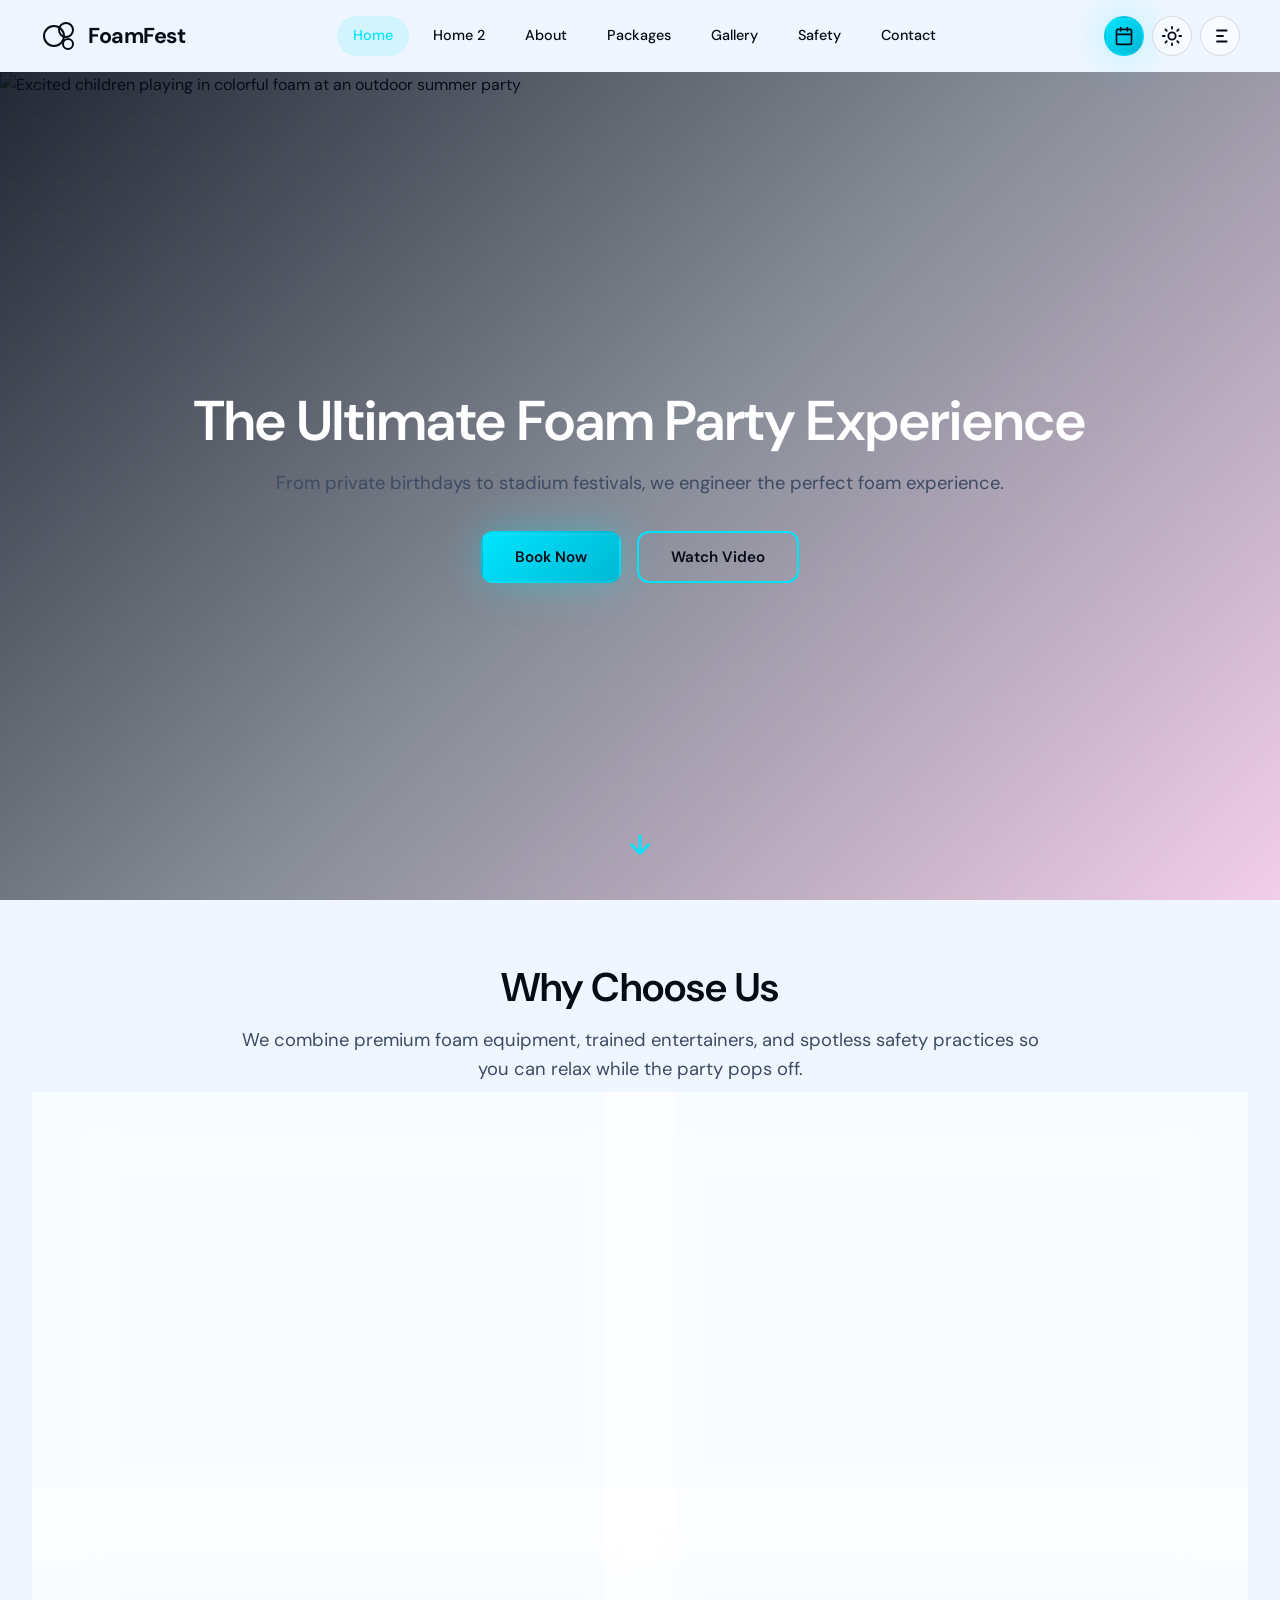
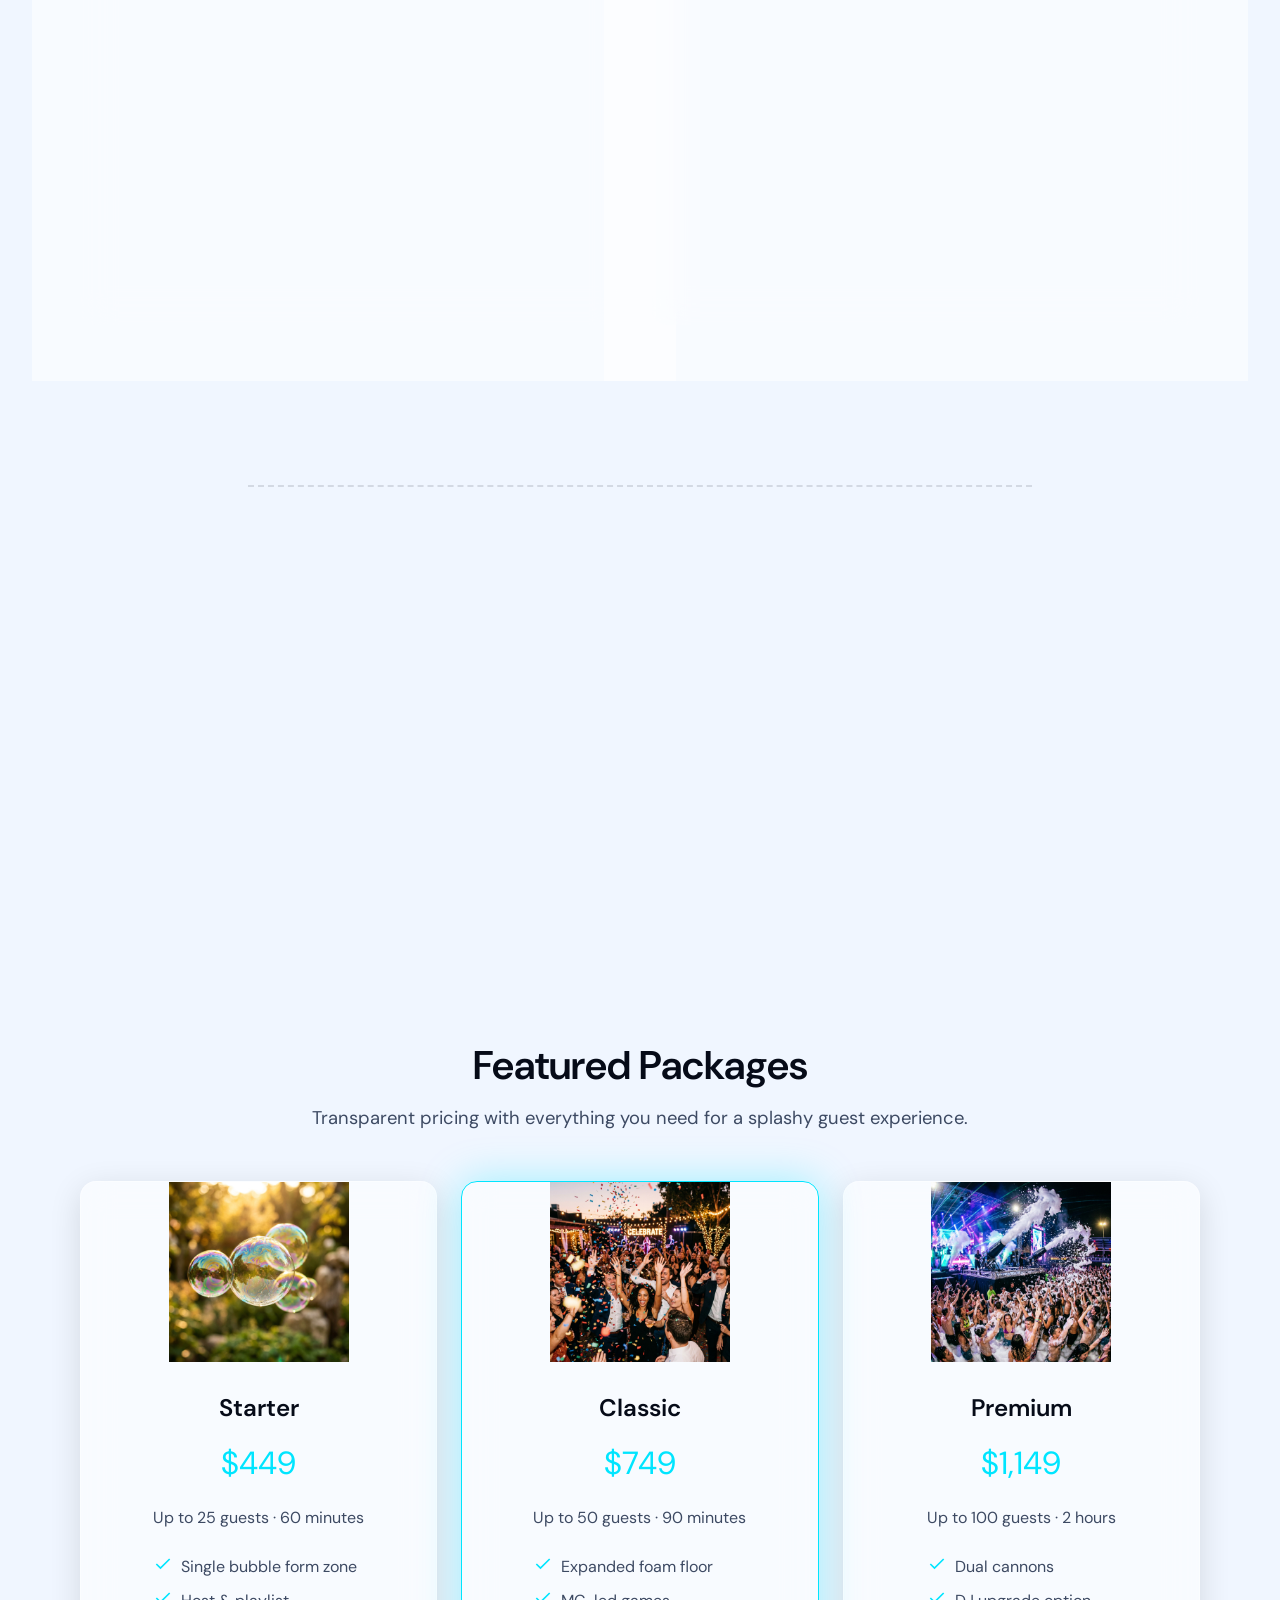
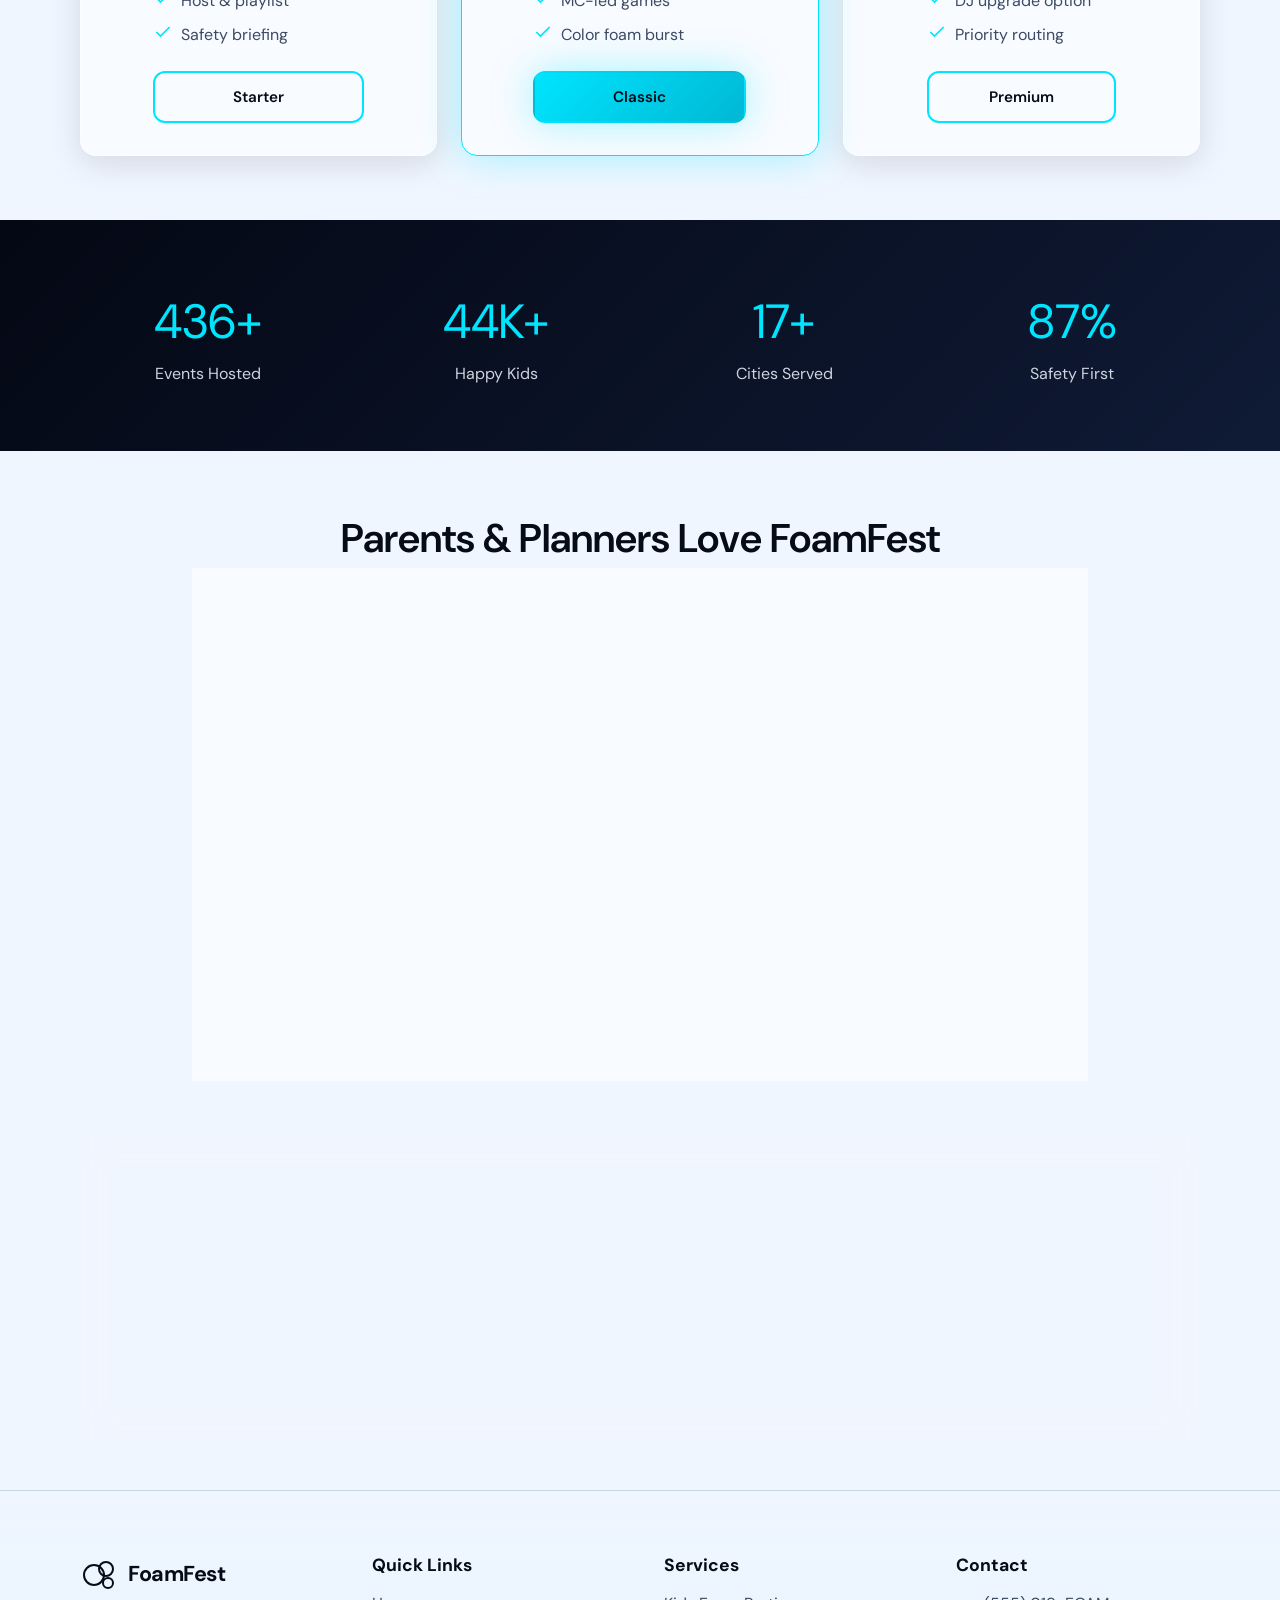
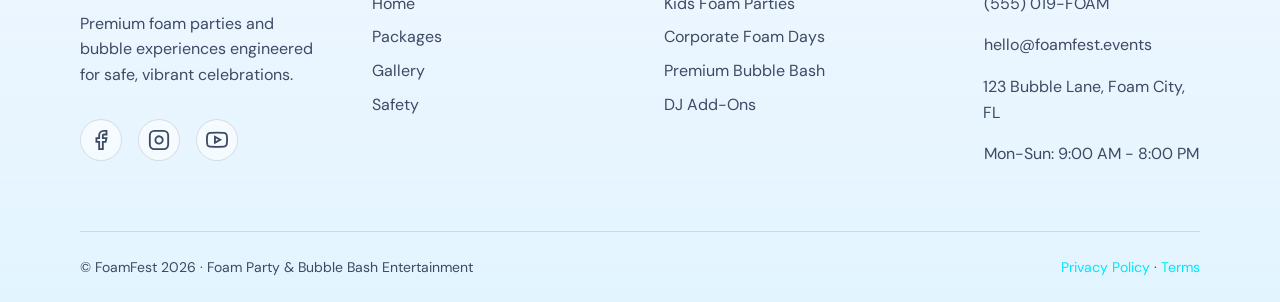
==== index.html @ c84b0a87 "d" ====
<!DOCTYPE html>
<html lang="en" data-theme="dark" data-dir="ltr" dir="ltr">

<head>
  <meta charset="UTF-8" />
  <meta name="viewport" content="width=device-width, initial-scale=1.0" />
  <title>FoamFest — The Ultimate Foam Party Experience</title>
  <link rel="preconnect" href="https://images.unsplash.com" />
  <link rel="dns-prefetch" href="https://images.unsplash.com" />
  <link rel="preconnect" href="https://fonts.googleapis.com" />
  <link rel="preconnect" href="https://fonts.gstatic.com" crossorigin />
  <link
    href="https://fonts.googleapis.com/css2?family=DM+Sans:ital,opsz,wght@0,9..40,400;0,9..40,500;0,9..40,600;0,9..40,700&display=swap"
    rel="stylesheet" />
  <link href="https://api.fontshare.com/v2/css?f[]=clash-display@400,500,600,700&display=swap" rel="stylesheet" />
  <link rel="stylesheet" href="styles.css" />
  <link rel="icon" type="image/svg+xml" href="favicon.svg" />
  <script src="script.js" defer></script>
</head>

<body>
  <a class="skip-link" href="#main">Skip to content</a>

  <header class="site-header" id="siteHeader">
    <div class="header-inner">
      <a href="index.html" class="logo-link" aria-label="FoamFest home">
        <svg class="logo-icon" viewBox="0 0 40 40" aria-hidden="true">
          <circle cx="14" cy="20" r="10" stroke="currentColor" stroke-width="2" fill="none" />
          <circle cx="26" cy="14" r="7" stroke="currentColor" stroke-width="2" fill="none" />
          <circle cx="28" cy="28" r="5" stroke="currentColor" stroke-width="2" fill="none" />
        </svg>
        <span class="logo-wordmark">FoamFest</span>
      </a>

      <nav class="nav-desktop" aria-label="Primary navigation">
        <ul class="nav-list">
          <li><a href="index.html">Home</a></li>
          <li><a href="home2.html">Home 2</a></li>
          <li><a href="about.html">About</a></li>
          <li><a href="packages.html">Packages</a></li>
          <li><a href="gallery.html">Gallery</a></li>
          <li><a href="safety.html">Safety</a></li>
          <li><a href="contact.html">Contact</a></li>
          </li>
        </ul>
      </nav>

      <div class="header-actions">
        <a class="btn btn--primary btn--header btn--icon-only" href="booking.html" aria-label="Book Now">
          <svg width="20" height="20" viewBox="0 0 24 24" fill="none" stroke="currentColor" stroke-width="2" stroke-linecap="round" stroke-linejoin="round">
            <rect x="3" y="4" width="18" height="18" rx="2" ry="2" />
            <line x1="16" y1="2" x2="16" y2="6" />
            <line x1="8" y1="2" x2="8" y2="6" />
            <line x1="3" y1="10" x2="21" y2="10" />
          </svg>
        </a>

        <button type="button" class="icon-btn" data-theme-toggle aria-label="Toggle dark and light mode">
          <svg viewBox="0 0 24 24" fill="none" stroke-width="2" stroke-linecap="round">
            <circle cx="12" cy="12" r="4" />
            <path
              d="M12 2v2M12 20v2M4.93 4.93l1.41 1.41M17.66 17.66l1.41 1.41M2 12h2M20 12h2M4.93 19.07l1.41-1.41M17.66 6.34l1.41-1.41" />
          </svg>
        </button>
        <button type="button" class="icon-btn" data-dir-toggle aria-label="Toggle text direction">
          <svg viewBox="0 0 24 24" fill="none" stroke-width="2">
            <path d="M8 6h12M8 12h8M8 18h12M4 6h.01M4 12h.01M4 18h.01" />
          </svg>
        </button>
      </div>

      <button type="button" class="hamburger" data-menu-open aria-expanded="false" aria-controls="mobileOverlay"
        aria-label="Open menu">
        <svg width="24" height="24" viewBox="0 0 24 24" fill="none" stroke-width="2">
          <path d="M4 6h16M4 12h16M4 18h16" />
        </svg>
      </button>
    </div>
  </header>

  <div class="mobile-overlay" id="mobileOverlay" aria-hidden="true">
    <button type="button" class="mobile-overlay-close" data-menu-close aria-label="Close menu">✕</button>
    <nav aria-label="Mobile navigation">
      <ul class="mobile-overlay-nav">
        <li><a href="index.html">Home</a></li>
        <li><a href="home2.html">Home 2</a></li>
        <li><a href="about.html">About</a></li>
        <li><a href="packages.html">Packages</a></li>
        <li><a href="gallery.html">Gallery</a></li>
        <li><a href="safety.html">Safety</a></li>
      </ul>
      <div class="mobile-overlay-cta">
        <a class="btn btn--primary btn--full" href="booking.html">Book Now</a>
        <a class="btn btn--secondary btn--full" href="contact.html">Get Quote</a>
        <div style="display: flex; gap: 0.5rem; justify-content: center; margin-top: 1rem">
          <button type="button" class="icon-btn" data-theme-toggle aria-label="Toggle theme">
            <svg viewBox="0 0 24 24" fill="none" stroke-width="2">
              <circle cx="12" cy="12" r="4" />
              <path d="M12 2v2M12 20v2M4.93 4.93l1.41 1.41M17.66 17.66l1.41 1.41M2 12h2M20 12h2" />
            </svg>
          </button>
          <button type="button" class="icon-btn" data-dir-toggle aria-label="Toggle direction">
            <svg viewBox="0 0 24 24" fill="none" stroke-width="2">
              <path d="M8 6h12M8 12h8M8 18h12M4 6h.01M4 12h.01M4 18h.01" />
            </svg>
          </button>
        </div>
      </div>
    </nav>
  </div>

  <main id="main">
    <!-- S1 Hero -->
    <section class="hero" aria-label="Hero">
      <div class="hero__bg-img">
        <img src="https://images.unsplash.com/photo-1530103862676-de8c9debad1d?w=3840&q=100&fit=crop&auto=format"
          alt="Excited children playing in colorful foam at an outdoor summer party" width="1920" height="1080"
          style="width: 100%; height: 100%; object-fit: cover" fetchpriority="high" />
      </div>
      <div class="hero__overlay"></div>
      <div class="bubbles-layer" data-bubbles aria-hidden="true"></div>
      <div class="foam-rain" aria-hidden="true"></div>
      <div class="hero__content">
        <h1 data-animate>The Ultimate Foam Party Experience</h1>
        <p class="lead" data-animate>From private birthdays to stadium festivals, we engineer the perfect foam experience.</p>

        <div class="hero__actions" data-animate>
          <a class="btn btn--primary" href="booking.html">Book Now</a>
          <a class="btn btn--secondary" href="gallery.html">Watch Video</a>
        </div>
      </div>
      <a href="#why-us" class="scroll-hint" aria-label="Scroll to next section">
        <svg width="32" height="32" viewBox="0 0 24 24" fill="none" stroke="currentColor" stroke-width="2">
          <path d="M12 5v14M5 12l7 7 7-7" />
        </svg>
      </a>
    </section>

    <!-- S2 Why -->
    <section class="section" id="why-us">
      <div class="container">
        <h2 class="text-center" data-animate>Why Choose Us</h2>
        <p class="text-center lead" data-animate style="margin-inline: auto">
          We combine premium foam equipment, trained entertainers, and spotless safety practices so you can
          relax while the party pops off.
        </p>
        <div class="feature-grid" style="margin-top: var(--space-2xl)">
          <div class="tilt-card" data-animate>
            <div class="glass-card" style="padding: 0; overflow: hidden">
              <div class="card-media">
                <img src="safe_foam.png" alt="Hypoallergenic foam solution close-up" loading="lazy" width="400"
                  height="300" />
              </div>
              <div class="feature-icon-float">
                <svg viewBox="0 0 24 24" fill="none" stroke-width="2">
                  <path d="M12 22s8-4 8-10V5l-8-3-8 3v7c0 6 8 10 8 10z" />
                </svg>
              </div>
              <div class="feature-content">
                <h3>Certified Safe Foam</h3>
                <p>Hypoallergenic, skin-friendly solution tested for worry-free play.</p>
              </div>
            </div>
          </div>
          <div class="tilt-card" data-animate>
            <div class="glass-card" style="padding: 0; overflow: hidden">
              <div class="card-media">
                <img src="foam_crew.png" alt="Professional event crew setting up equipment" loading="lazy" width="400"
                  height="300" />
              </div>
              <div class="feature-icon-float">
                <svg viewBox="0 0 24 24" fill="none" stroke-width="2">
                  <circle cx="12" cy="12" r="10" />
                  <path d="M12 6v6l4 2" />
                </svg>
              </div>
              <div class="feature-content">
                <h3>Punctual Crew</h3>
                <p>We arrive on schedule, set up fast, and keep the foam flowing all.</p>
              </div>
            </div>
          </div>
          <div class="tilt-card" data-animate>
            <div class="glass-card" style="padding: 0; overflow: hidden">
              <div class="card-media">
                <img src="foam_setup.png" alt="Foam party setup in versatile spaces" loading="lazy" width="400"
                  height="300" />
              </div>
              <div class="feature-icon-float">
                <svg viewBox="0 0 24 24" fill="none" stroke-width="2">
                  <path d="M3 9l9-7 9 7v11a2 2 0 0 1-2 2H5a2 2 0 0 1-2-2z" />
                  <polyline points="9 22 9 12 15 12 15 22" />
                </svg>
              </div>
              <div class="feature-content">
                <h3>Indoor or Outdoor</h3>
                <p>Parks, gyms, driveways, or ballrooms — we adapt to your space and weather plan.</p>
              </div>
            </div>
          </div>
          <div class="tilt-card" data-animate>
            <div class="glass-card" style="padding: 0; overflow: hidden">
              <div class="card-media">
                <img src="foam_games.png" alt="Entertainer hosting fun foam party games" loading="lazy" width="400"
                  height="300" />
              </div>
              <div class="feature-icon-float">
                <svg viewBox="0 0 24 24" fill="none" stroke-width="2">
                  <path
                    d="M20.84 4.61a5.5 5.5 0 0 0-7.78 0L12 5.67l-1.06-1.06a5.5 5.5 0 0 0-7.78 7.78l1.06 1.06L12 21.23l7.78-7.78 1.06-1.06a5.5 5.5 0 0 0 0-7.78z" />
                </svg>
              </div>
              <div class="feature-content">
                <h3>Joy-First Hosting</h3>
                <p>Games, music cues, and crowd flow handled by entertainers who love what they do.</p>
              </div>
            </div>
          </div>
        </div>
      </div>
    </section>

    <!-- S3 How -->
    <section class="section section--tight" id="how-it-works">
      <div class="container" style="position: relative">
        <div class="steps-connector" aria-hidden="true"></div>
        <h2 class="text-center" data-animate>How It Works</h2>
        <div class="steps-wrap" style="margin-top: var(--space-2xl)">
          <div class="step-card glass-card" data-animate>
            <div class="step-num">01</div>
            <div class="step-media">
              <img src="step_1.png" alt="Choosing a package on a tablet" loading="lazy" width="400" height="300" />
            </div>
            <h3>Pick Your Package</h3>
            <p>Select the crowd size, duration, and add-ons that fit your celebration.</p>
          </div>
          <div class="step-card glass-card" data-animate>
            <div class="step-num">02</div>
            <div class="step-media">
              <img src="step_2.png" alt="Scheduling the event on a calendar" loading="lazy" width="400" height="300" />
            </div>
            <h3>Schedule Your Date</h3>
            <p>Share venue details and we confirm timing, power needs, and setup notes.</p>
          </div>
          <div class="step-card glass-card" data-animate>
            <div class="step-num">03</div>
            <div class="step-media">
              <img src="step_3.png" alt="Foam party in action" loading="lazy" width="400" height="300" />
            </div>
            <h3>Foam &amp; Fun On Site</h3>
            <p>Our team delivers equipment, runs the show, and leaves the space tidy.</p>
          </div>
        </div>
      </div>
    </section>

    <!-- S4 Packages -->
    <section class="section" id="featured-packages">
      <div class="container">
        <h2 class="text-center" data-animate>Featured Packages</h2>
        <p class="text-center lead" data-animate style="margin-inline: auto">
          Transparent pricing with everything you need for a splashy guest experience.
        </p>
        <div class="pricing-grid" style="margin-top: var(--space-2xl)">
          <article class="pricing-card" data-animate>
            <div class="glass-card" style="padding: 0; overflow: hidden">
              <div style="height: 180px; overflow: hidden">
                <img src="pkg_starter.png" alt="Close-up of iridescent soap bubbles floating in sunlight" loading="lazy"
                  width="800" height="450" style="width: 100%; height: 100%; object-fit: cover" />
              </div>
              <div style="padding: var(--space-xl)">
                <h3>Starter</h3>
                <p class="price-tag">$449</p>
                <p>Up to 25 guests · 60 minutes</p>
                <ul class="check-list">
                  <li>
                    <svg width="20" height="20" viewBox="0 0 24 24" fill="none" stroke-width="2">
                      <polyline points="20 6 9 17 4 12" />
                    </svg>
                    Single bubble form zone
                  </li>
                  <li>
                    <svg width="20" height="20" viewBox="0 0 24 24" fill="none" stroke-width="2">
                      <polyline points="20 6 9 17 4 12" />
                    </svg>
                    Host &amp; playlist
                  </li>
                  <li>
                    <svg width="20" height="20" viewBox="0 0 24 24" fill="none" stroke-width="2">
                      <polyline points="20 6 9 17 4 12" />
                    </svg>
                    Safety briefing
                  </li>
                </ul>
                <a class="btn btn--secondary btn--full" href="packages.html"> Starter</a>
              </div>
            </div>
          </article>
          <article class="pricing-card pricing-card--featured" data-animate>
            <div class="glass-card" style="padding: 0; overflow: hidden">
              <div style="height: 180px; overflow: hidden">
                <img src="pkg_classic.png" alt="Guests celebrating with confetti at an evening outdoor event"
                  loading="lazy" width="800" height="450" style="width: 100%; height: 100%; object-fit: cover" />
              </div>
              <div style="padding: var(--space-xl)">
                <h3>Classic</h3>
                <p class="price-tag">$749</p>
                <p>Up to 50 guests · 90 minutes</p>
                <ul class="check-list">
                  <li>
                    <svg width="20" height="20" viewBox="0 0 24 24" fill="none" stroke-width="2">
                      <polyline points="20 6 9 17 4 12" />
                    </svg>
                    Expanded foam floor
                  </li>
                  <li>
                    <svg width="20" height="20" viewBox="0 0 24 24" fill="none" stroke-width="2">
                      <polyline points="20 6 9 17 4 12" />
                    </svg>
                    MC-led games
                  </li>
                  <li>
                    <svg width="20" height="20" viewBox="0 0 24 24" fill="none" stroke-width="2">
                      <polyline points="20 6 9 17 4 12" />
                    </svg>
                    Color foam burst
                  </li>
                </ul>
                <a class="btn btn--primary btn--full" href="packages.html">Classic</a>
              </div>
            </div>
          </article>
          <article class="pricing-card" data-animate>
            <div class="glass-card" style="padding: 0; overflow: hidden">
              <div style="height: 180px; overflow: hidden">
                <img src="pkg_premium.png" alt="Dual foam cannons at a large party" loading="lazy" width="800"
                  height="450" style="width: 100%; height: 100%; object-fit: cover" />
              </div>
              <div style="padding: var(--space-xl)">
                <h3>Premium</h3>
                <p class="price-tag">$1,149</p>
                <p>Up to 100 guests · 2 hours</p>
                <ul class="check-list">
                  <li>
                    <svg width="20" height="20" viewBox="0 0 24 24" fill="none" stroke-width="2">
                      <polyline points="20 6 9 17 4 12" />
                    </svg>
                    Dual cannons
                  </li>
                  <li>
                    <svg width="20" height="20" viewBox="0 0 24 24" fill="none" stroke-width="2">
                      <polyline points="20 6 9 17 4 12" />
                    </svg>
                    DJ upgrade option
                  </li>
                  <li>
                    <svg width="20" height="20" viewBox="0 0 24 24" fill="none" stroke-width="2">
                      <polyline points="20 6 9 17 4 12" />
                    </svg>
                    Priority routing
                  </li>
                </ul>
                <a class="btn btn--secondary btn--full" href="packages.html">Premium</a>
              </div>
            </div>
          </article>
        </div>
      </div>
    </section>

    <!-- S5 Stats -->
    <section class="stats-band" aria-label="Company statistics">
      <div class="container">
        <div class="stats-grid">
          <div data-animate>
            <div class="stat-num"><span data-counter data-target="500" data-suffix="+">0</span></div>
            <p class="mb-0" style="color: rgba(240, 246, 255, 0.85)">Events Hosted</p>
          </div>
          <div data-animate>
            <div class="stat-num"><span data-counter data-target="50" data-suffix="K+">0</span></div>
            <p class="mb-0" style="color: rgba(240, 246, 255, 0.85)">Happy Kids</p>
          </div>
          <div data-animate>
            <div class="stat-num"><span data-counter data-target="20" data-suffix="+">0</span></div>
            <p class="mb-0" style="color: rgba(240, 246, 255, 0.85)">Cities Served</p>
          </div>
          <div data-animate>
            <div class="stat-num"><span data-counter data-target="100" data-suffix="%">0</span></div>
            <p class="mb-0" style="color: rgba(240, 246, 255, 0.85)">Safety First</p>
          </div>
        </div>
      </div>
    </section>

    <!-- S6 Testimonials -->
    <section class="section">
      <div class="container">
        <h2 class="text-center" data-animate>Parents &amp; Planners Love FoamFest</h2>
        <div data-carousel class="carousel glass-card" style="margin-top: var(--space-2xl)" data-animate>
          <div class="carousel-track">
            <div class="carousel-slide">
              <div class="star-row" aria-hidden="true">
                <svg viewBox="0 0 24 24">
                  <polygon points="12 2 15 9 22 9 17 14 19 22 12 17 5 22 7 14 2 9 9 9 12 2" />
                </svg>
                <svg viewBox="0 0 24 24">
                  <polygon points="12 2 15 9 22 9 17 14 19 22 12 17 5 22 7 14 2 9 9 9 12 2" />
                </svg>
                <svg viewBox="0 0 24 24">
                  <polygon points="12 2 15 9 22 9 17 14 19 22 12 17 5 22 7 14 2 9 9 9 12 2" />
                </svg>
                <svg viewBox="0 0 24 24">
                  <polygon points="12 2 15 9 22 9 17 14 19 22 12 17 5 22 7 14 2 9 9 9 12 2" />
                </svg>
                <svg viewBox="0 0 24 24">
                  <polygon points="12 2 15 9 22 9 17 14 19 22 12 17 5 22 7 14 2 9 9 9 12 2" />
                </svg>
              </div>
              <p style="font-size: 1.1rem; color: var(--color-text)">
                “Our backyard looked like a festival. The team handled setup, music, and cleanup — every kid
                was grinning from ear to ear.”
              </p>
              <div class="quote-meta">
                <img src="https://ui-avatars.com/api/?name=Sarah+Mitchell&size=128&background=00E5FF&color=fff"
                  alt="Avatar for Sarah Mitchell" width="48" height="48"
                  style="width: 48px; height: 48px; object-fit: cover; border-radius: 50%" loading="lazy" />
                <div>
                  <strong>Sarah Mitchell</strong><br />
                  <span style="color: var(--color-text-muted); font-size: 0.9rem">Birthday parent</span>
                </div>
              </div>
            </div>
            <div class="carousel-slide">
              <div class="star-row" aria-hidden="true">
                <svg viewBox="0 0 24 24">
                  <polygon points="12 2 15 9 22 9 17 14 19 22 12 17 5 22 7 14 2 9 9 9 12 2" />
                </svg>
                <svg viewBox="0 0 24 24">
                  <polygon points="12 2 15 9 22 9 17 14 19 22 12 17 5 22 7 14 2 9 9 9 12 2" />
                </svg>
                <svg viewBox="0 0 24 24">
                  <polygon points="12 2 15 9 22 9 17 14 19 22 12 17 5 22 7 14 2 9 9 9 12 2" />
                </svg>
                <svg viewBox="0 0 24 24">
                  <polygon points="12 2 15 9 22 9 17 14 19 22 12 17 5 22 7 14 2 9 9 9 12 2" />
                </svg>
                <svg viewBox="0 0 24 24">
                  <polygon points="12 2 15 9 22 9 17 14 19 22 12 17 5 22 7 14 2 9 9 9 12 2" />
                </svg>
              </div>
              <p style="font-size: 1.1rem; color: var(--color-text)">
                “Corporate family day needed something bold. FoamFest delivered energy, safety, and photos
                everyone still talks about.”
              </p>
              <div class="quote-meta">
                <img src="https://ui-avatars.com/api/?name=David+Nguyen&size=128&background=00E5FF&color=fff"
                  alt="Avatar for David Nguyen" width="48" height="48"
                  style="width: 48px; height: 48px; object-fit: cover; border-radius: 50%" loading="lazy" />
                <div>
                  <strong>David Nguyen</strong><br />
                  <span style="color: var(--color-text-muted); font-size: 0.9rem">HR events lead</span>
                </div>
              </div>
            </div>
            <div class="carousel-slide">
              <div class="star-row" aria-hidden="true">
                <svg viewBox="0 0 24 24">
                  <polygon points="12 2 15 9 22 9 17 14 19 22 12 17 5 22 7 14 2 9 9 9 12 2" />
                </svg>
                <svg viewBox="0 0 24 24">
                  <polygon points="12 2 15 9 22 9 17 14 19 22 12 17 5 22 7 14 2 9 9 9 12 2" />
                </svg>
                <svg viewBox="0 0 24 24">
                  <polygon points="12 2 15 9 22 9 17 14 19 22 12 17 5 22 7 14 2 9 9 9 12 2" />
                </svg>
                <svg viewBox="0 0 24 24">
                  <polygon points="12 2 15 9 22 9 17 14 19 22 12 17 5 22 7 14 2 9 9 9 12 2" />
                </svg>
                <svg viewBox="0 0 24 24">
                  <polygon points="12 2 15 9 22 9 17 14 19 22 12 17 5 22 7 14 2 9 9 9 12 2" />
                </svg>
              </div>
              <p style="font-size: 1.1rem; color: var(--color-text)">
                “Teachers approved the foam ingredients and schedule. The kids stayed active, laughing, and
                cooled off on a hot afternoon.”
              </p>
              <div class="quote-meta">
                <img src="https://ui-avatars.com/api/?name=Elena+Ruiz&size=128&background=00E5FF&color=fff"
                  alt="Avatar for Elena Ruiz" width="48" height="48"
                  style="width: 48px; height: 48px; object-fit: cover; border-radius: 50%" loading="lazy" />
                <div>
                  <strong>Elena Ruiz</strong><br />
                  <span style="color: var(--color-text-muted); font-size: 0.9rem">School coordinator</span>
                </div>
              </div>
            </div>
          </div>
          <div
            style="display: flex; align-items: center; justify-content: center; gap: var(--space-lg); flex-wrap: wrap; margin-top: var(--space-lg)">
            <button type="button" class="icon-btn" data-carousel-prev aria-label="Previous testimonial">
              <svg width="20" height="20" viewBox="0 0 24 24" fill="none" stroke-width="2">
                <path d="M15 18l-6-6 6-6" />
              </svg>
            </button>
            <div class="carousel-dots" role="tablist">
              <button type="button" class="carousel-dot is-active" aria-label="Slide 1"></button>
              <button type="button" class="carousel-dot" aria-label="Slide 2"></button>
              <button type="button" class="carousel-dot" aria-label="Slide 3"></button>
            </div>
            <button type="button" class="icon-btn" data-carousel-next aria-label="Next testimonial">
              <svg width="20" height="20" viewBox="0 0 24 24" fill="none" stroke-width="2">
                <path d="M9 18l6-6-6-6" />
              </svg>
            </button>
          </div>
        </div>
      </div>
    </section>

    <!-- S7 CTA -->
    <section class="section section--tight">
      <div class="container">
        <div class="cta-mesh glass-card" data-animate>
          <div class="cta-mesh-inner">
            <h2 class="mt-0" style="color: #f0f6ff">Ready for Foam That Feels Electric?</h2>
            <p class="lead" style="margin-inline: auto; color: rgba(240, 246, 255, 0.9)">
              Lock your date, invite the crowd, and we will bring the foam cannons, playlist, and smiles.
            </p>
            <div class="hero__actions" style="justify-content: center">
              <a class="btn btn--primary" href="booking.html">Book Now</a>

            </div>
          </div>
        </div>
      </div>
    </section>
  </main>

  <footer class="site-footer">
    <div class="container footer-grid">
      <div class="footer-col">
        <a href="index.html" class="logo-link" style="margin-bottom: var(--space-md)">
          <svg class="logo-icon" viewBox="0 0 40 40" aria-hidden="true">
            <circle cx="14" cy="20" r="10" stroke="currentColor" stroke-width="2" fill="none" />
            <circle cx="26" cy="14" r="7" stroke="currentColor" stroke-width="2" fill="none" />
            <circle cx="28" cy="28" r="5" stroke="currentColor" stroke-width="2" fill="none" />
          </svg>
          <span class="logo-wordmark">FoamFest</span>
        </a>
        <p style="color: var(--color-text-muted); margin-bottom: var(--space-md)">
          Premium foam parties and bubble experiences engineered for safe, vibrant celebrations.
        </p>
        <div class="footer-social" aria-label="Social links">
          <a href="#" aria-label="Facebook"><svg width="22" height="22" viewBox="0 0 24 24" fill="none"
              stroke-width="2">
              <path d="M18 2h-3a5 5 0 0 0-5 5v3H7v4h3v8h4v-8h3l1-4h-4V7a1 1 0 0 1 1-1h3z" />
            </svg></a>
          <a href="#" aria-label="Instagram"><svg width="22" height="22" viewBox="0 0 24 24" fill="none"
              stroke-width="2">
              <rect x="2" y="2" width="20" height="20" rx="5" />
              <path d="M16 11.37A4 4 0 1 1 12.63 8 4 4 0 0 1 16 11.37zM17.5 6.5h.01" />
            </svg></a>
          <a href="#" aria-label="YouTube"><svg width="22" height="22" viewBox="0 0 24 24" fill="none" stroke-width="2">
              <path
                d="M22.54 6.42a2.78 2.78 0 0 0-1.94-2C18.88 4 12 4 12 4s-6.88 0-8.6.46a2.78 2.78 0 0 0-1.94 2A29 29 0 0 0 1 11.75a29 29 0 0 0 .46 5.33A2.78 2.78 0 0 0 3.4 19c1.72.46 8.6.46 8.6.46s6.88 0 8.6-.46a2.78 2.78 0 0 0 1.94-2 29 29 0 0 0 .46-5.25 29 29 0 0 0-.46-5.33z" />
              <polygon points="9.75 15.02 15.5 11.75 9.75 8.48 9.75 15.02" />
            </svg></a>
        </div>
      </div>
      <div class="footer-col">
        <h4>Quick Links</h4>
        <ul class="footer-links">
          <li><a href="index.html">Home</a></li>

          <li><a href="packages.html">Packages</a></li>
          <li><a href="gallery.html">Gallery</a></li>
          <li><a href="safety.html">Safety</a></li>


        </ul>
      </div>
      <div class="footer-col">
        <h4>Services</h4>
        <ul class="footer-links">
          <li><a href="packages.html">Kids Foam Parties</a></li>
          <li><a href="packages.html">Corporate Foam Days</a></li>
          <li><a href="packages.html">Premium Bubble Bash</a></li>
          <li><a href="booking.html">DJ Add-Ons</a></li>

        </ul>
      </div>
      <div class="footer-col">
        <h4>Contact</h4>
        <p style="display: flex; gap: 0.5rem; align-items: flex-start">
          <svg width="20" height="20" viewBox="0 0 24 24" fill="none" stroke-width="2">
            <path
              d="M22 16.92v3a2 2 0 0 1-2.18 2 19.79 19.79 0 0 1-8.63-3.07 19.5 19.5 0 0 1-6-6 19.79 19.79 0 0 1-3.07-8.67A2 2 0 0 1 4.11 2h3a2 2 0 0 1 2 1.72 12.84 12.84 0 0 0 .7 2.81 2 2 0 0 1-.45 2.11L8.09 9.91a16 16 0 0 0 6 6l1.27-1.27a2 2 0 0 1 2.11-.45 12.84 12.84 0 0 0 2.81.7A2 2 0 0 1 22 16.92z" />
          </svg>
          <span style="color: var(--color-text-muted)">(555) 019-FOAM</span>
        </p>
        <p style="display: flex; gap: 0.5rem; align-items: flex-start">
          <svg width="20" height="20" viewBox="0 0 24 24" fill="none" stroke-width="2">
            <path d="M4 4h16c1.1 0 2 .9 2 2v12c0 1.1-.9 2-2 2H4c-1.1 0-2-.9-2-2V6c0-1.1.9-2 2-2z" />
            <polyline points="22,6 12,13 2,6" />
          </svg>
          <span style="color: var(--color-text-muted)">hello@foamfest.events</span>
        </p>
        <p style="display: flex; gap: 0.5rem; align-items: flex-start">
          <svg width="20" height="20" viewBox="0 0 24 24" fill="none" stroke-width="2">
            <path d="M21 10c0 7-9 13-9 13s-9-6-9-13a9 9 0 0 1 18 0z" />
            <circle cx="12" cy="10" r="3" />
          </svg>
          <span style="color: var(--color-text-muted)">123 Bubble Lane, Foam City, FL</span>
        </p>
        <p style="display: flex; gap: 0.5rem; align-items: flex-start">
          <svg width="20" height="20" viewBox="0 0 24 24" fill="none" stroke-width="2">
            <circle cx="12" cy="12" r="10" />
            <polyline points="12 6 12 12 16 14" />
          </svg>
          <span style="color: var(--color-text-muted)">Mon-Sun: 9:00 AM - 8:00 PM</span>
        </p>
      </div>
    </div>
    <div class="container footer-bottom">
      <span>© FoamFest 2026 · Foam Party &amp; Bubble Bash Entertainment</span>
      <span><a href="#">Privacy Policy</a> · <a href="#">Terms</a></span>
    </div>
  </footer>
  <button type="button" class="back-to-top" data-back-to-top aria-label="Back to top">
    <svg viewBox="0 0 24 24">
      <path d="M12 19V5M5 12l7-7 7 7" stroke-linecap="round" stroke-linejoin="round" />
    </svg>
  </button>
</body>

</html>
---- styles.css ----
/* FoamFest — Design System & Global Styles */

:root {
  --font-heading: "Clash Display", "DM Sans", system-ui, sans-serif;
  --font-body: "DM Sans", system-ui, sans-serif;
  --radius-card: 16px;
  --radius-pill: 50px;
  --header-height: 72px;
  --space-xs: 0.25rem;
  --space-sm: 0.5rem;
  --space-md: 1rem;
  --space-lg: 1.5rem;
  --space-xl: 2rem;
  --space-2xl: 3rem;
  --space-3xl: 4rem;
  --transition: 0.25s ease;
  --shadow-soft: 0 8px 32px rgba(0, 0, 0, 0.12);
  --shadow-glow-cyan: 0 0 40px rgba(0, 229, 255, 0.35);
}

[data-theme="light"] {
  --color-bg: #f0f6ff;
  --color-bg-elevated: rgba(255, 255, 255, 0.72);
  --color-surface: rgba(255, 255, 255, 0.55);
  --color-text: #060b18;
  --color-text-muted: #3d4a63;
  --color-border: rgba(6, 11, 24, 0.12);
  --color-accent: #00e5ff;
  --color-accent-2: #ff2d9b;
  --header-bg: rgba(240, 246, 255, 0.75);
  --glass-border: rgba(255, 255, 255, 0.35);
}

[data-theme="dark"] {
  --color-bg: #060b18;
  --color-bg-elevated: rgba(12, 18, 36, 0.85);
  --color-surface: rgba(18, 26, 48, 0.55);
  --color-text: #f0f6ff;
  --color-text-muted: #a8b4cc;
  --color-border: rgba(240, 246, 255, 0.1);
  --color-accent: #00e5ff;
  --color-accent-2: #ff2d9b;
  --header-bg: rgba(6, 11, 24, 0.72);
  --glass-border: rgba(0, 229, 255, 0.15);
}

*,
*::before,
*::after {
  box-sizing: border-box;
}

html {
  scroll-behavior: smooth;
}

body {
  margin: 0;
  font-family: var(--font-body);
  font-size: 1rem;
  line-height: 1.6;
  color: var(--color-text);
  background-color: var(--color-bg);
  min-height: 100vh;
}

body.menu-open {
  overflow: hidden;
}

img {
  display: block;
  max-width: 100%;
}

a {
  color: var(--color-accent);
  text-decoration: none;
  transition: color var(--transition), opacity var(--transition);
}

a:hover {
  color: var(--color-accent-2);
}

h1,
h2,
h3,
h4 {
  font-family: var(--font-heading);
  font-weight: 600;
  line-height: 1.15;
  margin: 0 0 var(--space-md);
}

h1 {
  font-size: clamp(2rem, 5vw, 3.5rem);
  text-align: center;
  margin-inline: auto;
}

h2 {
  font-size: clamp(1.75rem, 3.5vw, 2.5rem);
  text-align: center;
  margin-inline: auto;
}

h3 {
  font-size: clamp(1.25rem, 2vw, 1.5rem);
}

p {
  margin: 0 0 var(--space-md);
  color: var(--color-text-muted);
}

.text-center {
  text-align: center !important;
  margin-inline: auto !important;
}

.lead, .subtxt, .subtitle, .section-subtitle, .hero-subtitle,
section h1 + p, section h2 + p,
.section h1 + p, .section h2 + p {
  font-size: 1.15rem;
  line-height: 1.6;
  max-width: 800px;
  margin-inline: auto !important;
  text-align: center !important;
  display: block;
}

.container {
  width: min(1120px, 92vw);
  margin-inline: auto;
}

.section {
  padding-block: var(--space-3xl);
  position: relative;
}

.section--tight {
  padding-block: var(--space-2xl);
}

/* Buttons */
.btn {
  display: inline-flex;
  align-items: center;
  justify-content: center;
  gap: var(--space-sm);
  min-height: 52px;
  padding: 0 var(--space-xl);
  font-family: var(--font-body);
  font-size: 0.95rem;
  font-weight: 600;
  border-radius: 12px;
  border: 2px solid transparent;
  cursor: pointer;
  transition: transform var(--transition), box-shadow var(--transition),
    background var(--transition), border-color var(--transition), color var(--transition);
  text-decoration: none;
  color: inherit;
}

.btn--primary {
  background: linear-gradient(135deg, var(--color-accent), #00b8d4);
  color: #060b18;
  border-color: transparent;
  box-shadow: var(--shadow-glow-cyan);
}

.btn--primary:hover {
  transform: translateY(-2px);
  box-shadow: 0 0 48px rgba(0, 229, 255, 0.45);
}

.btn--secondary {
  background: transparent;
  color: var(--color-text);
  border-color: var(--color-accent);
}

.btn--secondary:hover {
  background: rgba(0, 229, 255, 0.12);
  border-color: var(--color-accent-2);
}

.btn--full {
  width: 100%;
}

.btn--header {
  min-height: 40px;
  padding: 0 var(--space-md);
  font-size: 0.8rem;
}

@media (min-width: 1024px) {
  .btn--header {
    min-height: 40px;
    max-height: 40px;
    padding-inline: var(--space-lg);
    font-size: 0.8125rem;
  }
}

.icon-btn {
  width: 40px;
  height: 40px;
  min-width: 40px;
  min-height: 40px;
  padding: 0;
  display: inline-flex;
  align-items: center;
  justify-content: center;
  border-radius: 50%;
  border: 1px solid var(--color-border);
  background: var(--color-surface);
  color: var(--color-text);
  cursor: pointer;
  transition: border-color var(--transition), background var(--transition);
}

.btn--icon-only {
  width: 40px;
  height: 40px;
  padding: 0;
  border-radius: 50%;
}

.icon-btn:hover {
  border-color: var(--color-accent);
}

.icon-btn svg {
  width: 22px;
  height: 22px;
  stroke: currentColor;
  fill: none;
}

/* Safety Pillars */
.safety-card {
  display: flex;
  flex-direction: column;
  padding: 0;
  overflow: hidden;
  text-align: center;
}

.safety-card-media {
  width: 100%;
  aspect-ratio: 16 / 9;
  overflow: hidden;
  margin-bottom: var(--space-lg);
  border-bottom: 1px solid var(--color-border);
}

.safety-card-media img {
  width: 100%;
  height: 100%;
  object-fit: cover;
  transition: transform 0.5s var(--ease-out);
}

.safety-card:hover .safety-card-media img {
  transform: scale(1.05);
}

.safety-card h3 {
  margin: 0 0 var(--space-xs);
  padding: 0 var(--space-lg);
}

.safety-card p {
  padding: 0 var(--space-lg) var(--space-xl);
}

.safety-card .feature-icon {
  margin-top: -2rem !important;
  background: var(--color-surface);
  border: 1px solid var(--color-border);
  padding: 0.75rem;
  border-radius: 50%;
  box-shadow: var(--shadow-sm);
  position: relative;
  z-index: 2;
}

/* Add-ons */
.addon-grid {
  display: grid;
  grid-template-columns: repeat(auto-fill, minmax(280px, 1fr));
  gap: var(--space-lg);
  margin-top: var(--space-2xl);
}

.addon-card {
  padding: var(--space-xl);
  display: flex;
  flex-direction: column;
  align-items: center;
  text-align: center;
  transition: transform 0.4s ease, border-color 0.4s ease;
  border: 1px solid var(--color-border);
}

.addon-card:hover {
  transform: translateY(-5px);
  border-color: var(--color-accent);
}

.addon-icon-wrap {
  width: 64px;
  height: 64px;
  background: var(--color-accent);
  border-radius: 50%;
  display: flex;
  align-items: center;
  justify-content: center;
  margin-bottom: var(--space-lg);
  color: #000;
  box-shadow: 0 4px 20px rgba(0, 229, 255, 0.4);
}

.addon-card h4 {
  margin-bottom: var(--space-xs);
  color: var(--color-text);
}

.addon-price {
  font-weight: 800;
  color: var(--color-accent-2);
  font-size: 1.25rem;
  letter-spacing: 0.05em;
  margin-bottom: var(--space-xs);
}

/* Builder */
.builder-card {
  max-width: 600px;
  margin-inline: auto;
  padding: var(--space-2xl);
  text-align: center;
}

.builder-options {
  text-align: left;
  margin-top: var(--space-xl);
  display: grid;
  gap: var(--space-md);
}

.builder-option {
  display: flex;
  align-items: center;
  gap: var(--space-md);
  padding: var(--space-sm) var(--space-md);
  border-radius: var(--radius-card);
  background: rgba(255, 255, 255, 0.05);
  cursor: pointer;
  transition: background var(--transition);
}

.builder-option:hover {
  background: rgba(255, 255, 255, 0.1);
}

.builder-option input {
  width: 20px;
  height: 20px;
  accent-color: var(--color-accent);
}

.builder-total {
  margin-top: var(--space-2xl);
  padding-top: var(--space-xl);
  border-top: 1px solid var(--color-border);
}

.total-amount {
  font-family: var(--font-heading);
  font-size: 2.5rem;
  color: var(--color-accent);
  display: block;
}

/* FAQ */
.faq-grid {
  max-width: 800px;
  margin-inline: auto;
  display: grid;
  gap: var(--space-md);
}

.faq-item {
  border-bottom: 1px solid var(--color-border);
}

.faq-trigger {
  width: 100%;
  display: flex;
  justify-content: space-between;
  align-items: center;
  padding-block: var(--space-lg);
  background: none;
  border: none;
  color: var(--color-text);
  font-family: var(--font-heading);
  font-size: 1.1rem;
  font-weight: 600;
  cursor: pointer;
  text-align: left;
}

.faq-icon {
  width: 24px;
  height: 24px;
  display: flex;
  align-items: center;
  justify-content: center;
  background: var(--color-accent);
  color: #060b18;
  border-radius: 50%;
  font-size: 1.2rem;
  transition: transform 0.3s ease;
}

.faq-item.active .faq-icon {
  transform: rotate(45deg);
}

.faq-content {
  max-height: 0;
  overflow: hidden;
  transition: max-height 0.3s ease, padding 0.3s ease;
}

.faq-item.active .faq-content {
  max-height: 200px;
  padding-bottom: var(--space-lg);
}

/* Packages */
.package-card-item {
  position: relative;
  transition: transform 0.4s cubic-bezier(0.33, 1, 0.68, 1), box-shadow 0.4s ease;
  overflow: hidden;
}

.package-card-item:hover {
  transform: translateY(-8px) scale(1.02);
  box-shadow: 0 12px 48px rgba(0, 229, 255, 0.2);
}

.package-badge {
  position: absolute;
  top: var(--space-md);
  right: var(--space-md);
  background: var(--color-accent);
  color: #060b18;
  padding: 4px 12px;
  border-radius: var(--radius-pill);
  font-size: 0.75rem;
  font-weight: 700;
  text-transform: uppercase;
  z-index: 10;
  box-shadow: 0 4px 12px rgba(0, 229, 255, 0.4);
}

.package-card-img {
  width: 100%;
  height: 160px;
  border-radius: 12px;
  overflow: hidden;
  margin-bottom: var(--space-md);
}

.package-card-img img {
  width: 100%;
  height: 100%;
  object-fit: cover;
  transition: transform 0.6s ease;
}

.package-card-item:hover .package-card-img img {
  transform: scale(1.1);
}

/* Values */
.value-media {
  width: 100%;
  height: 140px;
  border-radius: calc(var(--radius-card) - 4px);
  overflow: hidden;
  margin-bottom: var(--space-md);
}

.value-media img {
  width: 100%;
  height: 100%;
  object-fit: cover;
  transition: transform 0.5s ease;
}

.value-block:hover .value-media img {
  transform: scale(1.1);
}

/* Team */
.team-avatar {
  width: 120px;
  height: 120px;
  border-radius: 50%;
  overflow: hidden;
  margin: 0 auto var(--space-md);
  border: 2px solid var(--color-accent);
  box-shadow: var(--shadow-glow-cyan);
  transition: transform var(--transition);
}

.team-avatar img {
  width: 100%;
  height: 100%;
  object-fit: cover;
}

.glass-card:hover .team-avatar {
  transform: scale(1.05) translateY(-5px);
}

/* Gallery Grid */
.gallery-grid {
  display: grid;
  grid-template-columns: repeat(1, 1fr);
  gap: var(--space-lg);
}

@media (min-width: 640px) {
  .gallery-grid {
    grid-template-columns: repeat(2, 1fr);
  }
}

@media (min-width: 1024px) {
  .gallery-grid {
    grid-template-columns: repeat(3, 1fr);
  }
}

.gallery-card {
  position: relative;
  border-radius: var(--radius-card);
  overflow: hidden;
  aspect-ratio: 4 / 3;
  box-shadow: var(--shadow-soft);
}

.gallery-card img {
  width: 100%;
  height: 100%;
  object-fit: cover;
  transition: transform 0.6s cubic-bezier(0.33, 1, 0.68, 1);
}

.gallery-card:hover img {
  transform: scale(1.1);
}

.gallery-caption {
  position: absolute;
  bottom: 0;
  left: 0;
  right: 0;
  padding: var(--space-lg);
  background: linear-gradient(to top, rgba(6, 11, 24, 0.8), transparent);
  color: #fff;
  font-weight: 600;
  transform: translateY(10px);
  opacity: 0;
  transition: transform 0.4s ease, opacity 0.4s ease;
}

.gallery-card:hover .gallery-caption {
  transform: translateY(0);
  opacity: 1;
}

/* Comparison Grid */
.comparison-grid {
  display: grid;
  grid-template-columns: repeat(1, 1fr);
  gap: var(--space-lg);
}

@media (min-width: 768px) {
  .comparison-grid {
    grid-template-columns: repeat(3, 1fr);
  }
}

.comparison-card {
  padding: var(--space-xl);
  text-align: left;
}

.comparison-card h3 {
  color: var(--color-accent);
  margin-bottom: var(--space-lg);
}

.comparison-list {
  list-style: none;
  padding: 0;
  margin: 0;
}

.comparison-list li {
  display: flex;
  align-items: center;
  gap: var(--space-sm);
  padding-block: var(--space-sm);
  border-bottom: 1px solid var(--color-border);
  font-size: 0.95rem;
}

.comparison-list li:last-child {
  border-bottom: none;
}

.comparison-list svg {
  flex-shrink: 0;
  stroke: var(--color-accent);
}

.comparison-list .no {
  stroke: var(--color-text-muted);
  opacity: 0.5;
}

/* Glass cards */
.glass-card {
  background: var(--color-surface);
  border: 1px solid var(--glass-border);
  border-radius: var(--radius-card);
  backdrop-filter: blur(16px);
  -webkit-backdrop-filter: blur(16px);
  box-shadow: var(--shadow-soft);
  padding: var(--space-xl);
  transition: transform var(--transition), box-shadow var(--transition);
  text-align: center;
  display: flex;
  flex-direction: column;
  align-items: center;
  justify-content: center;
}

/* Specific overrides for alignment */
[data-accordion].glass-card {
  align-items: stretch;
  text-align: left;
}

.accordion-item {
  width: 100%;
  border-bottom: 1px solid var(--color-border);
}

.accordion-item:last-child {
  border-bottom: none;
}

.accordion-trigger {
  width: 100%;
  display: flex;
  justify-content: space-between;
  align-items: center;
  padding: var(--space-lg);
  background: none;
  border: none;
  color: var(--color-text);
  font-family: var(--font-heading);
  font-size: 1.1rem;
  font-weight: 600;
  cursor: pointer;
  text-align: left;
  transition: background var(--transition);
}

.accordion-trigger:hover {
  background: rgba(0, 229, 255, 0.05);
}

.accordion-icon {
  width: 24px;
  height: 24px;
  display: flex;
  align-items: center;
  justify-content: center;
  background: var(--color-accent);
  color: #060b18;
  border-radius: 50%;
  font-size: 1.2rem;
  transition: transform 0.3s ease;
}

.accordion-item.is-open .accordion-icon {
  transform: rotate(45deg);
}

.accordion-panel {
  height: 0;
  overflow: hidden;
  transition: height 0.3s ease;
}

.accordion-panel-inner {
  padding: 0 var(--space-lg) var(--space-lg);
  color: var(--color-text-muted);
  font-size: 0.95rem;
  line-height: 1.6;
}

/* Header */
.site-header {
  position: fixed;
  top: 0;
  left: 0;
  right: 0;
  z-index: 1000;
  height: var(--header-height);
  display: flex;
  align-items: center;
  background: transparent;
  transition: background var(--transition), box-shadow var(--transition),
    backdrop-filter var(--transition);
}

.site-header.is-scrolled {
  background: var(--header-bg);
  backdrop-filter: blur(16px);
  -webkit-backdrop-filter: blur(16px);
  box-shadow: 0 4px 24px rgba(0, 0, 0, 0.08);
}

[data-theme="dark"] .site-header.is-scrolled {
  box-shadow: 0 4px 24px rgba(0, 0, 0, 0.35);
}

.header-inner {
  display: flex;
  align-items: center;
  justify-content: space-between;
  width: min(1200px, 94vw);
  margin-inline: auto;
  gap: var(--space-lg);
}

.logo-link {
  display: inline-flex;
  align-items: center;
  gap: var(--space-sm);
  color: var(--color-text);
  font-family: var(--font-heading);
  font-weight: 700;
  font-size: 1.35rem;
  flex-shrink: 0;
}

.logo-icon {
  width: 40px;
  height: 40px;
}

.logo-wordmark {
  letter-spacing: -0.02em;
}

.nav-desktop {
  display: none;
  align-items: center;
  justify-content: center;
  flex: 1;
  gap: var(--space-xs);
}

@media (min-width: 1024px) {
  .nav-desktop {
    display: flex;
  }
}

.nav-list {
  display: flex;
  align-items: center;
  gap: var(--space-sm);
  list-style: none;
  margin: 0;
  padding: 0;
}

.nav-list a,
.dropdown-trigger {
  display: inline-flex;
  align-items: center;
  padding: var(--space-sm) var(--space-md);
  color: var(--color-text);
  font-weight: 500;
  font-size: 0.9rem;
  border-radius: var(--radius-pill);
  border: none;
  background: transparent;
  cursor: pointer;
  font-family: inherit;
}

.nav-list a:hover,
.dropdown-trigger:hover {
  background: rgba(0, 229, 255, 0.1);
  color: var(--color-accent);
}

.nav-list a.active {
  color: var(--color-accent);
  background: rgba(0, 229, 255, 0.12);
}

.nav-dropdown-wrap {
  position: relative;
}

.dropdown-panel {
  position: absolute;
  top: 100%;
  left: 50%;
  transform: translateX(-50%) translateY(8px);
  min-width: 220px;
  padding: var(--space-sm);
  background: var(--color-bg-elevated);
  border: 1px solid var(--color-border);
  border-radius: var(--radius-card);
  backdrop-filter: blur(16px);
  list-style: none;
  margin: 0;
  opacity: 0;
  visibility: hidden;
  transition: opacity var(--transition), visibility var(--transition),
    transform var(--transition);
  box-shadow: var(--shadow-soft);
  z-index: 100;
}

.nav-dropdown-wrap:hover .dropdown-panel,
.nav-dropdown-wrap:focus-within .dropdown-panel {
  opacity: 1;
  visibility: visible;
  transform: translateX(-50%) translateY(0);
}

.dropdown-panel a {
  display: block;
  padding: var(--space-sm) var(--space-md);
  color: var(--color-text);
  border-radius: 12px;
  font-size: 0.9rem;
}

.dropdown-panel a:hover,
.dropdown-panel a.active {
  background: rgba(0, 229, 255, 0.12);
  color: var(--color-accent);
}

.header-actions {
  display: none;
  align-items: center;
  gap: var(--space-sm);
  flex-shrink: 0;
}

@media (min-width: 1024px) {
  .header-actions {
    display: flex;
  }
}

.hamburger {
  display: flex;
  width: 40px;
  height: 40px;
  align-items: center;
  justify-content: center;
  border: 1px solid var(--color-border);
  border-radius: var(--radius-card);
  background: var(--color-surface);
  cursor: pointer;
  padding: 0;
}

.hamburger svg {
  stroke: var(--color-text);
}

@media (min-width: 1024px) {
  .hamburger {
    display: none;
  }
}

/* Mobile menu overlay */
.mobile-overlay {
  position: fixed;
  inset: 0;
  z-index: 1001;
  background: rgba(6, 11, 24, 0.92);
  backdrop-filter: blur(12px);
  display: flex;
  flex-direction: column;
  align-items: center;
  justify-content: center;
  padding: var(--space-2xl);
  opacity: 0;
  visibility: hidden;
  transition: opacity var(--transition), visibility var(--transition);
}

.mobile-overlay.is-open {
  opacity: 1;
  visibility: visible;
}

.mobile-overlay-nav {
  list-style: none;
  padding: 0;
  margin: 0 0 var(--space-xl);
  text-align: center;
}

.mobile-overlay-nav li {
  margin-bottom: var(--space-md);
}

.mobile-overlay-nav a {
  font-family: var(--font-heading);
  font-size: 1.35rem;
  color: #f0f6ff;
}

.mobile-overlay-nav a.active {
  color: var(--color-accent);
}

.mobile-overlay-cta {
  display: flex;
  flex-direction: column;
  gap: var(--space-md);
  width: min(280px, 80vw);
}

.mobile-overlay-close {
  position: absolute;
  top: var(--space-lg);
  right: var(--space-lg);
  width: 40px;
  height: 40px;
  border: 1px solid rgba(255, 255, 255, 0.25);
  border-radius: var(--radius-card);
  background: transparent;
  color: #fff;
  cursor: pointer;
}

.mobile-sub {
  margin-top: var(--space-sm);
  padding-left: 0;
  list-style: none;
}

.mobile-sub a {
  font-size: 1rem;
  color: rgba(240, 246, 255, 0.85);
}

/* Main offset for fixed header */
main {
  padding-top: var(--header-height);
}

/* Hero shared */
.hero {
  min-height: calc(100vh - var(--header-height));
  display: flex;
  align-items: center;
  position: relative;
  overflow: hidden;
  padding-block: var(--space-2xl);
}

.hero__bg-img {
  position: absolute;
  inset: 0;
  z-index: 0;
}

.hero__bg-img img {
  width: 100%;
  height: 100%;
  object-fit: cover;
}

.hero__overlay {
  position: absolute;
  inset: 0;
  background: linear-gradient(
    135deg,
    rgba(6, 11, 24, 0.88) 0%,
    rgba(6, 11, 24, 0.45) 50%,
    rgba(255, 45, 155, 0.2) 100%
  );
  z-index: 1;
}

.hero__content {
  position: relative;
  z-index: 2;
  width: min(1120px, 92vw);
  margin-inline: auto;
  color: #ffffff;
}

.hero__content h1 {
  color: #ffffff !important;
}

.hero__actions {
  display: flex;
  flex-wrap: wrap;
  gap: var(--space-md);
  margin-top: var(--space-xl);
  justify-content: center;
}

/* Bubbles & foam particles */
.bubbles-layer {
  position: absolute;
  inset: 0;
  z-index: 2;
  pointer-events: none;
  overflow: hidden;
}

.bubble {
  position: absolute;
  bottom: -80px;
  border-radius: 50%;
  border: 2px solid rgba(0, 229, 255, 0.35);
  background: radial-gradient(
    circle at 30% 30%,
    rgba(255, 255, 255, 0.25),
    transparent 60%
  );
  animation: float-up linear infinite;
}

@keyframes float-up {
  0% {
    transform: translateY(0) translateX(0) rotate(0deg);
    opacity: 0.6;
  }
  100% {
    transform: translateY(-110vh) translateX(20px) rotate(360deg);
    opacity: 0;
  }
}

.foam-rain {
  position: absolute;
  inset: 0;
  z-index: 2;
  pointer-events: none;
  background-image: radial-gradient(
    circle,
    rgba(255, 255, 255, 0.15) 1px,
    transparent 1px
  );
  background-size: 24px 32px;
  animation: foam-shift 20s linear infinite;
  opacity: 0.4;
}

@keyframes foam-shift {
  0% {
    background-position: 0 0;
  }
  100% {
    background-position: 0 400px;
  }
}

.scroll-hint {
  position: absolute;
  bottom: var(--space-xl);
  left: 50%;
  transform: translateX(-50%);
  z-index: 3;
  animation: bounce 2s ease-in-out infinite;
  color: var(--color-accent);
}

@keyframes bounce {
  0%,
  100% {
    transform: translateX(-50%) translateY(0);
  }
  50% {
    transform: translateX(-50%) translateY(8px);
  }
}

/* Feature grid & tilt */
.feature-grid {
  display: grid;
  grid-template-columns: 1fr;
  gap: var(--space-lg);
}

@media (min-width: 768px) {
  .feature-grid {
    grid-template-columns: repeat(2, 1fr);
  }
}

.tilt-card {
  transform-style: preserve-3d;
  perspective: 1000px;
}

.tilt-card .glass-card {
  transform: rotateX(0) rotateY(0);
  transition: transform 0.15s ease-out;
}

@media (pointer: coarse) {
  .tilt-card .glass-card.is-tapping {
    animation: tap-ripple 0.5s ease;
  }
}

@keyframes tap-ripple {
  0% {
    box-shadow: 0 0 0 0 rgba(0, 229, 255, 0.5);
  }
  100% {
    box-shadow: 0 0 0 20px transparent;
  }
}

.card-media {
  width: 100%;
  height: 180px;
  overflow: hidden;
  border-radius: var(--radius-card) var(--radius-card) 0 0;
}

.card-media img {
  width: 100%;
  height: 100%;
  object-fit: cover;
  transition: transform 0.6s cubic-bezier(0.33, 1, 0.68, 1);
}

.tilt-card:hover .card-media img {
  transform: scale(1.1);
}

.feature-content {
  padding: var(--space-xl);
  text-align: center;
}

.feature-icon-float {
  width: 48px;
  height: 48px;
  background: var(--color-bg);
  border: 1px solid var(--color-accent);
  border-radius: 50%;
  display: flex;
  align-items: center;
  justify-content: center;
  margin: -24px auto var(--space-md);
  position: relative;
  z-index: 2;
  box-shadow: var(--shadow-glow-cyan);
}

.feature-icon-float svg {
  width: 24px;
  height: 24px;
  stroke: var(--color-accent);
  fill: none;
}

/* Steps */
.steps-wrap {
  display: grid;
  gap: var(--space-2xl);
  position: relative;
}

@media (min-width: 768px) {
  .steps-wrap {
    grid-template-columns: repeat(3, 1fr);
    gap: var(--space-lg);
  }
}

.step-card {
  text-align: center;
  position: relative;
}

.step-num {
  font-family: var(--font-heading);
  font-size: 3rem;
  font-weight: 700;
  -webkit-text-stroke: 2px var(--color-accent);
  color: transparent;
  line-height: 1;
  margin-bottom: var(--space-sm);
}

.step-media {
  width: 100%;
  height: 150px;
  border-radius: 12px;
  overflow: hidden;
  margin-bottom: var(--space-md);
  border: 1px solid var(--color-border);
  box-shadow: var(--shadow-soft);
}

.step-media img {
  width: 100%;
  height: 100%;
  object-fit: cover;
  transition: transform 0.5s ease;
}

.step-card:hover .step-media img {
  transform: scale(1.08);
}

.steps-connector {
  display: none;
}

@media (min-width: 768px) {
  .steps-connector {
    display: block;
    position: absolute;
    top: 48px;
    left: 15%;
    right: 15%;
    height: 2px;
    border-top: 2px dashed var(--color-border);
    z-index: 0;
    pointer-events: none;
  }
}

/* Pricing */
.pricing-grid {
  display: grid;
  grid-template-columns: 1fr;
  gap: var(--space-lg);
  align-items: stretch;
  perspective: 1200px;
}

@media (min-width: 768px) {
  .pricing-grid {
    grid-template-columns: repeat(3, 1fr);
  }
}

.pricing-card {
  position: relative;
  transform-style: preserve-3d;
}

.pricing-card--featured {
  transform: scale(1.05);
  z-index: 2;
}

.pricing-card--featured .glass-card {
  border-color: var(--color-accent);
  box-shadow: var(--shadow-glow-cyan);
}

@media (max-width: 767px) {
  .pricing-card--featured {
    transform: none;
  }
}

.price-tag {
  font-family: var(--font-heading);
  font-size: 2rem;
  color: var(--color-accent);
}

.check-list {
  list-style: none;
  padding: 0;
  margin: var(--space-lg) 0;
}

.check-list li {
  display: flex;
  align-items: flex-start;
  gap: var(--space-sm);
  margin-bottom: var(--space-sm);
  color: var(--color-text-muted);
}

.check-list svg {
  flex-shrink: 0;
  stroke: var(--color-accent);
}

/* Stats band */
.stats-band {
  background: linear-gradient(135deg, #040814 0%, #0f1a35 100%);
  color: #f0f6ff;
  padding-block: var(--space-3xl);
}

.stats-grid {
  display: grid;
  grid-template-columns: 1fr;
  gap: var(--space-xl);
  text-align: center;
}

@media (min-width: 768px) {
  .stats-grid {
    grid-template-columns: repeat(2, 1fr);
  }
}

@media (min-width: 1024px) {
  .stats-grid {
    grid-template-columns: repeat(4, 1fr);
  }
}

.stat-num {
  font-family: var(--font-heading);
  font-size: clamp(2rem, 4vw, 3rem);
  color: var(--color-accent);
}

/* Testimonial carousel */
.carousel {
  position: relative;
  overflow: hidden;
  border-radius: var(--radius-card);
  max-width: 800px;
  margin-inline: auto;
}

.carousel-track {
  display: flex;
  transition: transform 0.6s cubic-bezier(0.4, 0, 0.2, 1);
}

.carousel-slide {
  flex: 0 0 100%;
  width: 100%;
  padding: var(--space-2xl) var(--space-xl);
  display: flex;
  flex-direction: column;
  align-items: center;
  text-align: center;
}

@media (max-width: 767px) {
  .carousel-slide {
    padding: var(--space-xl) var(--space-md);
  }
}

.carousel-dots {
  display: flex;
  justify-content: center;
  gap: var(--space-sm);
  margin-top: var(--space-lg);
}

.carousel-dot {
  width: 10px;
  height: 10px;
  border-radius: 50%;
  border: none;
  background: var(--color-border);
  cursor: pointer;
  padding: 0;
}

.carousel-dot.is-active {
  background: var(--color-accent);
  transform: scale(1.2);
}

.star-row {
  display: flex;
  gap: 4px;
  margin-bottom: var(--space-md);
  justify-content: center;
}

.star-row svg {
  width: 18px;
  height: 18px;
  stroke: #ffc107;
  fill: #ffc107;
}

.quote-avatar {
  width: 48px;
  height: 48px;
  border-radius: 50%;
  background: linear-gradient(135deg, var(--color-accent), var(--color-accent-2));
  display: flex;
  align-items: center;
  justify-content: center;
  font-weight: 700;
  color: #060b18;
  flex-shrink: 0;
}

.quote-meta {
  display: flex;
  align-items: center;
  justify-content: center;
  gap: var(--space-md);
  margin-top: var(--space-xl);
}

/* CTA banner mesh */
.cta-mesh {
  position: relative;
  overflow: hidden;
  border-radius: var(--radius-card);
  padding: var(--space-3xl) var(--space-xl);
  text-align: center;
  background: #060b18; /* Solid dark base */
}

.cta-mesh::before {
  content: "";
  position: absolute;
  inset: -40%;
  background: conic-gradient(
    from 180deg at 50% 50%,
    rgba(0, 229, 255, 0.1),
    rgba(255, 45, 155, 0.15),
    rgba(0, 229, 255, 0.2),
    rgba(6, 11, 24, 0.9)
  );
  animation: mesh-rotate 18s linear infinite;
  z-index: 0;
}

@keyframes mesh-rotate {
  100% {
    transform: rotate(360deg);
  }
}

.cta-mesh-inner {
  position: relative;
  z-index: 1;
}

/* Home 2 split hero */
.hero-split {
  display: grid;
  gap: var(--space-2xl);
  align-items: center;
  min-height: calc(100vh - var(--header-height));
  padding-block: var(--space-2xl);
}

@media (min-width: 1024px) {
  .hero-split {
    grid-template-columns: 1fr 1fr;
    min-height: auto;
    padding-block: var(--space-3xl);
  }
}

.foam-cannon {
  position: relative;
  height: 360px;
  transform-style: preserve-3d;
  perspective: 800px;
}

.foam-cannon-body {
  position: absolute;
  left: 50%;
  top: 50%;
  width: 220px;
  height: 120px;
  margin-left: -110px;
  margin-top: -60px;
  border-radius: 24px;
  border: 3px solid var(--color-accent);
  background: linear-gradient(145deg, rgba(0, 229, 255, 0.15), transparent);
  transform: rotateY(-18deg) rotateX(8deg);
  box-shadow: 0 20px 60px rgba(0, 229, 255, 0.2);
}

.foam-cannon-barrel {
  position: absolute;
  right: -40px;
  top: 24px;
  width: 100px;
  height: 72px;
  border-radius: 0 36px 36px 0;
  border: 3px solid var(--color-accent-2);
  transform: rotateZ(-5deg);
}

.snap-scroll {
  display: flex;
  gap: var(--space-md);
  overflow-x: auto;
  scroll-snap-type: x mandatory;
  padding-bottom: var(--space-md);
}

.snap-scroll::-webkit-scrollbar {
  height: 6px;
}

.snap-scroll::-webkit-scrollbar-thumb {
  background: var(--color-accent);
  border-radius: 4px;
}

.snap-card {
  flex: 0 0 min(280px, 85vw);
  scroll-snap-align: center;
  border-radius: var(--radius-card);
  overflow: hidden;
  position: relative;
  min-height: 220px;
}

.snap-card img {
  width: 100%;
  height: 100%;
  object-fit: cover;
}

.snap-label {
  position: absolute;
  inset-inline: 0;
  bottom: 0;
  padding: var(--space-md);
  background: linear-gradient(transparent, rgba(6, 11, 24, 0.92));
  color: #fff;
  font-weight: 600;
}

/* Timeline */
.timeline {
  position: relative;
  padding-left: var(--space-xl);
}

[data-dir="rtl"] .timeline {
  padding-left: 0;
  padding-right: var(--space-xl);
}

.timeline::before {
  content: "";
  position: absolute;
  left: 12px;
  top: 0;
  bottom: 0;
  width: 2px;
  background: linear-gradient(var(--color-accent), var(--color-accent-2));
}

[data-dir="rtl"] .timeline::before {
  left: auto;
  right: 12px;
}

.timeline-item {
  position: relative;
  margin-bottom: var(--space-2xl);
  padding-left: var(--space-xl);
}

[data-dir="rtl"] .timeline-item {
  padding-left: 0;
  padding-right: var(--space-xl);
}

.timeline-icon {
  position: absolute;
  left: -4px;
  top: 0;
  width: 36px;
  height: 36px;
  border-radius: 50%;
  border: 2px solid var(--color-accent);
  background: var(--color-bg);
  display: flex;
  align-items: center;
  justify-content: center;
}

[data-dir="rtl"] .timeline-icon {
  left: auto;
  right: -4px;
}

@media (min-width: 768px) {
  .timeline-item:nth-child(even) .timeline-body {
    margin-left: auto;
    max-width: 48%;
  }
  .timeline-item:nth-child(odd) .timeline-body {
    margin-right: auto;
    max-width: 48%;
  }
}

/* Comparison table */
.compare-wrap {
  overflow-x: auto;
  border-radius: var(--radius-card);
  border: 1px solid var(--color-border);
}

.compare-table {
  width: 100%;
  border-collapse: collapse;
  min-width: 520px;
}

.compare-table th,
.compare-table td {
  padding: var(--space-md);
  text-align: center;
  border-bottom: 1px solid var(--color-border);
}

.compare-table th {
  font-family: var(--font-heading);
  background: var(--color-surface);
}

.compare-table td:first-child {
  text-align: left;
  font-weight: 500;
}

/* Masonry */
.masonry {
  column-count: 1;
  column-gap: var(--space-md);
}

@media (min-width: 768px) {
  .masonry {
    column-count: 2;
  }
}

@media (min-width: 1024px) {
  .masonry {
    column-count: 3;
  }
}

.masonry-item {
  break-inside: avoid;
  margin-bottom: var(--space-md);
  border-radius: var(--radius-card);
  overflow: hidden;
  position: relative;
  cursor: pointer;
}

.masonry-item img {
  transition: transform 0.4s ease;
}

.masonry-item:hover img {
  transform: scale(1.08);
}

.masonry-caption {
  position: absolute;
  inset: 0;
  background: rgba(6, 11, 24, 0.55);
  display: flex;
  align-items: flex-end;
  padding: var(--space-md);
  opacity: 0;
  transition: opacity var(--transition);
  color: #fff;
  font-weight: 600;
}

.masonry-item:hover .masonry-caption {
  opacity: 1;
}

/* Trust badges */
.trust-row {
  display: flex;
  flex-wrap: wrap;
  justify-content: center;
  gap: var(--space-xl);
}

.trust-badge {
  text-align: center;
  padding: var(--space-lg);
  border-radius: var(--radius-card);
  border: 1px solid var(--color-border);
  background: var(--color-surface);
  min-width: 140px;
  position: relative;
  overflow: hidden;
}

.trust-badge::after {
  content: "";
  position: absolute;
  inset: 0;
  background: linear-gradient(
    90deg,
    transparent,
    rgba(0, 229, 255, 0.15),
    transparent
  );
  animation: shimmer 3s ease-in-out infinite;
}

@keyframes shimmer {
  0% {
    transform: translateX(-100%);
  }
  100% {
    transform: translateX(100%);
  }
}

.trust-badge svg {
  width: 40px;
  height: 40px;
  margin-bottom: var(--space-sm);
  stroke: var(--color-accent);
  fill: none;
}

/* Final split CTA home2 */
.split-cta {
  display: flex;
  flex-direction: column;
  align-items: center;
  text-align: center;
  gap: var(--space-2xl);
  max-width: 800px;
  margin-inline: auto;
}

.mini-form {
  width: 100%;
  max-width: 500px;
  text-align: left; /* Keep form labels left-aligned within the centered form */
}

.mini-form .input {
  margin-bottom: var(--space-md);
}

/* Breadcrumb */
.breadcrumb {
  display: flex;
  flex-wrap: wrap;
  gap: var(--space-sm);
  font-size: 0.875rem;
  margin-bottom: var(--space-lg);
}

.breadcrumb a {
  color: var(--color-text-muted);
}

/* Two column story */
.story-grid {
  display: grid;
  gap: var(--space-2xl);
  align-items: center;
}

@media (min-width: 768px) {
  .story-grid {
    grid-template-columns: 1fr 1fr;
  }
}

.story-visual {
  border-radius: var(--radius-card);
  overflow: hidden;
  transform-style: preserve-3d;
  min-height: 280px;
}

.story-visual img {
  width: 100%;
  height: 100%;
  object-fit: cover;
}

.mv-grid {
  display: grid;
  gap: var(--space-lg);
}

@media (min-width: 768px) {
  .mv-grid {
    grid-template-columns: repeat(2, 1fr);
  }
}

.mv-card {
  padding: var(--space-xl);
  border-radius: var(--radius-card);
  border: 2px solid transparent;
  background: linear-gradient(var(--color-bg), var(--color-bg)) padding-box,
    linear-gradient(135deg, var(--color-accent), var(--color-accent-2)) border-box;
}

.team-grid {
  display: grid;
  gap: var(--space-lg);
  grid-template-columns: 1fr;
}

@media (min-width: 768px) {
  .team-grid {
    grid-template-columns: repeat(2, 1fr);
  }
}

@media (min-width: 1024px) {
  .team-grid {
    grid-template-columns: repeat(4, 1fr);
  }
}

.team-card .social a svg {
  stroke: var(--color-text-muted);
}

.values-grid {
  display: grid;
  gap: var(--space-lg);
  grid-template-columns: 1fr;
}

@media (min-width: 768px) {
  .values-grid {
    grid-template-columns: repeat(2, 1fr);
  }
}

@media (min-width: 1024px) {
  .values-grid {
    grid-template-columns: repeat(3, 1fr);
  }
}

.value-block:hover {
  transform: translateY(-6px);
  transition: transform var(--transition);
}

.awards-row {
  display: flex;
  flex-wrap: wrap;
  justify-content: center;
  gap: var(--space-lg);
}

.award-badge {
  padding: var(--space-lg) var(--space-xl);
  border-radius: var(--radius-pill);
  border: 1px solid var(--color-border);
  background: var(--color-surface);
  transition: box-shadow var(--transition), border-color var(--transition);
}

.award-badge:hover {
  box-shadow: 0 0 32px rgba(0, 229, 255, 0.35);
  border-color: var(--color-accent);
}

/* Packages page */
.filter-tabs {
  display: flex;
  flex-wrap: wrap;
  gap: var(--space-sm);
  justify-content: center;
  margin-bottom: var(--space-xl);
}

.filter-tab {
  padding: var(--space-sm) var(--space-lg);
  border-radius: var(--radius-pill);
  border: 1px solid var(--color-border);
  background: transparent;
  color: var(--color-text);
  cursor: pointer;
  font-family: inherit;
  font-weight: 600;
}

.filter-tab.is-active {
  background: rgba(0, 229, 255, 0.2);
  border-color: var(--color-accent);
  color: var(--color-accent);
}

.package-cards-grid {
  display: grid;
  gap: var(--space-lg);
  grid-template-columns: 1fr;
}

@media (min-width: 768px) {
  .package-cards-grid {
    grid-template-columns: repeat(2, 1fr);
  }
}

@media (min-width: 1024px) {
  .package-cards-grid {
    grid-template-columns: repeat(3, 1fr);
  }
}

/* Center last card on tablet when odd number of items */
@media (min-width: 768px) and (max-width: 1023px) {
  .package-cards-grid > article:last-child:nth-child(odd) {
    grid-column: 1 / span 2;
    justify-self: center;
    width: 100%;
    max-width: 500px; /* Matching standard card width for consistency */
  }
}

.package-card-item[data-category] {
  transition: opacity var(--transition), transform var(--transition);
}

.package-card-item.is-hidden {
  display: none;
}

.addon-grid {
  display: grid;
  gap: var(--space-md);
  grid-template-columns: repeat(2, 1fr);
}

@media (min-width: 768px) {
  .addon-grid {
    grid-template-columns: repeat(3, 1fr);
  }
}

@media (min-width: 1024px) {
  .addon-grid {
    grid-template-columns: repeat(3, 1fr);
  }
}

.addon-item {
  text-align: center;
  padding: var(--space-md);
}

.builder-card label {
  display: flex;
  align-items: center;
  gap: var(--space-sm);
  margin-bottom: var(--space-sm);
  cursor: pointer;
}

.builder-total {
  font-family: var(--font-heading);
  font-size: 2rem;
  color: var(--color-accent);
  margin-top: var(--space-md);
}

/* Accordion */
.accordion-item {
  border-bottom: 1px solid var(--color-border);
}

.accordion-trigger {
  width: 100%;
  display: flex;
  align-items: center;
  justify-content: space-between;
  gap: var(--space-md);
  padding: var(--space-lg) var(--space-lg);
  margin: 0;
  background: transparent;
  border: none;
  color: var(--color-text);
  font-family: inherit;
  font-size: 1.05rem;
  font-weight: 600;
  text-align: left;
  cursor: pointer;
  -webkit-appearance: none;
  appearance: none;
}

[data-dir="rtl"] .accordion-trigger {
  text-align: right;
}

.accordion-icon {
  flex-shrink: 0;
  transition: transform var(--transition);
}

.accordion-item.is-open .accordion-icon {
  transform: rotate(45deg);
}

.accordion-panel {
  overflow: hidden;
  transition: height 0.35s ease;
}

.accordion-panel-inner {
  padding-bottom: var(--space-lg);
  color: var(--color-text-muted);
}

.section-accordion > summary {
  cursor: pointer;
  font-family: var(--font-heading);
  font-size: 1.25rem;
  padding: var(--space-md) 0;
  list-style: none;
}

.section-accordion > summary::-webkit-details-marker {
  display: none;
}

/* Gallery */
.gallery-filters {
  display: flex;
  flex-wrap: wrap;
  gap: var(--space-sm);
  justify-content: center;
  margin-bottom: var(--space-xl);
}

.gallery-filter-btn {
  padding: var(--space-sm) var(--space-lg);
  border-radius: var(--radius-pill);
  border: 1px solid var(--color-border);
  background: transparent;
  color: var(--color-text);
  cursor: pointer;
  font-weight: 600;
}

.gallery-filter-btn.is-active {
  background: rgba(0, 229, 255, 0.2);
  border-color: var(--color-accent);
}

.gallery-masonry .gallery-item.is-hidden,
.gallery-masonry [data-gallery-item].is-hidden {
  display: none;
}

/* Lightbox */
.lightbox {
  position: fixed;
  inset: 0;
  z-index: 2000;
  background: rgba(6, 11, 24, 0.94);
  display: flex;
  align-items: center;
  justify-content: center;
  opacity: 0;
  visibility: hidden;
  transition: opacity var(--transition), visibility var(--transition);
}

.lightbox.is-open {
  opacity: 1;
  visibility: visible;
}

.lightbox-img-wrap {
  position: relative;
  max-width: min(90vw, 1200px);
  max-height: 85vh;
}

.lightbox-img-wrap img {
  max-height: 85vh;
  width: auto;
  max-width: 100%;
  border-radius: var(--radius-card);
}

.lightbox-close,
.lightbox-prev,
.lightbox-next {
  position: absolute;
  width: 48px;
  height: 48px;
  border-radius: 50%;
  border: 1px solid rgba(255, 255, 255, 0.35);
  background: rgba(0, 0, 0, 0.4);
  color: #fff;
  cursor: pointer;
  display: flex;
  align-items: center;
  justify-content: center;
}

.lightbox-close {
  top: -56px;
  right: 0;
}

.lightbox-prev {
  left: -64px;
  top: 50%;
  transform: translateY(-50%);
}

.lightbox-next {
  right: -64px;
  top: 50%;
  transform: translateY(-50%);
}

@media (max-width: 768px) {
  .lightbox-prev {
    left: 8px;
  }
  .lightbox-next {
    right: 8px;
  }
  .lightbox-close {
    top: 8px;
    right: 8px;
  }
}

/* Safety page */
.safety-hero-icon svg {
  width: 80px;
  height: 80px;
  stroke: var(--color-accent);
  fill: none;
}

.safety-grid {
  display: grid;
  gap: var(--space-lg);
  grid-template-columns: 1fr;
}

@media (min-width: 768px) {
  .safety-grid {
    grid-template-columns: repeat(2, 1fr);
  }
}

@media (min-width: 1024px) {
  .safety-grid {
    grid-template-columns: repeat(3, 1fr);
  }
}

.cert-row {
  display: flex;
  flex-wrap: wrap;
  gap: var(--space-md);
  justify-content: center;
}

.cert-badge {
  padding: var(--space-md) var(--space-lg);
  border-radius: var(--radius-pill);
  border: 1px solid var(--color-border);
  background: var(--color-surface);
}

/* Booking layout */
.booking-layout {
  display: grid;
  gap: var(--space-3xl);
  align-items: start;
}

@media (min-width: 1024px) {
  .booking-layout {
    grid-template-columns: 1fr 340px;
  }
}

.sidebar-panel {
  padding: var(--space-xl);
  border-radius: var(--radius-card);
  border: 1px solid var(--glass-border);
  background: var(--color-surface);
  backdrop-filter: blur(12px);
  height: fit-content;
  position: sticky;
  top: calc(var(--header-height) + var(--space-xl));
}

.sidebar-panel a {
  display: flex;
  align-items: center;
  gap: var(--space-md);
  margin-bottom: var(--space-md);
  color: var(--color-text);
  font-weight: 500;
  transition: transform var(--transition);
}

.sidebar-panel a:hover {
  transform: translateX(4px);
  color: var(--color-accent);
}

.sidebar-panel svg {
  stroke: var(--color-accent);
  flex-shrink: 0;
}

/* Forms */
.input,
select,
textarea {
  width: 100%;
  min-height: 52px;
  padding: var(--space-sm) var(--space-lg);
  border-radius: 12px;
  border: 1px solid var(--color-border);
  background: var(--color-bg-elevated);
  color: var(--color-text);
  font-family: inherit;
  font-size: 1rem;
  transition: border-color 0.3s ease, box-shadow 0.3s ease;
}

.input:focus,
select:focus,
textarea:focus {
  outline: none;
  border-color: var(--color-accent);
  box-shadow: 0 0 0 4px rgba(0, 229, 255, 0.1);
}

textarea {
  min-height: 140px;
  padding-top: var(--space-md);
  resize: vertical;
}

label {
  display: block;
  margin-bottom: var(--space-sm);
  font-weight: 500;
  font-size: 0.9rem;
}

.form-stack > * {
  margin-bottom: var(--space-md);
}

/* Testimonials */
.rating-hero {
  text-align: center;
  padding: var(--space-3xl) var(--space-md);
}

.big-rating {
  font-family: var(--font-heading);
  font-size: clamp(3rem, 8vw, 5rem);
  color: var(--color-accent);
}

.video-grid {
  display: grid;
  gap: var(--space-lg);
  grid-template-columns: 1fr;
}

@media (min-width: 768px) {
  .video-grid {
    grid-template-columns: repeat(3, 1fr);
  }
}

.video-card {
  position: relative;
  border-radius: var(--radius-card);
  overflow: hidden;
  min-height: 200px;
}

.video-card .play-btn {
  position: absolute;
  inset: 0;
  margin: auto;
  width: 64px;
  height: 64px;
  border-radius: 50%;
  border: 2px solid #fff;
  background: rgba(0, 0, 0, 0.35);
  display: flex;
  align-items: center;
  justify-content: center;
  cursor: pointer;
}

.star-picker button {
  background: none;
  border: none;
  padding: 0 4px;
  cursor: pointer;
}

.star-picker svg {
  width: 28px;
  height: 28px;
  stroke: #ffc107;
  fill: none;
}

.star-picker button.is-active svg,
.star-picker button:hover svg {
  fill: #ffc107;
}

/* Contact */
.contact-split {
  display: grid;
  gap: var(--space-2xl);
}

@media (min-width: 768px) {
  .contact-split {
    grid-template-columns: 1fr 1fr;
  }
}

.info-line {
  display: flex;
  align-items: flex-start;
  gap: var(--space-md);
  margin-bottom: var(--space-lg);
}

.info-line svg {
  flex-shrink: 0;
  stroke: var(--color-accent);
  fill: none;
}

.hours-table {
  width: 100%;
  border-collapse: collapse;
}

.hours-table td {
  padding: var(--space-sm);
  border-bottom: 1px solid var(--color-border);
}

.map-container {
  width: 100%;
  height: 400px;
  border-radius: var(--radius-card);
  overflow: hidden;
  border: 1px solid var(--glass-border);
  box-shadow: var(--shadow-lg);
  margin-top: var(--space-3xl);
}

.map-container iframe {
  width: 100%;
  height: 100%;
  border: 0;
  filter: grayscale(0.2) contrast(1.1);
}

[data-theme="dark"] .map-container iframe {
  filter: grayscale(0.6) invert(0.9) hue-rotate(180deg) brightness(0.8);
}

.social-brand-row {
  display: flex;
  flex-wrap: wrap;
  gap: var(--space-md);
}

.social-brand-row a svg {
  width: 28px;
  height: 28px;
}

/* Auth pages */
.auth-page {
  min-height: 100vh;
  display: flex;
  align-items: center;
  justify-content: center;
  padding: var(--space-3xl) var(--space-md);
  position: relative;
  background: var(--color-bg);
}

.auth-bg {
  position: fixed;
  inset: 0;
  z-index: 0;
  overflow: hidden;
}

.auth-bg img {
  width: 100%;
  height: 100%;
  object-fit: cover;
  opacity: 0.35;
}

.auth-bg::after {
  content: "";
  position: absolute;
  inset: 0;
  background: linear-gradient(
    160deg,
    rgba(6, 11, 24, 0.92) 0%,
    rgba(6, 11, 24, 0.75) 100%
  );
}

.auth-toggles {
  position: fixed;
  top: var(--space-lg);
  right: var(--space-lg);
  z-index: 10;
  display: flex;
  gap: var(--space-sm);
}

[data-dir="rtl"] .auth-toggles {
  right: auto;
  left: var(--space-lg);
}

.auth-card {
  position: relative;
  z-index: 1;
  width: min(420px, 100%);
  padding: var(--space-2xl);
  border-radius: var(--radius-card);
  background: rgba(255, 255, 255, 0.08);
  border: 1px solid var(--glass-border);
  backdrop-filter: blur(20px);
  -webkit-backdrop-filter: blur(20px);
}

[data-theme="light"] .auth-card {
  background: rgba(255, 255, 255, 0.92);
  border-color: rgba(6, 11, 24, 0.08);
}

.auth-logo {
  justify-content: center;
  margin-bottom: var(--space-xl);
}

.password-field {
  position: relative;
}

.password-field .toggle-eye {
  position: absolute;
  right: 12px;
  top: 50%;
  transform: translateY(-50%);
  background: none;
  border: none;
  cursor: pointer;
  padding: 4px;
}

[data-dir="rtl"] .password-field .toggle-eye {
  right: auto;
  left: 12px;
}

.password-field input {
  padding-right: 48px;
}

[data-dir="rtl"] .password-field input {
  padding-right: var(--space-md);
  padding-left: 48px;
}

.auth-divider {
  display: flex;
  align-items: center;
  gap: var(--space-md);
  margin: var(--space-xl) 0;
  color: var(--color-text-muted);
  font-size: 0.875rem;
}

.auth-divider::before,
.auth-divider::after {
  content: "";
  flex: 1;
  height: 1px;
  background: var(--color-border);
}

.remember-row {
  display: flex;
  align-items: center;
  justify-content: space-between;
  gap: var(--space-md);
  flex-wrap: wrap;
}

.social-auth-btn {
  display: flex;
  align-items: center;
  justify-content: center;
  gap: var(--space-md);
  width: 100%;
  min-height: 48px;
  margin-bottom: var(--space-sm);
  border-radius: var(--radius-pill);
  border: 1px solid var(--color-border);
  background: var(--color-bg-elevated);
  color: var(--color-text);
  font-weight: 600;
  cursor: pointer;
  font-family: inherit;
}

.auth-footer-text {
  text-align: center;
  margin-top: var(--space-xl);
  font-size: 0.9rem;
}

/* Footer */
.site-footer {
  background: linear-gradient(180deg, transparent, rgba(0, 229, 255, 0.06));
  border-top: 1px solid var(--color-border);
  padding: var(--space-3xl) var(--space-md) var(--space-lg);
  margin-top: 0;
}

.footer-grid {
  display: grid;
  gap: var(--space-2xl);
  grid-template-columns: 1fr;
}

@media (min-width: 768px) {
  .footer-grid {
    grid-template-columns: repeat(2, 1fr);
  }
}

@media (min-width: 1024px) {
  .footer-grid {
    grid-template-columns: repeat(4, 1fr);
  }
}

.footer-col {
  display: flex;
  flex-direction: column;
  align-items: flex-start;
  text-align: left;
}

.footer-col h4 {
  font-size: 1.1rem;
  margin-bottom: var(--space-md);
  color: var(--color-text);
  font-weight: 700;
}

.footer-links {
  list-style: none;
  padding: 0;
  margin: 0;
}

.footer-links li {
  margin-bottom: var(--space-sm);
}

.footer-links a {
  color: var(--color-text-muted);
}

.footer-social {
  display: flex;
  gap: var(--space-md);
  margin-top: var(--space-md);
}

.footer-social a {
  display: flex;
  align-items: center;
  justify-content: center;
  width: 42px;
  height: 42px;
  border-radius: 50%;
  background: var(--color-surface);
  border: 1px solid var(--color-border);
  transition: all var(--transition);
  color: var(--color-text-muted);
}

.footer-social a:hover {
  background: var(--color-accent);
  border-color: var(--color-accent);
  transform: translateY(-4px);
  box-shadow: var(--shadow-glow-cyan);
  color: #060b18;
}

.footer-social a svg {
  stroke: currentColor;
  fill: none;
}

.footer-bottom {
  margin-top: var(--space-2xl);
  padding-top: var(--space-lg);
  border-top: 1px solid var(--color-border);
  display: flex;
  flex-wrap: wrap;
  gap: var(--space-md);
  justify-content: space-between;
  font-size: 0.875rem;
  color: var(--color-text-muted);
}

/* Scroll animations */
[data-animate] {
  opacity: 0;
  transform: translateY(28px);
  transition: opacity 0.7s ease, transform 0.7s ease;
}

[data-animate].visible {
  opacity: 1;
  transform: none;
}

.stagger-children > *:nth-child(1) {
  transition-delay: 0s;
}
.stagger-children > *:nth-child(2) {
  transition-delay: 0.08s;
}
.stagger-children > *:nth-child(3) {
  transition-delay: 0.16s;
}
.stagger-children > *:nth-child(4) {
  transition-delay: 0.24s;
}
.stagger-children > *:nth-child(5) {
  transition-delay: 0.32s;
}
.stagger-children > *:nth-child(6) {
  transition-delay: 0.4s;
}

/* Odd grid last item center */
.grid-odd-center {
  display: grid;
  gap: var(--space-lg);
}

@media (min-width: 768px) {
  .grid-odd-center {
    grid-template-columns: repeat(2, 1fr);
  }
  .grid-odd-center > *:last-child:nth-child(odd) {
    grid-column: 1 / -1;
    justify-self: center;
    max-width: 480px;
    margin-inline: auto;
  }
}

@media (min-width: 1024px) {
  .grid-3-odd .grid-odd-center {
    grid-template-columns: repeat(3, 1fr);
  }
  .grid-3-odd > *:last-child:nth-child(odd) {
    grid-column: 2 / 3;
  }
}


.mt-0 {
  margin-top: 0;
}

.mb-0 {
  margin-bottom: 0;
}

.skip-link {
  position: absolute;
  left: -999px;
  top: 8px;
  z-index: 9999;
  padding: var(--space-sm) var(--space-md);
  background: var(--color-accent);
  color: #060b18;
}

.skip-link:focus {
  left: 8px;
}

.page-title {
  margin-bottom: var(--space-sm);
}


.subsection-title {
  font-size: 1.5rem;
  margin-top: var(--space-2xl);
  margin-bottom: var(--space-md);
}

/* Booking steps */
.booking-steps {
  display: grid;
  gap: var(--space-xl);
  grid-template-columns: 1fr;
  position: relative;
  margin-top: var(--space-3xl);
  max-width: 1000px;
  margin-inline: auto;
}

@media (min-width: 768px) {
  .booking-steps {
    grid-template-columns: repeat(4, 1fr);
  }
  .booking-steps::before {
    content: "";
    position: absolute;
    top: 56px; /* Optimized to center with icons (24px padding + 32px half-icon) */
    left: 10%;
    right: 10%;
    height: 1px;
    background: linear-gradient(90deg, transparent, var(--color-border), transparent);
    z-index: 0;
  }
}

.booking-step {
  text-align: center;
  position: relative;
  z-index: 1;
  padding: var(--space-lg);
  border-radius: var(--radius-card);
  transition: background var(--transition), transform var(--transition);
}

.booking-step:hover {
  background: rgba(0, 229, 255, 0.03);
  transform: translateY(-4px);
}

.booking-step-icon {
  width: 64px;
  height: 64px;
  margin: 0 auto var(--space-lg);
  border-radius: 20px;
  border: 1px solid var(--glass-border);
  display: flex;
  align-items: center;
  justify-content: center;
  background: var(--color-surface);
  color: var(--color-accent);
  box-shadow: var(--shadow-soft);
  position: relative;
}

.booking-step-icon::after {
  content: attr(data-step);
  position: absolute;
  top: -8px;
  right: -8px;
  width: 24px;
  height: 24px;
  background: var(--color-accent);
  color: #060b18;
  border-radius: 50%;
  font-size: 0.75rem;
  font-weight: 700;
  display: flex;
  align-items: center;
  justify-content: center;
  box-shadow: 0 4px 12px rgba(0, 229, 255, 0.3);
}

.booking-step h3 {
  font-size: 1.15rem;
  margin-bottom: var(--space-xs);
}

.booking-step p {
  font-size: 0.875rem;
  line-height: 1.5;
}

/* Utilities */
.hidden {
  display: none !important;
}

.sr-only {
  position: absolute;
  width: 1px;
  height: 1px;
  padding: 0;
  margin: -1px;
  overflow: hidden;
  clip: rect(0, 0, 0, 0);
  border: 0;
}

/* Safety Pillars Modern Grid */
.safety-card {
  display: flex;
  flex-direction: column;
  padding: 0;
  overflow: hidden;
  text-align: center;
  height: 100%;
}

.safety-card-media {
  width: 100%;
  aspect-ratio: 16 / 9;
  overflow: hidden;
  border-bottom: 1px solid var(--color-border);
}

.safety-card-media img {
  width: 100%;
  height: 100%;
  object-fit: cover;
  transition: transform 0.6s cubic-bezier(0.16, 1, 0.3, 1);
}

.safety-card:hover .safety-card-media img {
  transform: scale(1.1);
}

.safety-card .feature-icon {
  margin: -2rem auto 1rem !important;
  background: var(--color-surface);
  border: 1px solid var(--color-border);
  padding: 0.85rem;
  border-radius: 50%;
  box-shadow: var(--shadow-glow-cyan);
  position: relative;
  z-index: 2;
  width: 56px;
  height: 56px;
  display: flex;
  align-items: center;
  justify-content: center;
}

.safety-card h3 {
  margin: 0 0 var(--space-xs);
  padding: 0 var(--space-lg);
  font-size: 1.25rem;
}

.safety-card p {
  padding: 0 var(--space-lg) var(--space-xl);
  line-height: 1.6;
}

/* Back to Top */
.back-to-top {
  position: fixed;
  bottom: var(--space-xl);
  right: var(--space-xl);
  width: 48px;
  height: 48px;
  border-radius: 50%;
  background: var(--color-accent);
  color: #060b18;
  border: none;
  display: flex;
  align-items: center;
  justify-content: center;
  cursor: pointer;
  z-index: 1000;
  opacity: 0;
  visibility: hidden;
  transform: translateY(20px);
  transition: all var(--transition);
  box-shadow: var(--shadow-glow-cyan);
}

.back-to-top.is-visible {
  opacity: 1;
  visibility: visible;
  transform: translateY(0);
}

.back-to-top:hover {
  background: var(--color-accent-2);
  transform: translateY(-4px);
  color: #fff;
}

.back-to-top svg {
  width: 24px;
  height: 24px;
  stroke: currentColor;
  fill: none;
  stroke-width: 2.5;
}
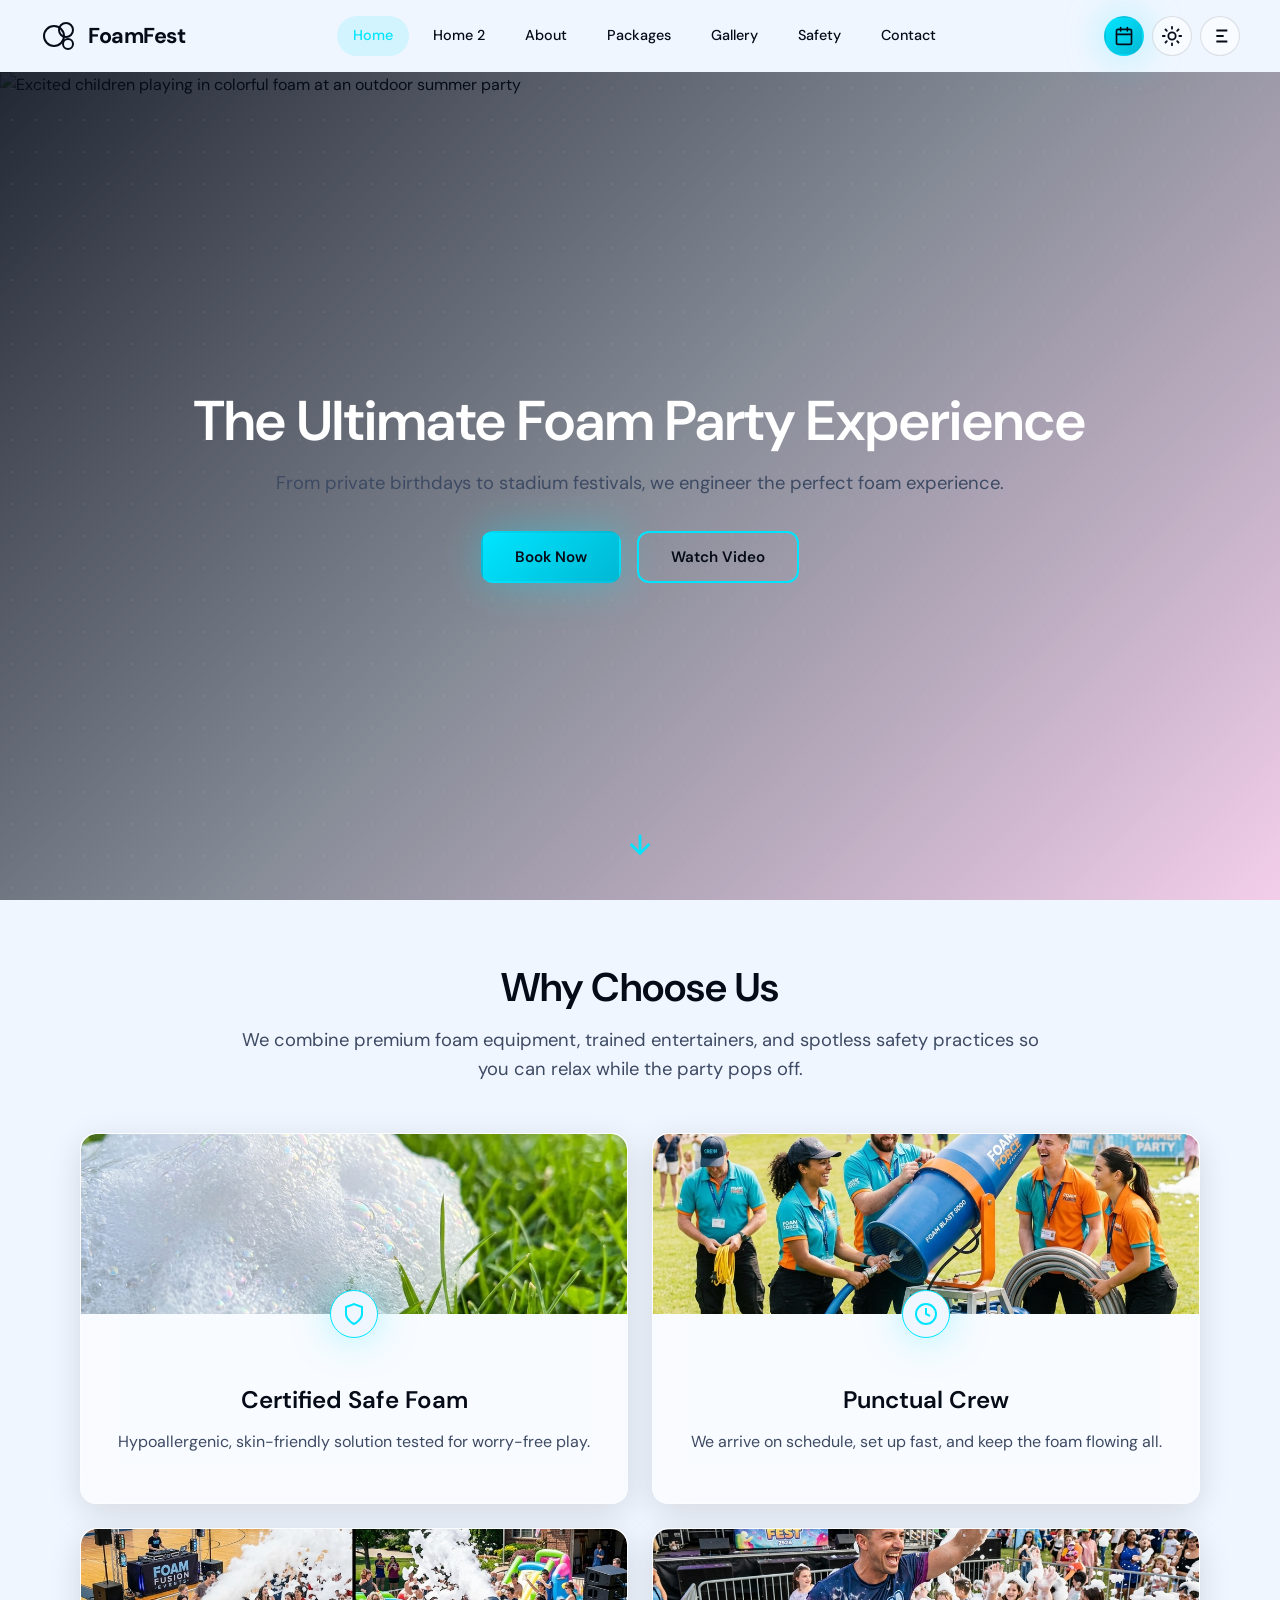
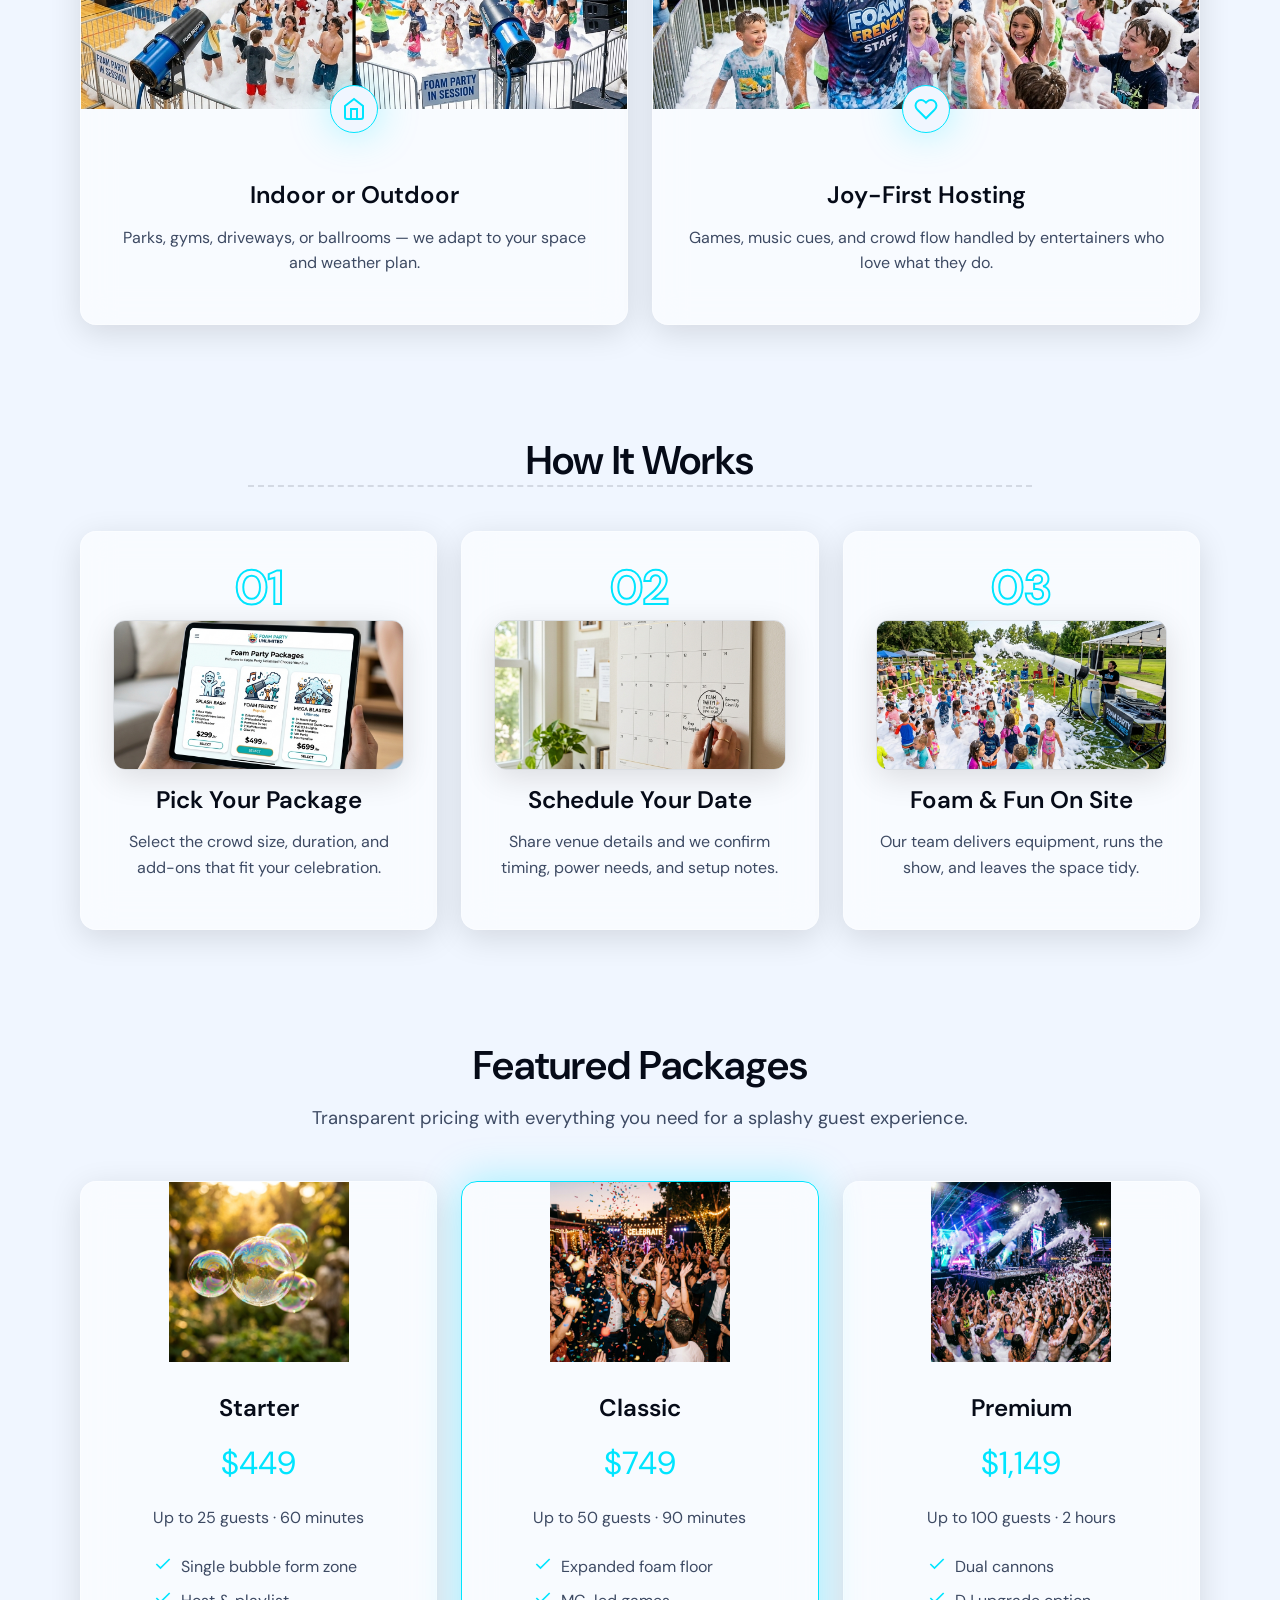
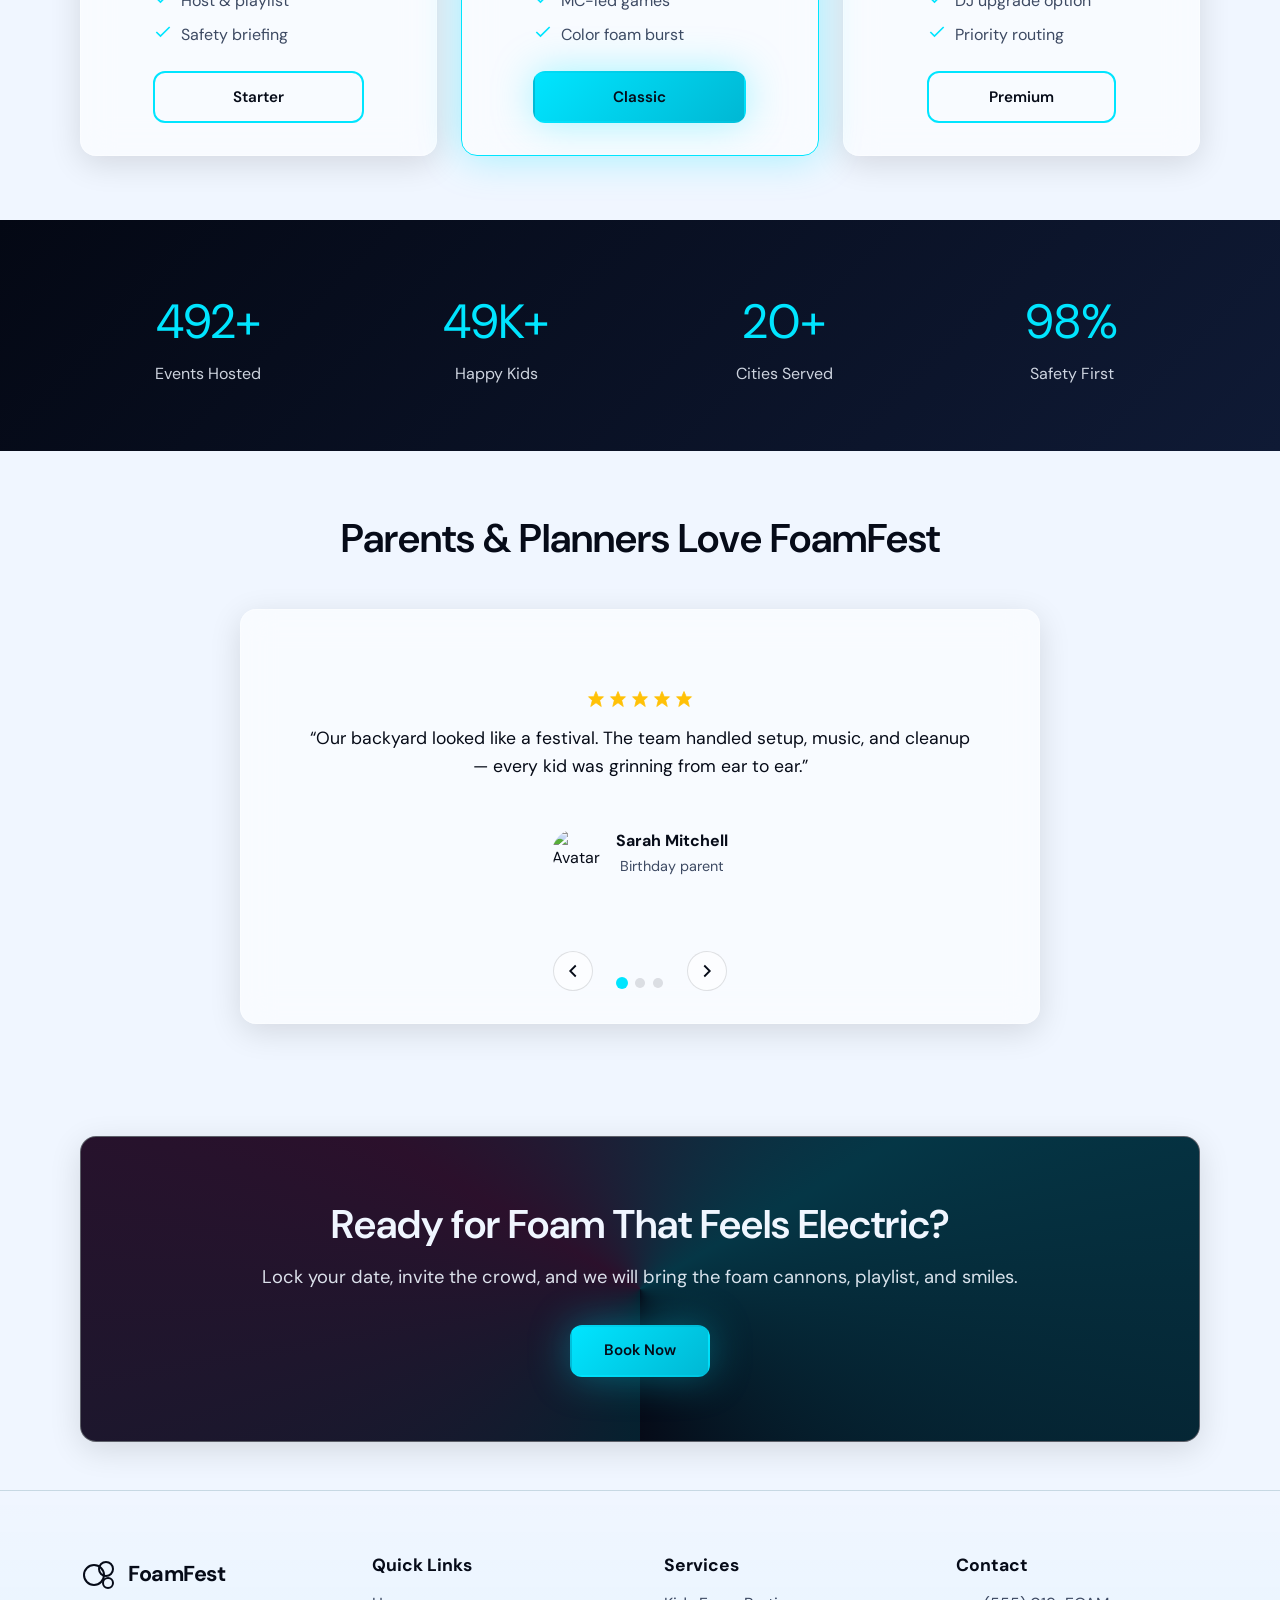
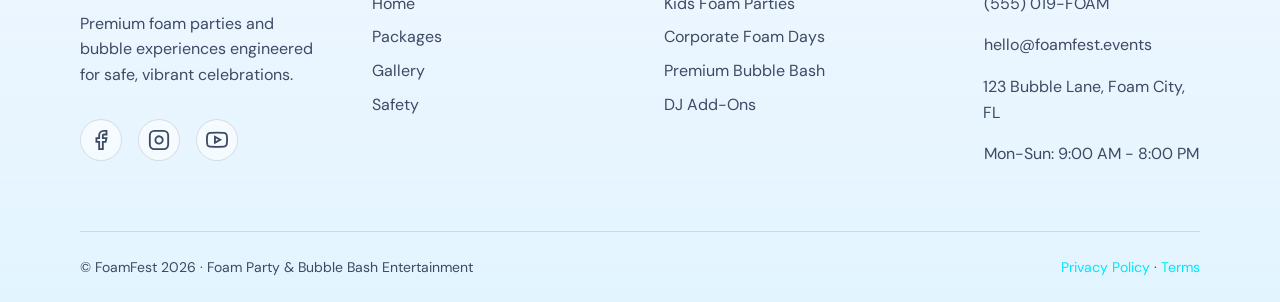
==== commit 769ea95f: "m" ====
--- a/index.html
+++ b/index.html
@@ -91,7 +91,6 @@
       </ul>
       <div class="mobile-overlay-cta">
         <a class="btn btn--primary btn--full" href="booking.html">Book Now</a>
-        <a class="btn btn--secondary btn--full" href="contact.html">Get Quote</a>
         <div style="display: flex; gap: 0.5rem; justify-content: center; margin-top: 1rem">
           <button type="button" class="icon-btn" data-theme-toggle aria-label="Toggle theme">
             <svg viewBox="0 0 24 24" fill="none" stroke-width="2">
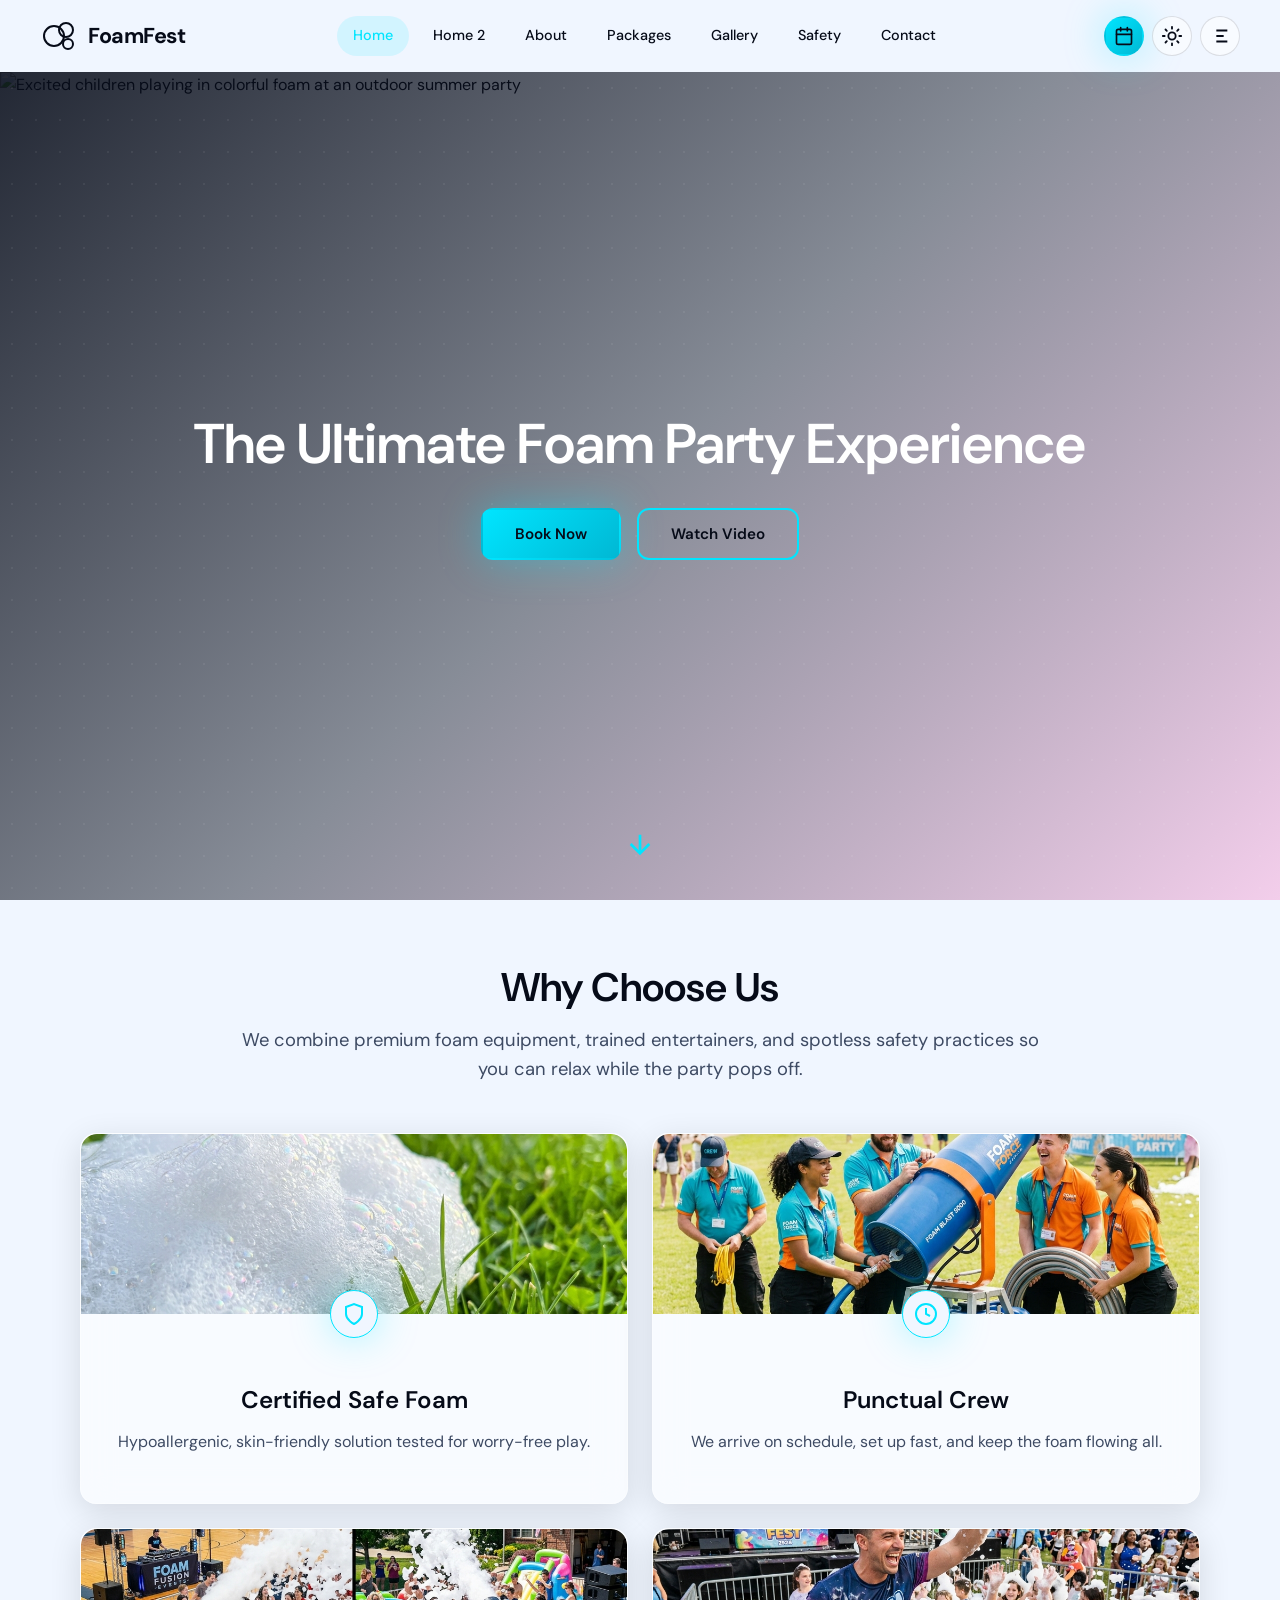
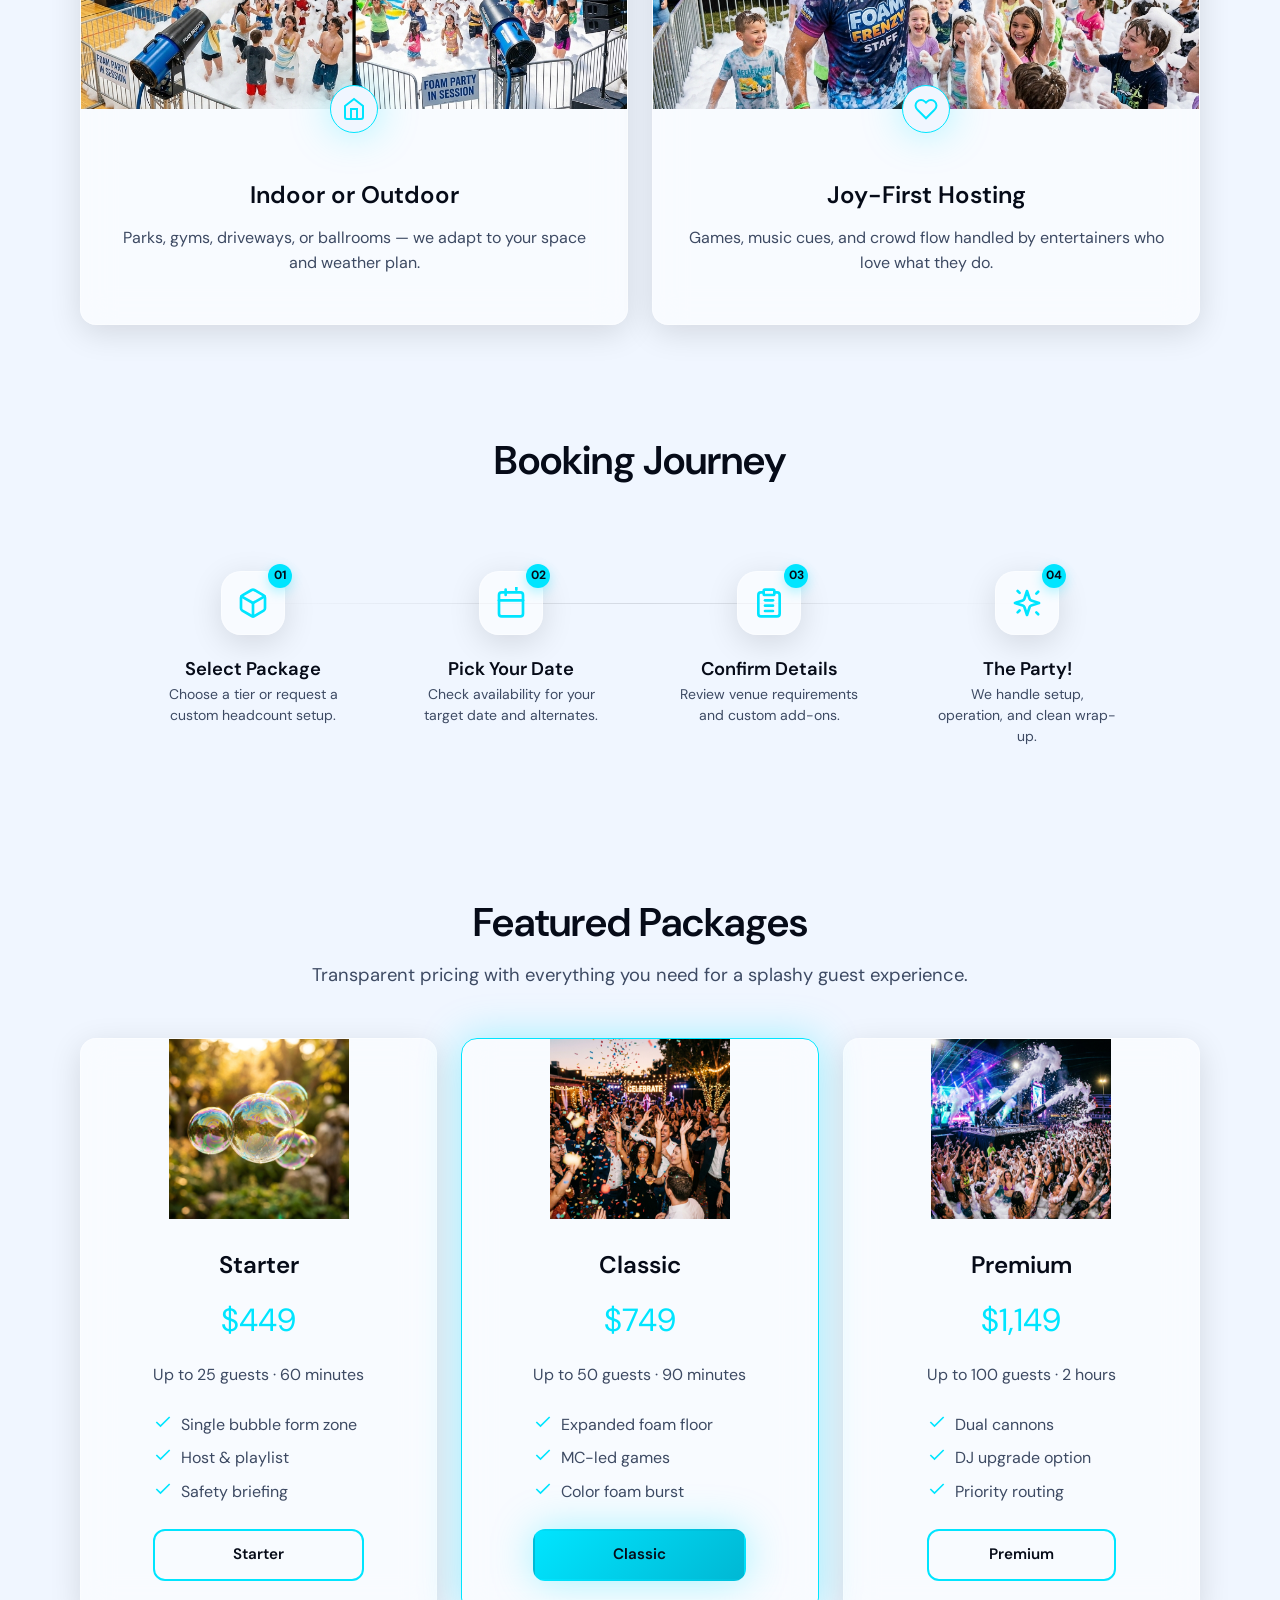
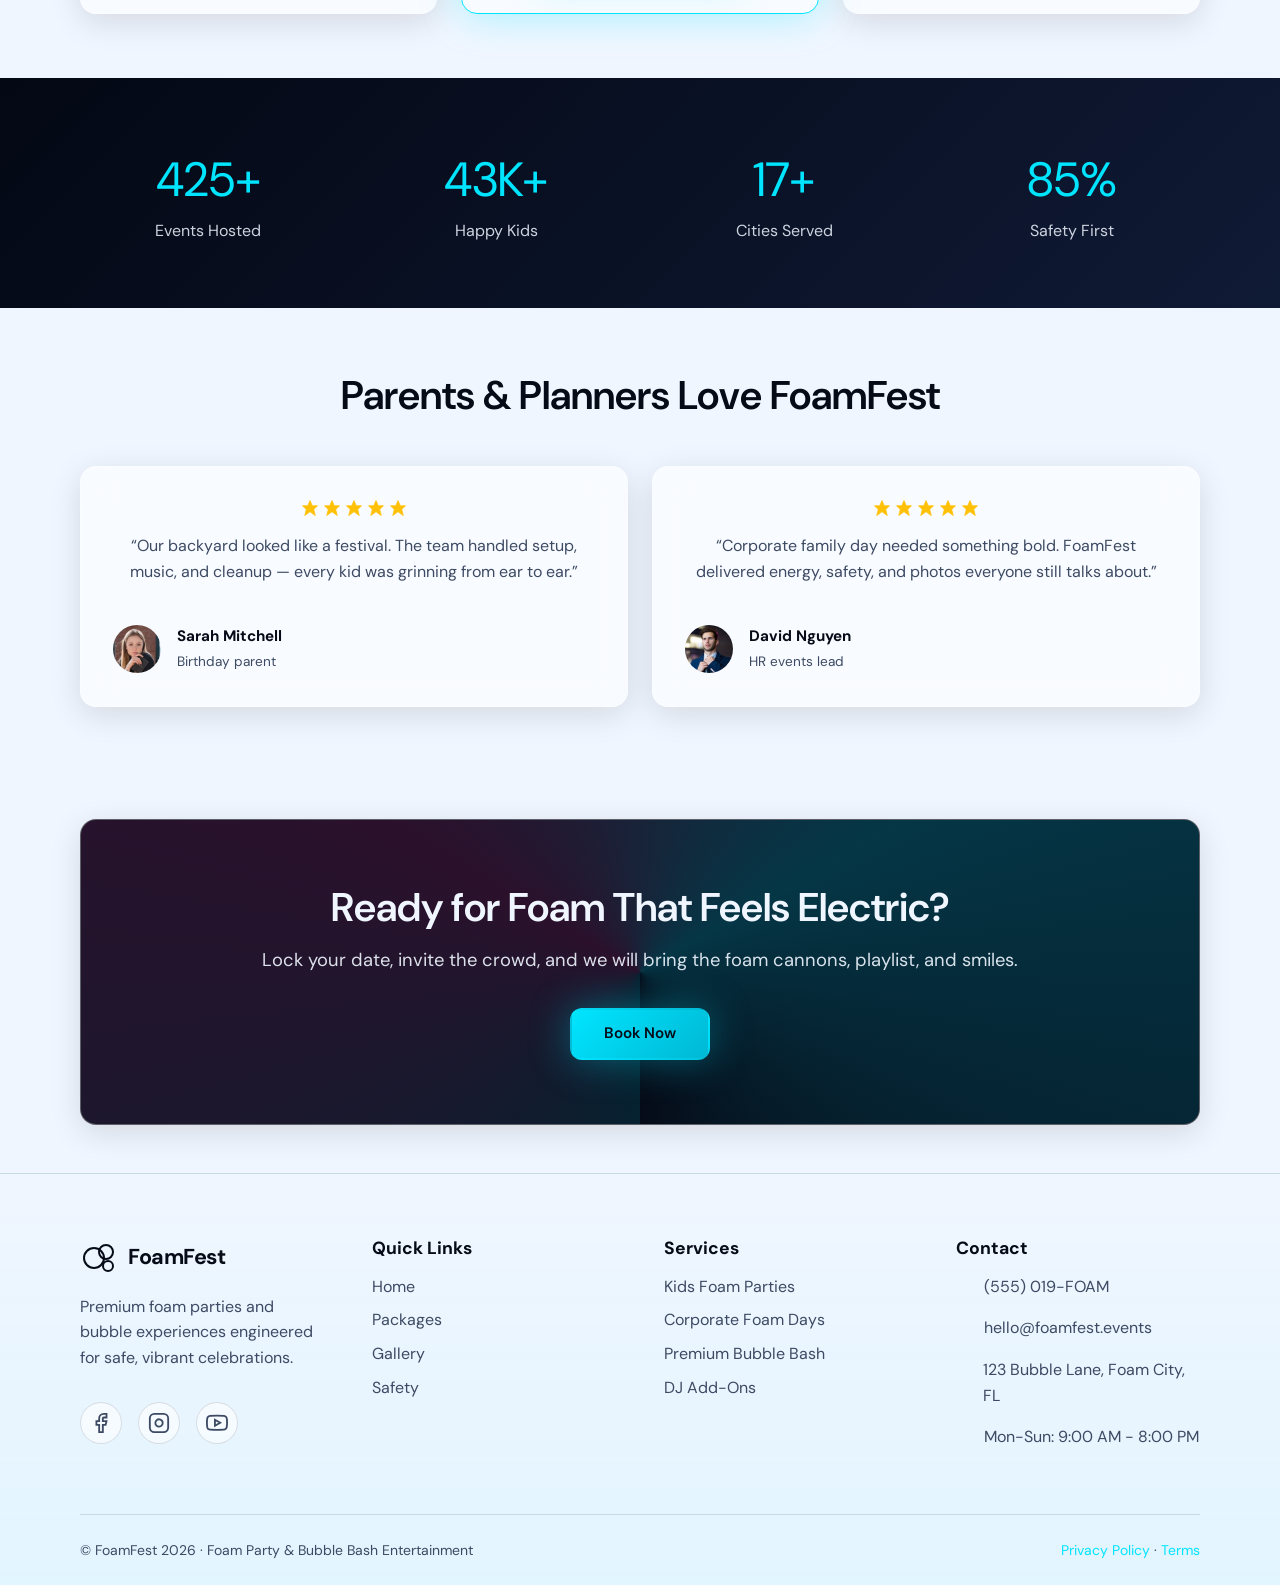
==== commit df08d601: "d" ====
--- a/index.html
+++ b/index.html
@@ -47,7 +47,8 @@
 
       <div class="header-actions">
         <a class="btn btn--primary btn--header btn--icon-only" href="booking.html" aria-label="Book Now">
-          <svg width="20" height="20" viewBox="0 0 24 24" fill="none" stroke="currentColor" stroke-width="2" stroke-linecap="round" stroke-linejoin="round">
+          <svg width="20" height="20" viewBox="0 0 24 24" fill="none" stroke="currentColor" stroke-width="2"
+            stroke-linecap="round" stroke-linejoin="round">
             <rect x="3" y="4" width="18" height="18" rx="2" ry="2" />
             <line x1="16" y1="2" x2="16" y2="6" />
             <line x1="8" y1="2" x2="8" y2="6" />
@@ -88,6 +89,7 @@
         <li><a href="packages.html">Packages</a></li>
         <li><a href="gallery.html">Gallery</a></li>
         <li><a href="safety.html">Safety</a></li>
+        <li><a href="contact.html">Contact</a></li>
       </ul>
       <div class="mobile-overlay-cta">
         <a class="btn btn--primary btn--full" href="booking.html">Book Now</a>
@@ -121,7 +123,7 @@
       <div class="foam-rain" aria-hidden="true"></div>
       <div class="hero__content">
         <h1 data-animate>The Ultimate Foam Party Experience</h1>
-        <p class="lead" data-animate>From private birthdays to stadium festivals, we engineer the perfect foam experience.</p>
+
 
         <div class="hero__actions" data-animate>
           <a class="btn btn--primary" href="booking.html">Book Now</a>
@@ -219,35 +221,65 @@
       </div>
     </section>
 
-    <!-- S3 How -->
+    <!-- S3 Journey -->
     <section class="section section--tight" id="how-it-works">
-      <div class="container" style="position: relative">
-        <div class="steps-connector" aria-hidden="true"></div>
-        <h2 class="text-center" data-animate>How It Works</h2>
-        <div class="steps-wrap" style="margin-top: var(--space-2xl)">
-          <div class="step-card glass-card" data-animate>
-            <div class="step-num">01</div>
-            <div class="step-media">
-              <img src="step_1.png" alt="Choosing a package on a tablet" loading="lazy" width="400" height="300" />
-            </div>
-            <h3>Pick Your Package</h3>
-            <p>Select the crowd size, duration, and add-ons that fit your celebration.</p>
-          </div>
-          <div class="step-card glass-card" data-animate>
-            <div class="step-num">02</div>
-            <div class="step-media">
-              <img src="step_2.png" alt="Scheduling the event on a calendar" loading="lazy" width="400" height="300" />
-            </div>
-            <h3>Schedule Your Date</h3>
-            <p>Share venue details and we confirm timing, power needs, and setup notes.</p>
-          </div>
-          <div class="step-card glass-card" data-animate>
-            <div class="step-num">03</div>
-            <div class="step-media">
-              <img src="step_3.png" alt="Foam party in action" loading="lazy" width="400" height="300" />
-            </div>
-            <h3>Foam &amp; Fun On Site</h3>
-            <p>Our team delivers equipment, runs the show, and leaves the space tidy.</p>
+      <div class="container">
+        <h2 class="text-center" data-animate>Booking Journey</h2>
+        <div class="booking-steps">
+          <div class="booking-step" data-animate>
+            <div class="booking-step-icon" data-step="01">
+              <svg width="32" height="32" viewBox="0 0 24 24" fill="none" stroke="currentColor" stroke-width="2"
+                stroke-linecap="round" stroke-linejoin="round">
+                <path
+                  d="M21 8a2 2 0 0 0-1-1.73l-7-4a2 2 0 0 0-2 0l-7 4A2 2 0 0 0 3 8v8a2 2 0 0 0 1 1.73l7 4a2 2 0 0 0 2 0l7-4A2 2 0 0 0 21 16Z" />
+                <path d="m3.3 7 8.7 5 8.7-5" />
+                <path d="M12 22V12" />
+              </svg>
+            </div>
+            <h3>Select Package</h3>
+            <p>Choose a tier or request a custom headcount setup.</p>
+          </div>
+          <div class="booking-step" data-animate>
+            <div class="booking-step-icon" data-step="02">
+              <svg width="32" height="32" viewBox="0 0 24 24" fill="none" stroke="currentColor" stroke-width="2"
+                stroke-linecap="round" stroke-linejoin="round">
+                <rect width="18" height="18" x="3" y="4" rx="2" ry="2" />
+                <line x1="16" x2="16" y1="2" x2="6" />
+                <line x1="8" x2="8" y1="2" y2="6" />
+                <line x1="3" x2="21" y1="10" y2="10" />
+              </svg>
+            </div>
+            <h3>Pick Your Date</h3>
+            <p>Check availability for your target date and alternates.</p>
+          </div>
+          <div class="booking-step" data-animate>
+            <div class="booking-step-icon" data-step="03">
+              <svg width="32" height="32" viewBox="0 0 24 24" fill="none" stroke="currentColor" stroke-width="2"
+                stroke-linecap="round" stroke-linejoin="round">
+                <rect width="8" height="4" x="8" y="2" rx="1" ry="1" />
+                <path d="M16 4h2a2 2 0 0 1 2 2v14a2 2 0 0 1-2 2H6a2 2 0 0 1-2-2V6a2 2 0 0 1 2-2h2" />
+                <path d="M9 14h6" />
+                <path d="M9 18h6" />
+                <path d="M9 10h6" />
+              </svg>
+            </div>
+            <h3>Confirm Details</h3>
+            <p>Review venue requirements and custom add-ons.</p>
+          </div>
+          <div class="booking-step" data-animate>
+            <div class="booking-step-icon" data-step="04">
+              <svg width="32" height="32" viewBox="0 0 24 24" fill="none" stroke="currentColor" stroke-width="2"
+                stroke-linecap="round" stroke-linejoin="round">
+                <path
+                  d="m12 3-1.912 5.813a2 2 0 0 1-1.275 1.275L3 12l5.813 1.912a2 2 0 0 1 1.275 1.275L12 21l1.912-5.813a2 2 0 0 1 1.275-1.275L21 12l-5.813-1.912a2 2 0 0 1-1.275-1.275Z" />
+                <path d="m5 3 1.414 1.414" />
+                <path d="m19 19 1.414 1.414" />
+                <path d="M19 5l1.414-1.414" />
+                <path d="M5 19l1.414-1.414" />
+              </svg>
+            </div>
+            <h3>The Party!</h3>
+            <p>We handle setup, operation, and clean wrap-up.</p>
           </div>
         </div>
       </div>
@@ -391,129 +423,74 @@
       </div>
     </section>
 
-    <!-- S6 Testimonials -->
-    <section class="section">
+    <!-- S6 Review Highlights -->
+    <section class="section" id="reviews">
       <div class="container">
         <h2 class="text-center" data-animate>Parents &amp; Planners Love FoamFest</h2>
-        <div data-carousel class="carousel glass-card" style="margin-top: var(--space-2xl)" data-animate>
-          <div class="carousel-track">
-            <div class="carousel-slide">
-              <div class="star-row" aria-hidden="true">
-                <svg viewBox="0 0 24 24">
-                  <polygon points="12 2 15 9 22 9 17 14 19 22 12 17 5 22 7 14 2 9 9 9 12 2" />
-                </svg>
-                <svg viewBox="0 0 24 24">
-                  <polygon points="12 2 15 9 22 9 17 14 19 22 12 17 5 22 7 14 2 9 9 9 12 2" />
-                </svg>
-                <svg viewBox="0 0 24 24">
-                  <polygon points="12 2 15 9 22 9 17 14 19 22 12 17 5 22 7 14 2 9 9 9 12 2" />
-                </svg>
-                <svg viewBox="0 0 24 24">
-                  <polygon points="12 2 15 9 22 9 17 14 19 22 12 17 5 22 7 14 2 9 9 9 12 2" />
-                </svg>
-                <svg viewBox="0 0 24 24">
-                  <polygon points="12 2 15 9 22 9 17 14 19 22 12 17 5 22 7 14 2 9 9 9 12 2" />
-                </svg>
-              </div>
-              <p style="font-size: 1.1rem; color: var(--color-text)">
-                “Our backyard looked like a festival. The team handled setup, music, and cleanup — every kid
-                was grinning from ear to ear.”
-              </p>
-              <div class="quote-meta">
-                <img src="https://ui-avatars.com/api/?name=Sarah+Mitchell&size=128&background=00E5FF&color=fff"
-                  alt="Avatar for Sarah Mitchell" width="48" height="48"
-                  style="width: 48px; height: 48px; object-fit: cover; border-radius: 50%" loading="lazy" />
-                <div>
-                  <strong>Sarah Mitchell</strong><br />
-                  <span style="color: var(--color-text-muted); font-size: 0.9rem">Birthday parent</span>
-                </div>
-              </div>
-            </div>
-            <div class="carousel-slide">
-              <div class="star-row" aria-hidden="true">
-                <svg viewBox="0 0 24 24">
-                  <polygon points="12 2 15 9 22 9 17 14 19 22 12 17 5 22 7 14 2 9 9 9 12 2" />
-                </svg>
-                <svg viewBox="0 0 24 24">
-                  <polygon points="12 2 15 9 22 9 17 14 19 22 12 17 5 22 7 14 2 9 9 9 12 2" />
-                </svg>
-                <svg viewBox="0 0 24 24">
-                  <polygon points="12 2 15 9 22 9 17 14 19 22 12 17 5 22 7 14 2 9 9 9 12 2" />
-                </svg>
-                <svg viewBox="0 0 24 24">
-                  <polygon points="12 2 15 9 22 9 17 14 19 22 12 17 5 22 7 14 2 9 9 9 12 2" />
-                </svg>
-                <svg viewBox="0 0 24 24">
-                  <polygon points="12 2 15 9 22 9 17 14 19 22 12 17 5 22 7 14 2 9 9 9 12 2" />
-                </svg>
-              </div>
-              <p style="font-size: 1.1rem; color: var(--color-text)">
-                “Corporate family day needed something bold. FoamFest delivered energy, safety, and photos
-                everyone still talks about.”
-              </p>
-              <div class="quote-meta">
-                <img src="https://ui-avatars.com/api/?name=David+Nguyen&size=128&background=00E5FF&color=fff"
-                  alt="Avatar for David Nguyen" width="48" height="48"
-                  style="width: 48px; height: 48px; object-fit: cover; border-radius: 50%" loading="lazy" />
-                <div>
-                  <strong>David Nguyen</strong><br />
-                  <span style="color: var(--color-text-muted); font-size: 0.9rem">HR events lead</span>
-                </div>
-              </div>
-            </div>
-            <div class="carousel-slide">
-              <div class="star-row" aria-hidden="true">
-                <svg viewBox="0 0 24 24">
-                  <polygon points="12 2 15 9 22 9 17 14 19 22 12 17 5 22 7 14 2 9 9 9 12 2" />
-                </svg>
-                <svg viewBox="0 0 24 24">
-                  <polygon points="12 2 15 9 22 9 17 14 19 22 12 17 5 22 7 14 2 9 9 9 12 2" />
-                </svg>
-                <svg viewBox="0 0 24 24">
-                  <polygon points="12 2 15 9 22 9 17 14 19 22 12 17 5 22 7 14 2 9 9 9 12 2" />
-                </svg>
-                <svg viewBox="0 0 24 24">
-                  <polygon points="12 2 15 9 22 9 17 14 19 22 12 17 5 22 7 14 2 9 9 9 12 2" />
-                </svg>
-                <svg viewBox="0 0 24 24">
-                  <polygon points="12 2 15 9 22 9 17 14 19 22 12 17 5 22 7 14 2 9 9 9 12 2" />
-                </svg>
-              </div>
-              <p style="font-size: 1.1rem; color: var(--color-text)">
-                “Teachers approved the foam ingredients and schedule. The kids stayed active, laughing, and
-                cooled off on a hot afternoon.”
-              </p>
-              <div class="quote-meta">
-                <img src="https://ui-avatars.com/api/?name=Elena+Ruiz&size=128&background=00E5FF&color=fff"
-                  alt="Avatar for Elena Ruiz" width="48" height="48"
-                  style="width: 48px; height: 48px; object-fit: cover; border-radius: 50%" loading="lazy" />
-                <div>
-                  <strong>Elena Ruiz</strong><br />
-                  <span style="color: var(--color-text-muted); font-size: 0.9rem">School coordinator</span>
-                </div>
-              </div>
-            </div>
-          </div>
-          <div
-            style="display: flex; align-items: center; justify-content: center; gap: var(--space-lg); flex-wrap: wrap; margin-top: var(--space-lg)">
-            <button type="button" class="icon-btn" data-carousel-prev aria-label="Previous testimonial">
-              <svg width="20" height="20" viewBox="0 0 24 24" fill="none" stroke-width="2">
-                <path d="M15 18l-6-6 6-6" />
-              </svg>
-            </button>
-            <div class="carousel-dots" role="tablist">
-              <button type="button" class="carousel-dot is-active" aria-label="Slide 1"></button>
-              <button type="button" class="carousel-dot" aria-label="Slide 2"></button>
-              <button type="button" class="carousel-dot" aria-label="Slide 3"></button>
-            </div>
-            <button type="button" class="icon-btn" data-carousel-next aria-label="Next testimonial">
-              <svg width="20" height="20" viewBox="0 0 24 24" fill="none" stroke-width="2">
-                <path d="M9 18l6-6-6-6" />
-              </svg>
-            </button>
-          </div>
-        </div>
-      </div>
+        <div class="feature-grid" style="margin-top: var(--space-2xl)">
+          <div class="glass-card" data-animate>
+            <div class="star-row" style="margin-bottom: var(--space-md)">
+              <svg width="18" height="18" viewBox="0 0 24 24" fill="#ffc107" stroke="#ffc107">
+                <polygon points="12 2 15 9 22 9 17 14 19 22 12 17 5 22 7 14 2 9 9 9 12 2" />
+              </svg>
+              <svg width="18" height="18" viewBox="0 0 24 24" fill="#ffc107" stroke="#ffc107">
+                <polygon points="12 2 15 9 22 9 17 14 19 22 12 17 5 22 7 14 2 9 9 9 12 2" />
+              </svg>
+              <svg width="18" height="18" viewBox="0 0 24 24" fill="#ffc107" stroke="#ffc107">
+                <polygon points="12 2 15 9 22 9 17 14 19 22 12 17 5 22 7 14 2 9 9 9 12 2" />
+              </svg>
+              <svg width="18" height="18" viewBox="0 0 24 24" fill="#ffc107" stroke="#ffc107">
+                <polygon points="12 2 15 9 22 9 17 14 19 22 12 17 5 22 7 14 2 9 9 9 12 2" />
+              </svg>
+              <svg width="18" height="18" viewBox="0 0 24 24" fill="#ffc107" stroke="#ffc107">
+                <polygon points="12 2 15 9 22 9 17 14 19 22 12 17 5 22 7 14 2 9 9 9 12 2" />
+              </svg>
+            </div>
+            <p style="font-size: 1rem; line-height: 1.6">“Our backyard looked like a festival. The team handled setup,
+              music, and cleanup — every kid was grinning from ear to ear.”</p>
+            <div
+              style="display: flex; align-items: center; gap: var(--space-md); margin-top: var(--space-lg); width: 100%; text-align: left">
+              <img src="TESTMONAL/testimonial-1.jpg" alt="Sarah Mitchell" width="48" height="48"
+                style="border-radius: 50%; object-fit: cover" />
+              <div>
+                <strong style="display: block; font-size: 0.95rem">Sarah Mitchell</strong>
+                <span style="font-size: 0.85rem; color: var(--color-text-muted)">Birthday parent</span>
+              </div>
+            </div>
+          </div>
+
+          <div class="glass-card" data-animate>
+            <div class="star-row" style="margin-bottom: var(--space-md)">
+              <svg width="18" height="18" viewBox="0 0 24 24" fill="#ffc107" stroke="#ffc107">
+                <polygon points="12 2 15 9 22 9 17 14 19 22 12 17 5 22 7 14 2 9 9 9 12 2" />
+              </svg>
+              <svg width="18" height="18" viewBox="0 0 24 24" fill="#ffc107" stroke="#ffc107">
+                <polygon points="12 2 15 9 22 9 17 14 19 22 12 17 5 22 7 14 2 9 9 9 12 2" />
+              </svg>
+              <svg width="18" height="18" viewBox="0 0 24 24" fill="#ffc107" stroke="#ffc107">
+                <polygon points="12 2 15 9 22 9 17 14 19 22 12 17 5 22 7 14 2 9 9 9 12 2" />
+              </svg>
+              <svg width="18" height="18" viewBox="0 0 24 24" fill="#ffc107" stroke="#ffc107">
+                <polygon points="12 2 15 9 22 9 17 14 19 22 12 17 5 22 7 14 2 9 9 9 12 2" />
+              </svg>
+              <svg width="18" height="18" viewBox="0 0 24 24" fill="#ffc107" stroke="#ffc107">
+                <polygon points="12 2 15 9 22 9 17 14 19 22 12 17 5 22 7 14 2 9 9 9 12 2" />
+              </svg>
+            </div>
+            <p style="font-size: 1rem; line-height: 1.6">“Corporate family day needed something bold. FoamFest delivered
+              energy, safety, and photos everyone still talks about.”</p>
+            <div
+              style="display: flex; align-items: center; gap: var(--space-md); margin-top: var(--space-lg); width: 100%; text-align: left">
+              <img src="TESTMONAL/testimonial-2.jpg" alt="David Nguyen" width="48" height="48"
+                style="border-radius: 50%; object-fit: cover" />
+              <div>
+                <strong style="display: block; font-size: 0.95rem">David Nguyen</strong>
+                <span style="font-size: 0.85rem; color: var(--color-text-muted)">HR events lead</span>
+              </div>
+            </div>
+          </div>
+
+
     </section>
 
     <!-- S7 CTA -->
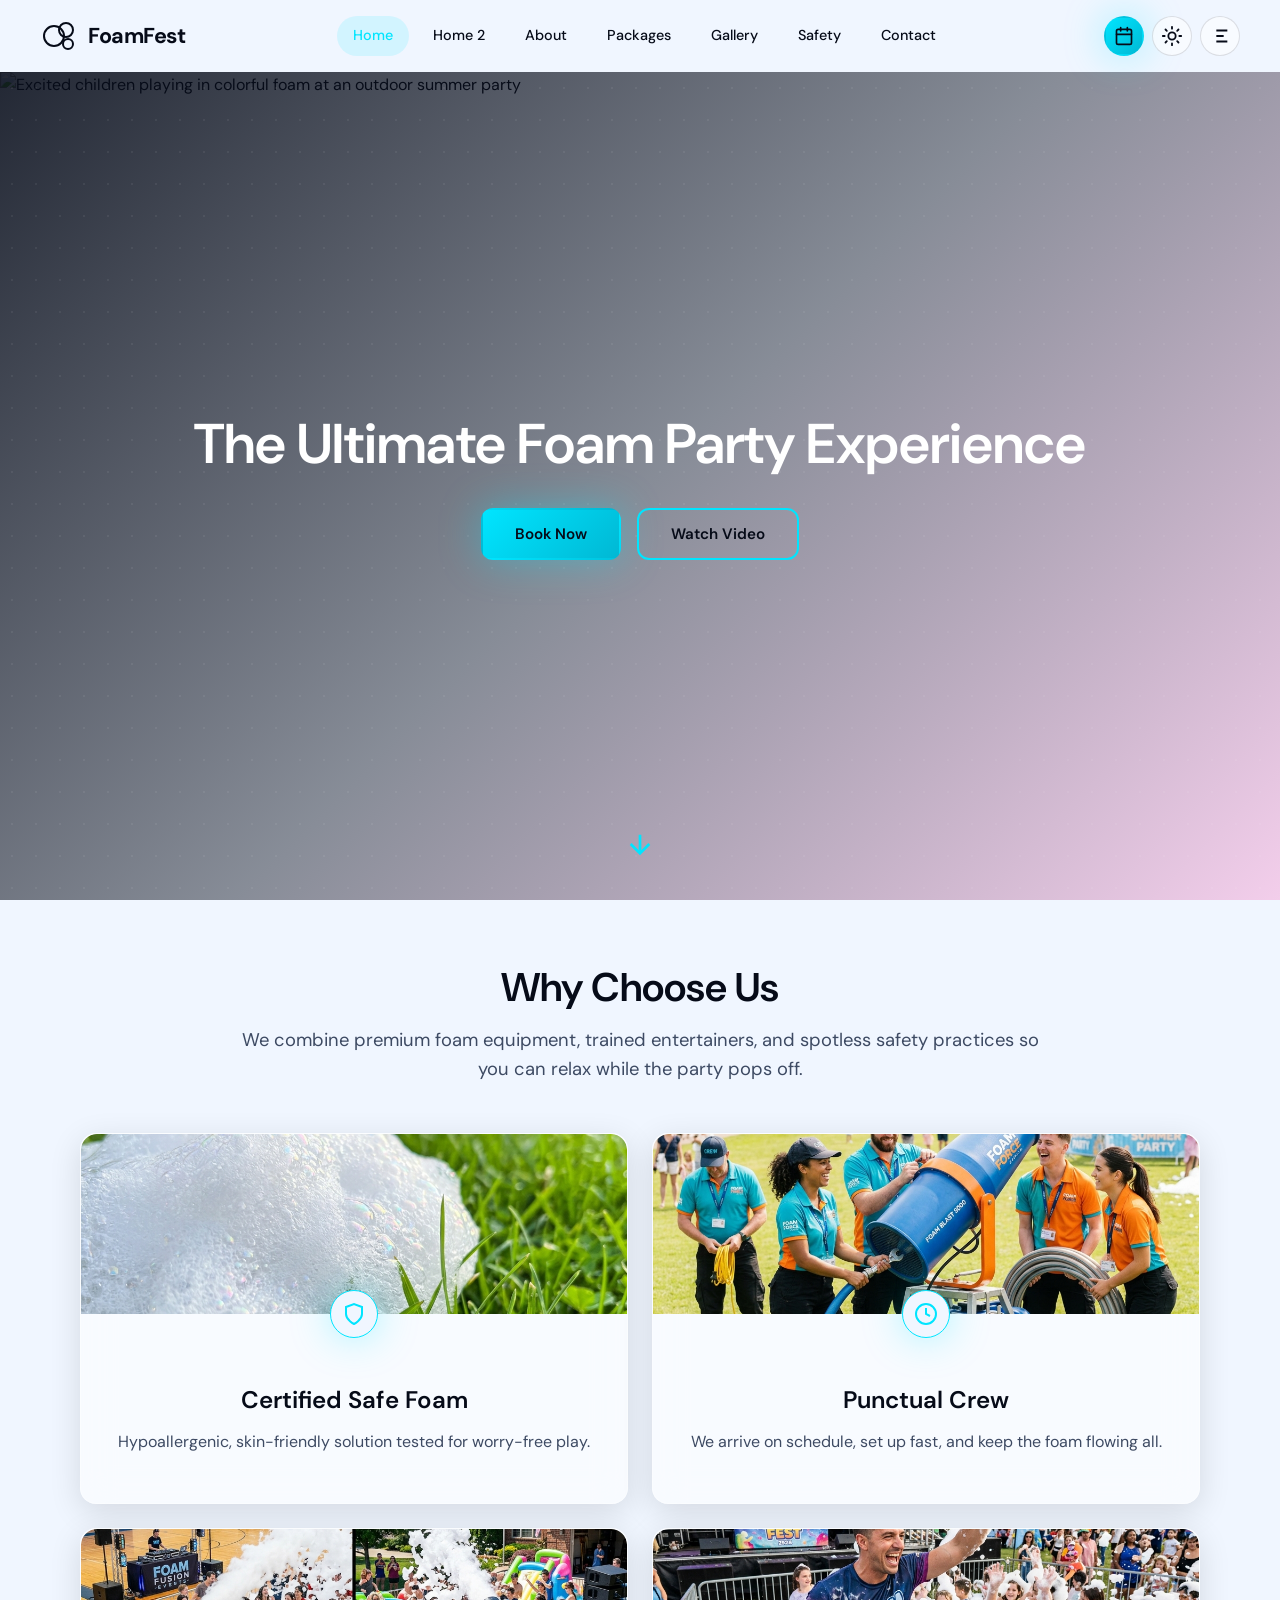
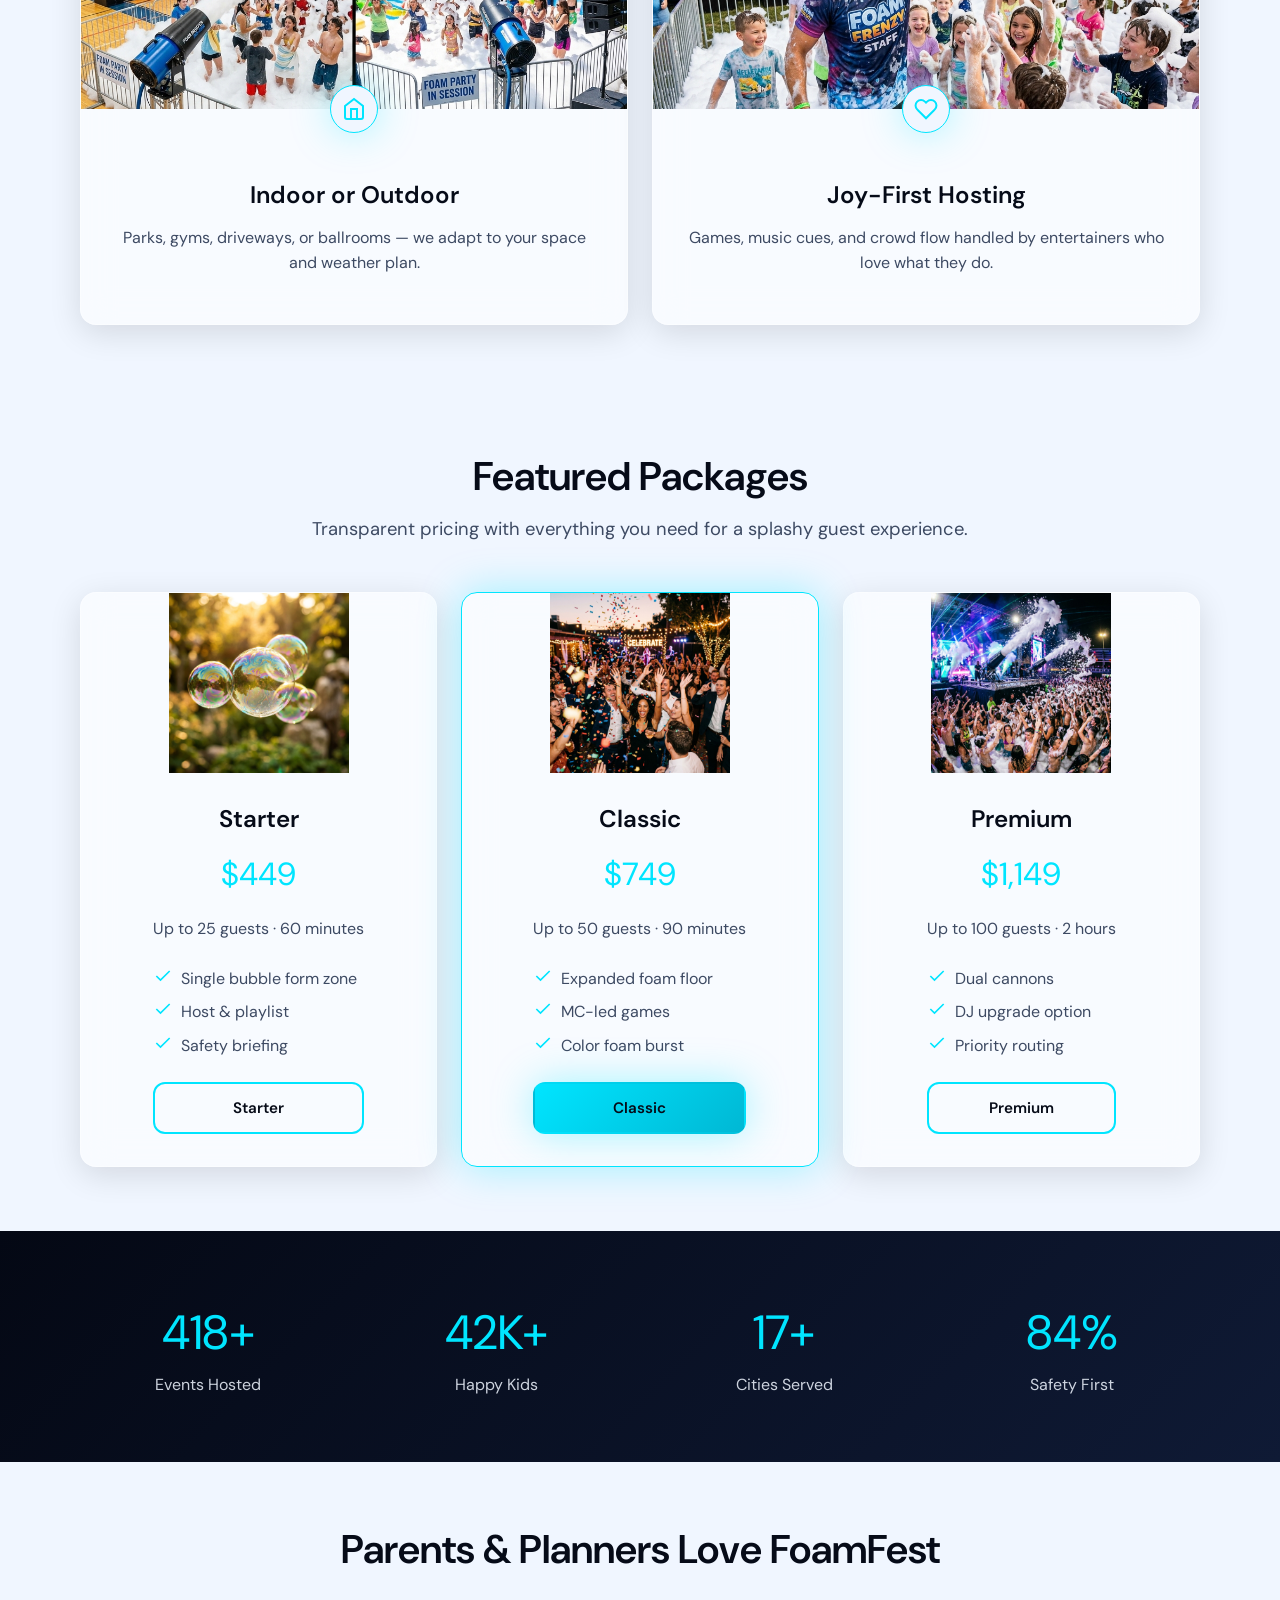
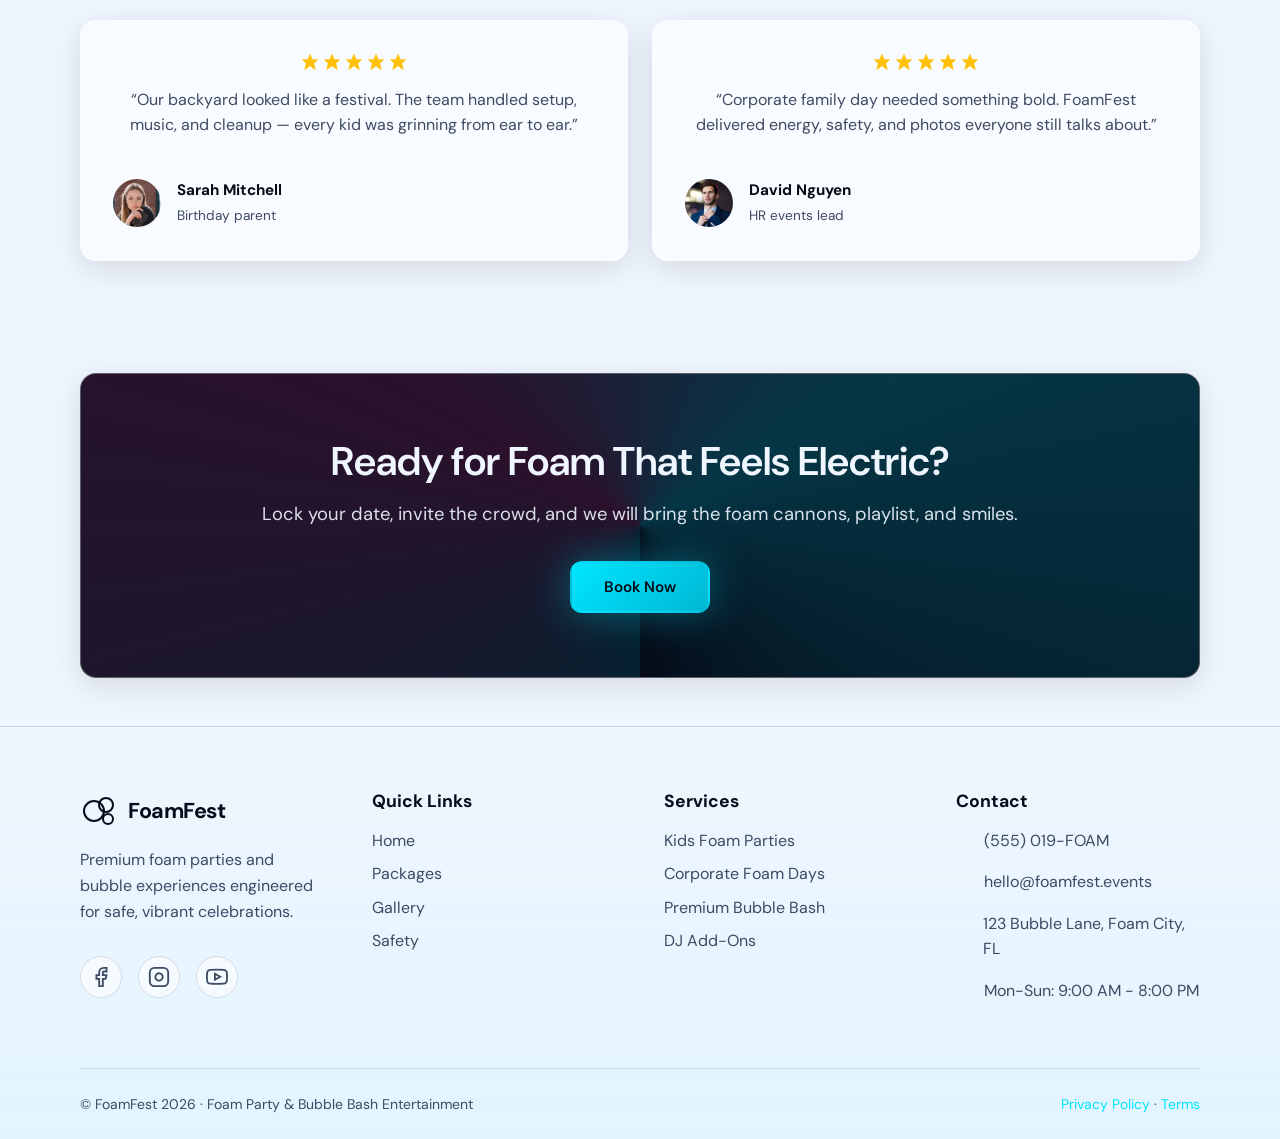
==== commit 04537597: "sdv" ====
--- a/index.html
+++ b/index.html
@@ -221,69 +221,6 @@
       </div>
     </section>
 
-    <!-- S3 Journey -->
-    <section class="section section--tight" id="how-it-works">
-      <div class="container">
-        <h2 class="text-center" data-animate>Booking Journey</h2>
-        <div class="booking-steps">
-          <div class="booking-step" data-animate>
-            <div class="booking-step-icon" data-step="01">
-              <svg width="32" height="32" viewBox="0 0 24 24" fill="none" stroke="currentColor" stroke-width="2"
-                stroke-linecap="round" stroke-linejoin="round">
-                <path
-                  d="M21 8a2 2 0 0 0-1-1.73l-7-4a2 2 0 0 0-2 0l-7 4A2 2 0 0 0 3 8v8a2 2 0 0 0 1 1.73l7 4a2 2 0 0 0 2 0l7-4A2 2 0 0 0 21 16Z" />
-                <path d="m3.3 7 8.7 5 8.7-5" />
-                <path d="M12 22V12" />
-              </svg>
-            </div>
-            <h3>Select Package</h3>
-            <p>Choose a tier or request a custom headcount setup.</p>
-          </div>
-          <div class="booking-step" data-animate>
-            <div class="booking-step-icon" data-step="02">
-              <svg width="32" height="32" viewBox="0 0 24 24" fill="none" stroke="currentColor" stroke-width="2"
-                stroke-linecap="round" stroke-linejoin="round">
-                <rect width="18" height="18" x="3" y="4" rx="2" ry="2" />
-                <line x1="16" x2="16" y1="2" x2="6" />
-                <line x1="8" x2="8" y1="2" y2="6" />
-                <line x1="3" x2="21" y1="10" y2="10" />
-              </svg>
-            </div>
-            <h3>Pick Your Date</h3>
-            <p>Check availability for your target date and alternates.</p>
-          </div>
-          <div class="booking-step" data-animate>
-            <div class="booking-step-icon" data-step="03">
-              <svg width="32" height="32" viewBox="0 0 24 24" fill="none" stroke="currentColor" stroke-width="2"
-                stroke-linecap="round" stroke-linejoin="round">
-                <rect width="8" height="4" x="8" y="2" rx="1" ry="1" />
-                <path d="M16 4h2a2 2 0 0 1 2 2v14a2 2 0 0 1-2 2H6a2 2 0 0 1-2-2V6a2 2 0 0 1 2-2h2" />
-                <path d="M9 14h6" />
-                <path d="M9 18h6" />
-                <path d="M9 10h6" />
-              </svg>
-            </div>
-            <h3>Confirm Details</h3>
-            <p>Review venue requirements and custom add-ons.</p>
-          </div>
-          <div class="booking-step" data-animate>
-            <div class="booking-step-icon" data-step="04">
-              <svg width="32" height="32" viewBox="0 0 24 24" fill="none" stroke="currentColor" stroke-width="2"
-                stroke-linecap="round" stroke-linejoin="round">
-                <path
-                  d="m12 3-1.912 5.813a2 2 0 0 1-1.275 1.275L3 12l5.813 1.912a2 2 0 0 1 1.275 1.275L12 21l1.912-5.813a2 2 0 0 1 1.275-1.275L21 12l-5.813-1.912a2 2 0 0 1-1.275-1.275Z" />
-                <path d="m5 3 1.414 1.414" />
-                <path d="m19 19 1.414 1.414" />
-                <path d="M19 5l1.414-1.414" />
-                <path d="M5 19l1.414-1.414" />
-              </svg>
-            </div>
-            <h3>The Party!</h3>
-            <p>We handle setup, operation, and clean wrap-up.</p>
-          </div>
-        </div>
-      </div>
-    </section>
 
     <!-- S4 Packages -->
     <section class="section" id="featured-packages">
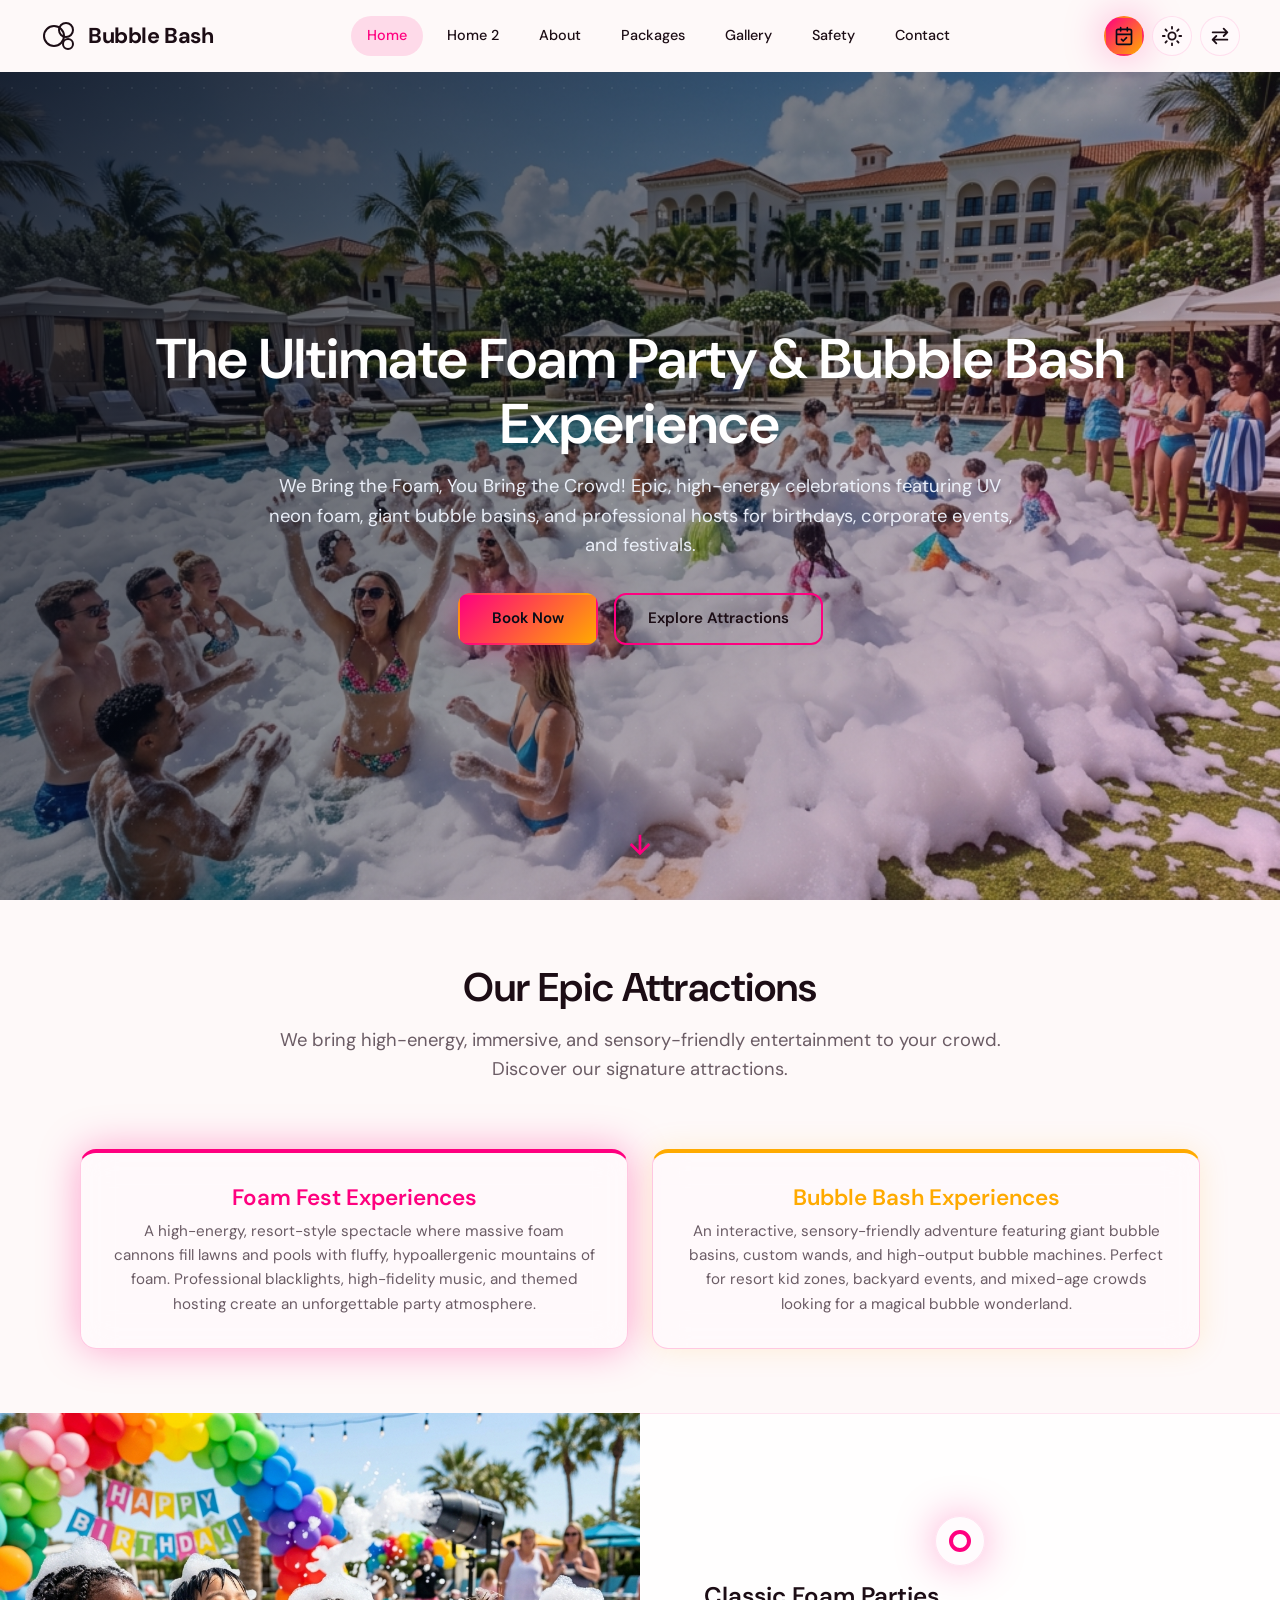
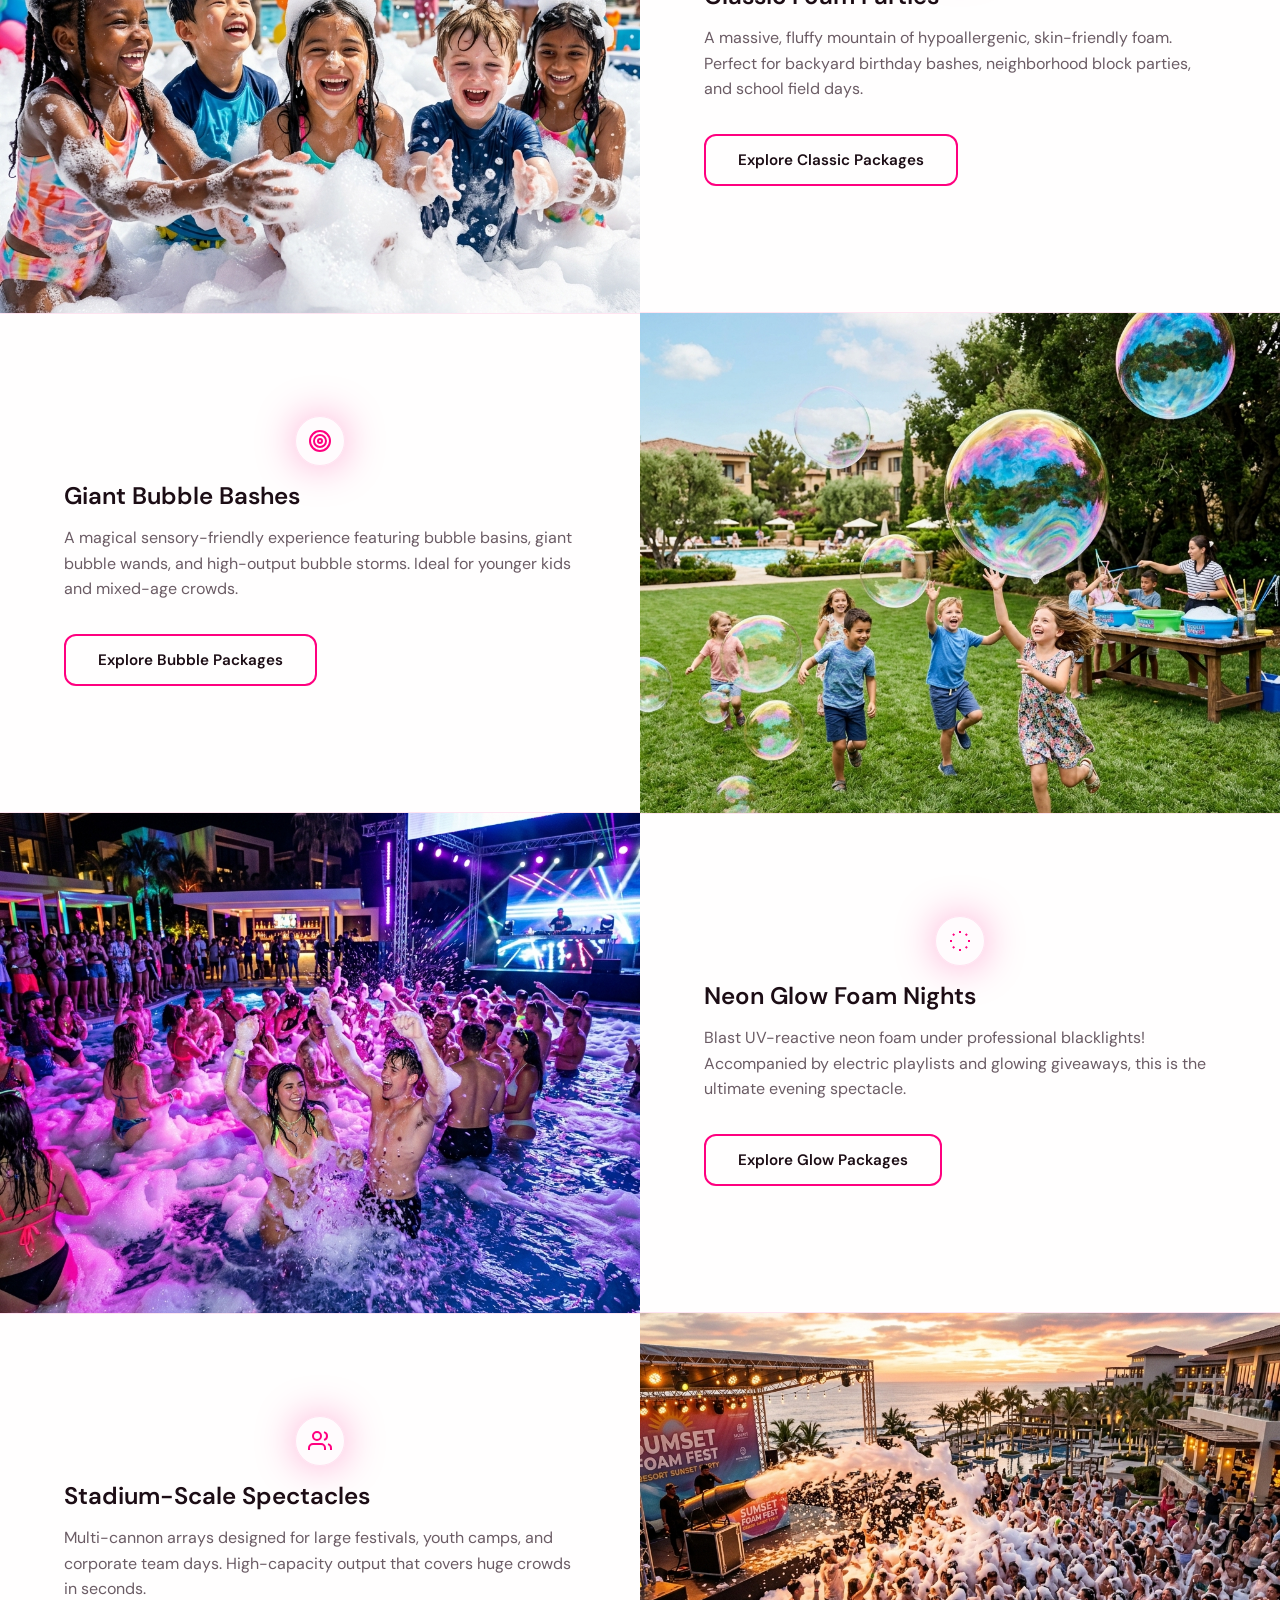
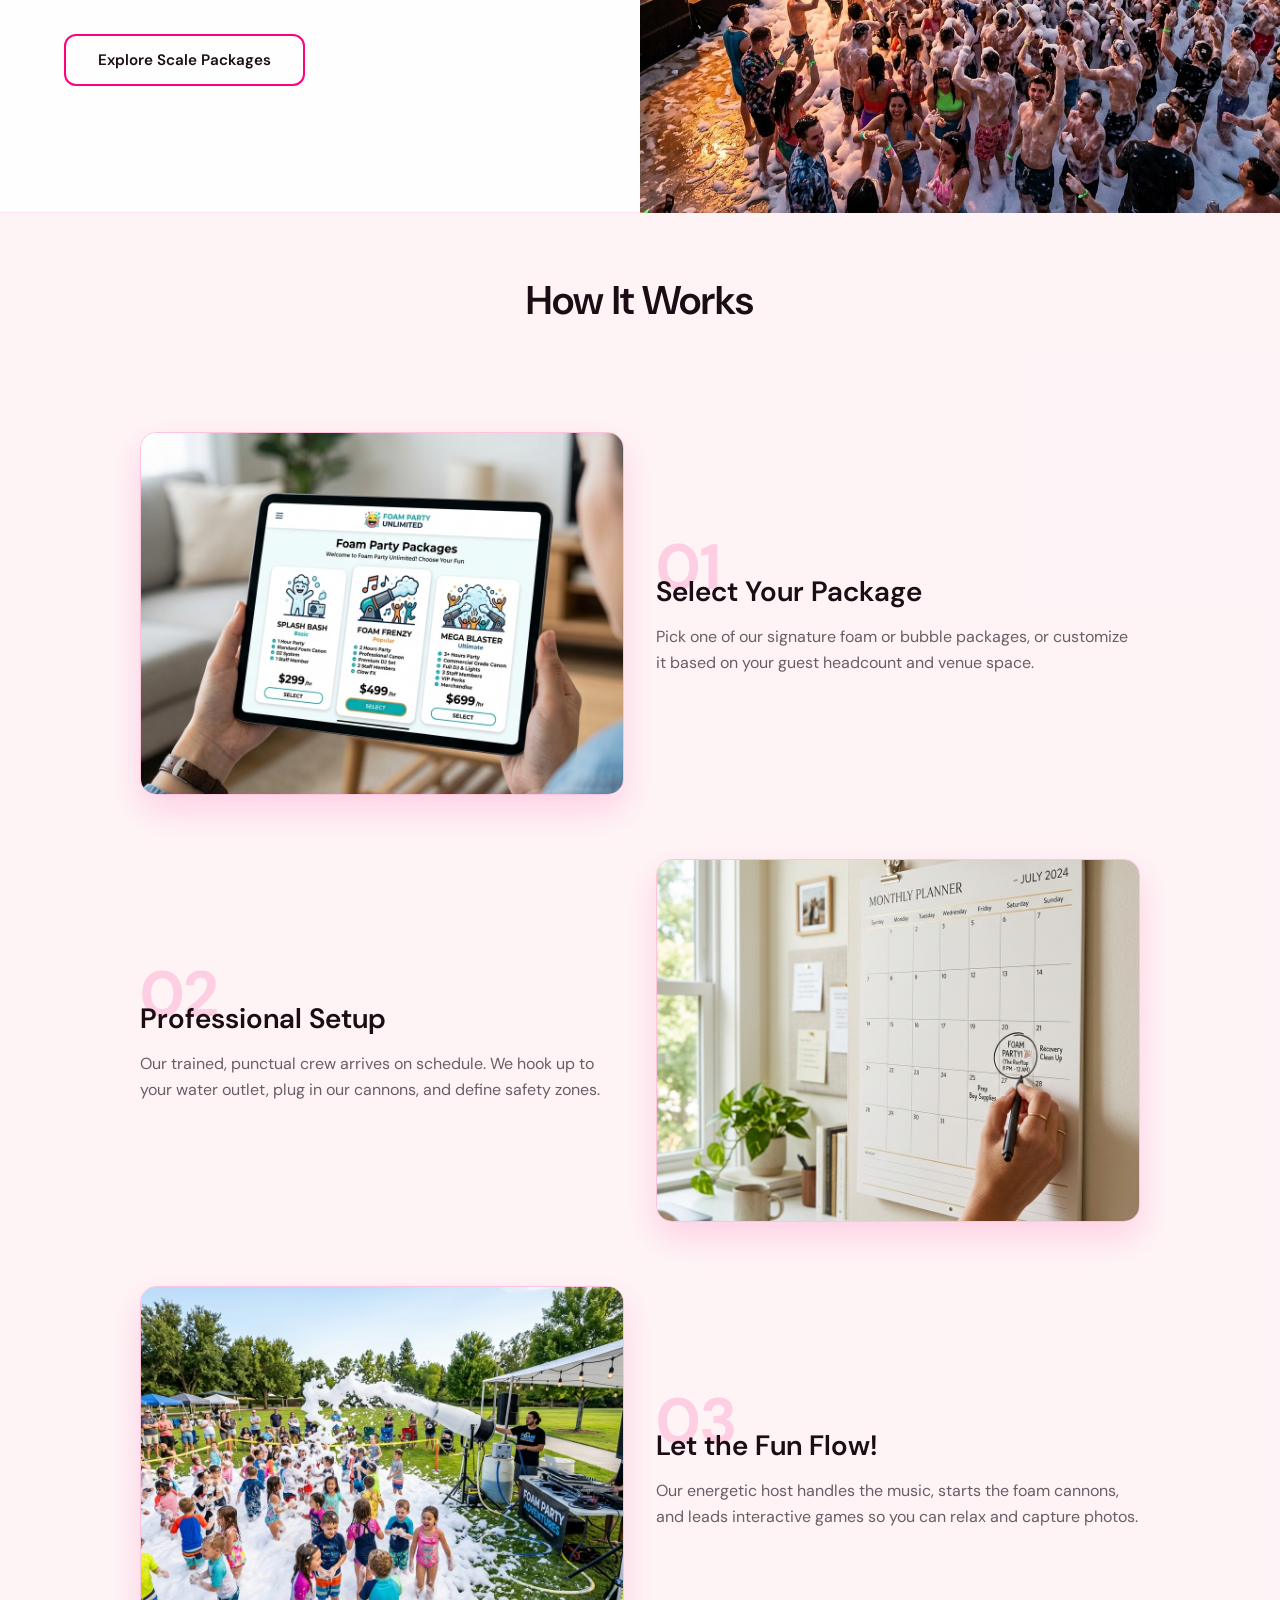
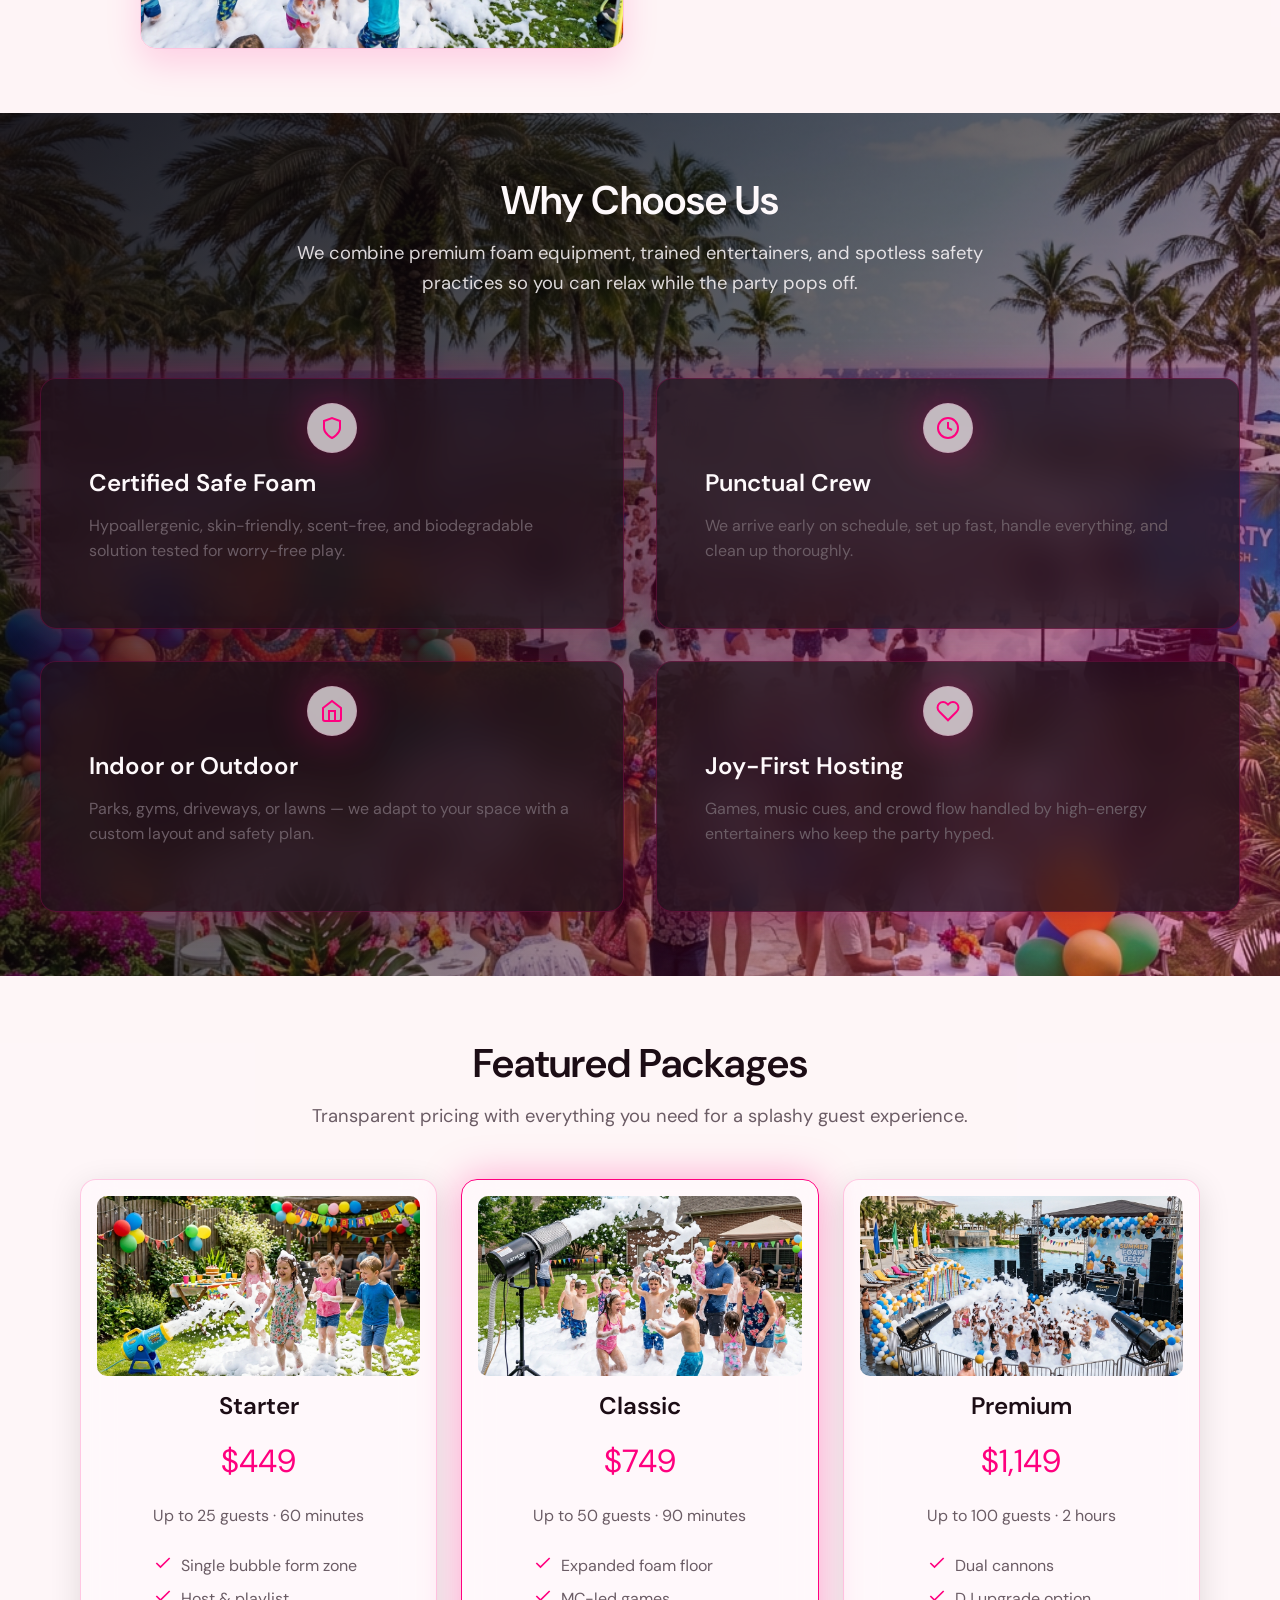
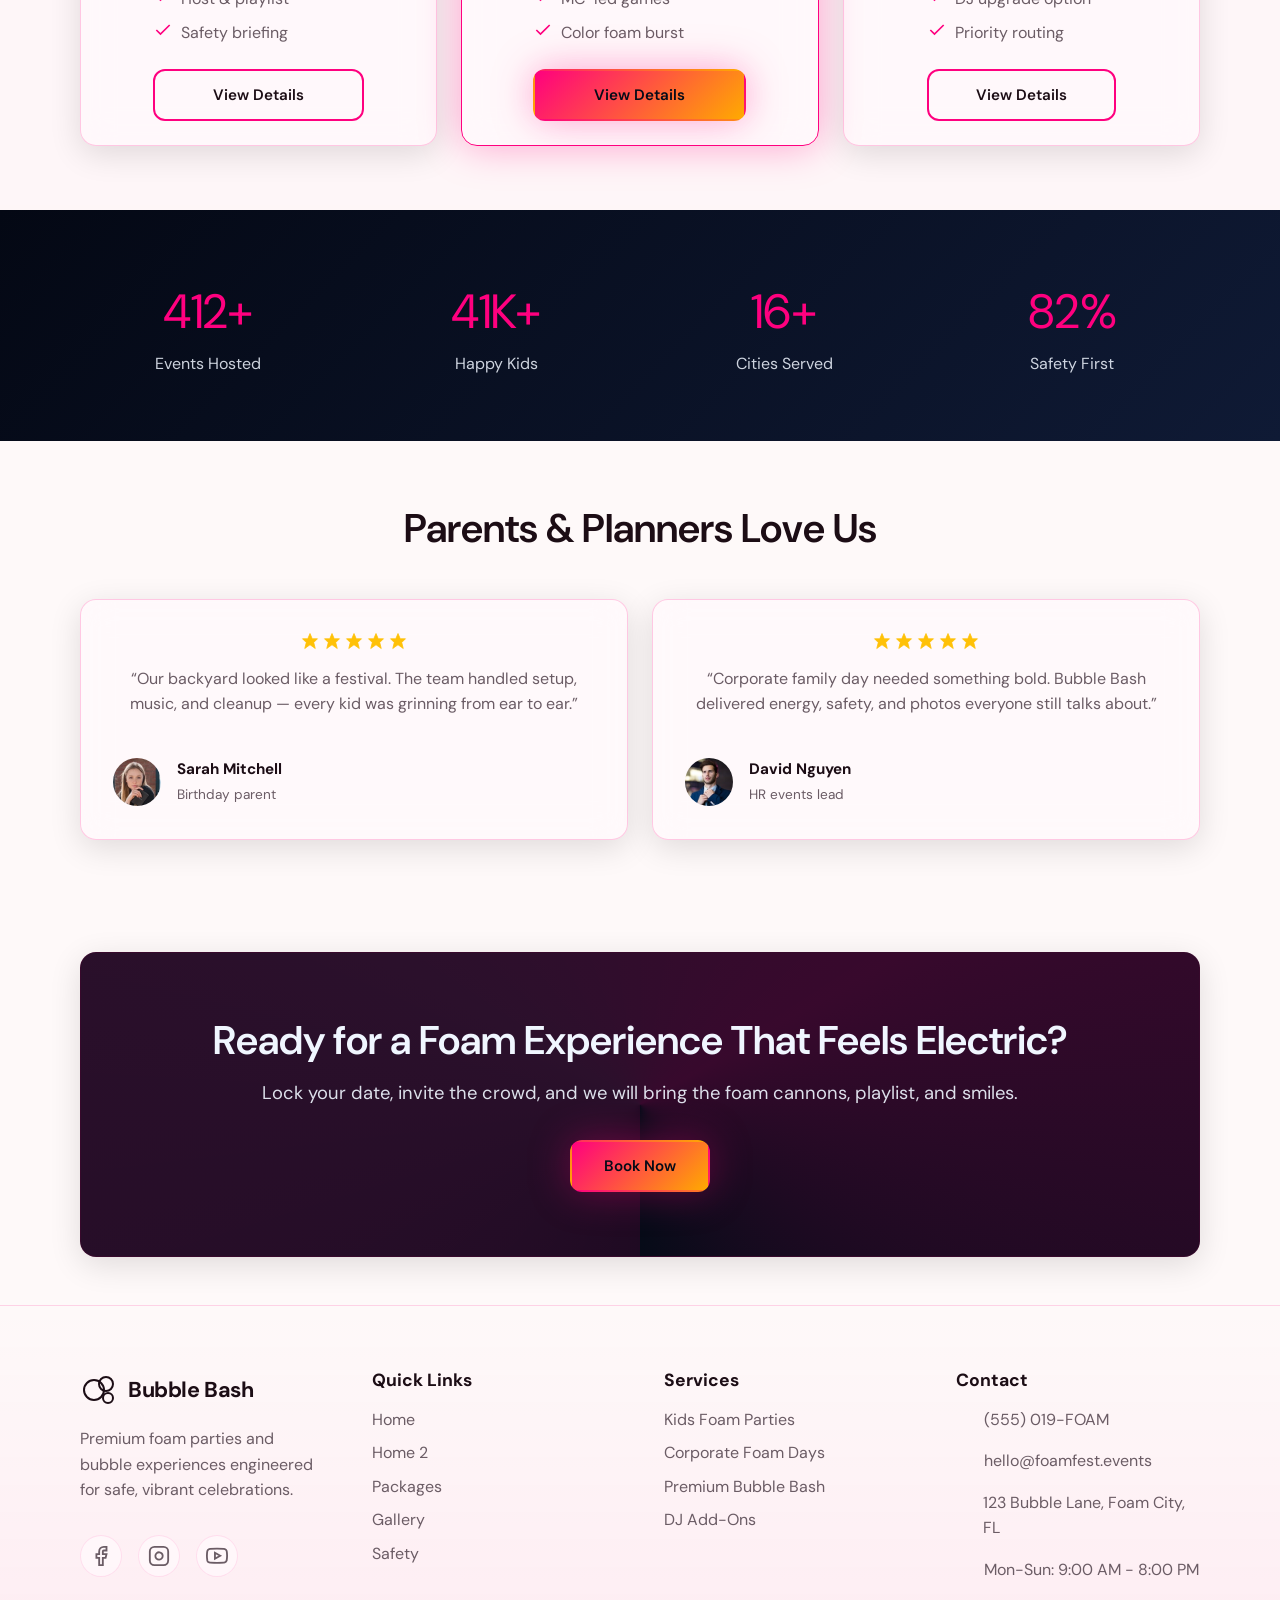
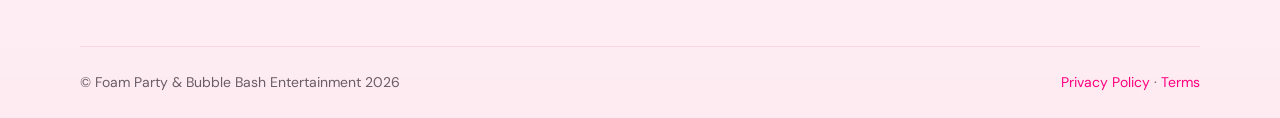
==== commit ee72feee: "DCWDC" ====
--- a/index.html
+++ b/index.html
@@ -4,7 +4,8 @@
 <head>
   <meta charset="UTF-8" />
   <meta name="viewport" content="width=device-width, initial-scale=1.0" />
-  <title>FoamFest — The Ultimate Foam Party Experience</title>
+  <title>Foam Party &amp; Bubble Bash Entertainment — The Ultimate Experience</title>
+  <meta name="description" content="Welcome to Foam Party &amp; Bubble Bash Entertainment. We provide high-energy, attraction-focused foam parties, neon glow events, and giant bubble bashes for backyard birthdays, corporate events, and festivals." />
   <link rel="preconnect" href="https://images.unsplash.com" />
   <link rel="dns-prefetch" href="https://images.unsplash.com" />
   <link rel="preconnect" href="https://fonts.googleapis.com" />
@@ -23,13 +24,13 @@
 
   <header class="site-header" id="siteHeader">
     <div class="header-inner">
-      <a href="index.html" class="logo-link" aria-label="FoamFest home">
+      <a href="index.html" class="logo-link" aria-label="Foam Party &amp; Bubble Bash Entertainment home">
         <svg class="logo-icon" viewBox="0 0 40 40" aria-hidden="true">
           <circle cx="14" cy="20" r="10" stroke="currentColor" stroke-width="2" fill="none" />
           <circle cx="26" cy="14" r="7" stroke="currentColor" stroke-width="2" fill="none" />
           <circle cx="28" cy="28" r="5" stroke="currentColor" stroke-width="2" fill="none" />
         </svg>
-        <span class="logo-wordmark">FoamFest</span>
+        <span class="logo-wordmark">Bubble Bash</span>
       </a>
 
       <nav class="nav-desktop" aria-label="Primary navigation">
@@ -41,7 +42,6 @@
           <li><a href="gallery.html">Gallery</a></li>
           <li><a href="safety.html">Safety</a></li>
           <li><a href="contact.html">Contact</a></li>
-          </li>
         </ul>
       </nav>
 
@@ -49,10 +49,8 @@
         <a class="btn btn--primary btn--header btn--icon-only" href="booking.html" aria-label="Book Now">
           <svg width="20" height="20" viewBox="0 0 24 24" fill="none" stroke="currentColor" stroke-width="2"
             stroke-linecap="round" stroke-linejoin="round">
-            <rect x="3" y="4" width="18" height="18" rx="2" ry="2" />
-            <line x1="16" y1="2" x2="16" y2="6" />
-            <line x1="8" y1="2" x2="8" y2="6" />
-            <line x1="3" y1="10" x2="21" y2="10" />
+            <path d="M16 2v4M8 2v4M3 10h18M5 4h14a2 2 0 0 1 2 2v14a2 2 0 0 1-2 2H5a2 2 0 0 1-2-2V6a2 2 0 0 1 2-2z" />
+            <path d="m9 16 2 2 4-4" />
           </svg>
         </a>
 
@@ -64,8 +62,9 @@
           </svg>
         </button>
         <button type="button" class="icon-btn" data-dir-toggle aria-label="Toggle text direction">
-          <svg viewBox="0 0 24 24" fill="none" stroke-width="2">
-            <path d="M8 6h12M8 12h8M8 18h12M4 6h.01M4 12h.01M4 18h.01" />
+          <svg viewBox="0 0 24 24" fill="none" stroke="currentColor" stroke-width="2" stroke-linecap="round" stroke-linejoin="round">
+            <path d="M4 8h16M16 4l4 4-4 4" />
+            <path d="M20 16H4M8 12l-4 4 4 4" />
           </svg>
         </button>
       </div>
@@ -84,7 +83,7 @@
     <nav aria-label="Mobile navigation">
       <ul class="mobile-overlay-nav">
         <li><a href="index.html">Home</a></li>
-        <li><a href="home2.html">Home 2</a></li>
+          <li><a href="home2.html">Home 2</a></li>
         <li><a href="about.html">About</a></li>
         <li><a href="packages.html">Packages</a></li>
         <li><a href="gallery.html">Gallery</a></li>
@@ -101,8 +100,9 @@
             </svg>
           </button>
           <button type="button" class="icon-btn" data-dir-toggle aria-label="Toggle direction">
-            <svg viewBox="0 0 24 24" fill="none" stroke-width="2">
-              <path d="M8 6h12M8 12h8M8 18h12M4 6h.01M4 12h.01M4 18h.01" />
+            <svg viewBox="0 0 24 24" fill="none" stroke="currentColor" stroke-width="2" stroke-linecap="round" stroke-linejoin="round">
+              <path d="M4 8h16M16 4l4 4-4 4" />
+              <path d="M20 16H4M8 12l-4 4 4 4" />
             </svg>
           </button>
         </div>
@@ -114,116 +114,245 @@
     <!-- S1 Hero -->
     <section class="hero" aria-label="Hero">
       <div class="hero__bg-img">
-        <img src="https://images.unsplash.com/photo-1530103862676-de8c9debad1d?w=3840&q=100&fit=crop&auto=format"
-          alt="Excited children playing in colorful foam at an outdoor summer party" width="1920" height="1080"
+        <img src="hero_resort_foam_v2.png"
+          alt="Luxury outdoor resort-style foam party and bubble bash entertainment" width="1920" height="1080"
           style="width: 100%; height: 100%; object-fit: cover" fetchpriority="high" />
       </div>
       <div class="hero__overlay"></div>
       <div class="bubbles-layer" data-bubbles aria-hidden="true"></div>
       <div class="foam-rain" aria-hidden="true"></div>
       <div class="hero__content">
-        <h1 data-animate>The Ultimate Foam Party Experience</h1>
-
+        <h1 data-animate>The Ultimate Foam Party &amp; Bubble Bash Experience</h1>
+        <p class="lead" data-animate style="margin-inline: auto; color: rgba(240, 246, 255, 0.95); max-width: 750px;">
+          We Bring the Foam, You Bring the Crowd! Epic, high-energy celebrations featuring UV neon foam, giant bubble basins, and professional hosts for birthdays, corporate events, and festivals.
+        </p>
 
         <div class="hero__actions" data-animate>
           <a class="btn btn--primary" href="booking.html">Book Now</a>
-          <a class="btn btn--secondary" href="gallery.html">Watch Video</a>
-        </div>
-      </div>
-      <a href="#why-us" class="scroll-hint" aria-label="Scroll to next section">
+          <a class="btn btn--secondary" href="gallery.html">Explore Attractions</a>
+        </div>
+      </div>
+      <a href="#attractions" class="scroll-hint" aria-label="Scroll to attractions section">
         <svg width="32" height="32" viewBox="0 0 24 24" fill="none" stroke="currentColor" stroke-width="2">
           <path d="M12 5v14M5 12l7 7 7-7" />
         </svg>
       </a>
     </section>
 
-    <!-- S2 Why -->
-    <section class="section" id="why-us">
+    <!-- S2 Epic Attractions Section -->
+    <section class="section" id="attractions" style="padding-bottom: 0;">
+      <div class="container" style="margin-bottom: var(--space-3xl)">
+        <h2 class="text-center" data-animate>Our Epic Attractions</h2>
+        <p class="text-center lead" data-animate style="margin-inline: auto">
+          We bring high-energy, immersive, and sensory-friendly entertainment to your crowd. Discover our signature attractions.
+        </p>
+      </div>
+
+      <div class="container" style="margin-bottom: var(--space-3xl)" data-animate>
+        <div class="feature-grid">
+          <!-- Foam Fest Box -->
+          <div class="glass-card" style="padding: var(--space-xl); border-top: 4px solid var(--color-accent); box-shadow: var(--shadow-glow-fuchsia);">
+            <h3 style="color: var(--color-accent); margin-bottom: var(--space-sm); font-size: 1.4rem;">Foam Fest Experiences</h3>
+            <p style="font-size: 0.95rem; line-height: 1.6; margin-bottom: 0; color: var(--color-text-muted);">
+              A high-energy, resort-style spectacle where massive foam cannons fill lawns and pools with fluffy, hypoallergenic mountains of foam. Professional blacklights, high-fidelity music, and themed hosting create an unforgettable party atmosphere.
+            </p>
+          </div>
+          <!-- Bubble Bash Box -->
+          <div class="glass-card" style="padding: var(--space-xl); border-top: 4px solid var(--color-accent-2); box-shadow: 0 0 30px rgba(255, 170, 0, 0.15);">
+            <h3 style="color: var(--color-accent-2); margin-bottom: var(--space-sm); font-size: 1.4rem;">Bubble Bash Experiences</h3>
+            <p style="font-size: 0.95rem; line-height: 1.6; margin-bottom: 0; color: var(--color-text-muted);">
+              An interactive, sensory-friendly adventure featuring giant bubble basins, custom wands, and high-output bubble machines. Perfect for resort kid zones, backyard events, and mixed-age crowds looking for a magical bubble wonderland.
+            </p>
+          </div>
+        </div>
+      </div>
+
+      <div class="attractions-split-list">
+        <!-- Item 1: Classic Foam -->
+        <div class="full-bleed-split" data-animate>
+          <div class="split-col-media">
+            <img src="playful_foam_kids_v2.png" alt="Hypoallergenic classic foam party setup" loading="lazy" />
+          </div>
+          <div class="split-col-content">
+            <div class="feature-icon-float" style="position: static; margin-bottom: var(--space-md); transform: none; display: flex; align-items: center; justify-content: center; width: 50px; height: 50px; border-radius: 50%; border: 1px solid var(--color-border); background: var(--color-surface); color: var(--color-accent);">
+              <svg viewBox="0 0 24 24" fill="none" stroke-width="2" style="width: 24px; height: 24px; stroke: currentColor;">
+                <path d="M12 2a10 10 0 1 0 10 10A10 10 0 0 0 12 2zm0 18a8 8 0 1 1 8-8 8 8 0 0 1-8 8z" />
+              </svg>
+            </div>
+            <h3>Classic Foam Parties</h3>
+            <p>A massive, fluffy mountain of hypoallergenic, skin-friendly foam. Perfect for backyard birthday bashes, neighborhood block parties, and school field days.</p>
+            <a class="btn btn--secondary" href="packages.html" style="margin-top: var(--space-md)">Explore Classic Packages</a>
+          </div>
+        </div>
+
+        <!-- Item 2: Giant Bubble -->
+        <div class="full-bleed-split" data-animate>
+          <div class="split-col-media">
+            <img src="bubble_bash_magic_v2.png" alt="Giant bubble bash resort kid zone" loading="lazy" />
+          </div>
+          <div class="split-col-content">
+            <div class="feature-icon-float" style="position: static; margin-bottom: var(--space-md); transform: none; display: flex; align-items: center; justify-content: center; width: 50px; height: 50px; border-radius: 50%; border: 1px solid var(--color-border); background: var(--color-surface); color: var(--color-accent);">
+              <svg viewBox="0 0 24 24" fill="none" stroke-width="2" style="width: 24px; height: 24px; stroke: currentColor;">
+                <circle cx="12" cy="12" r="10" />
+                <circle cx="12" cy="12" r="6" />
+                <circle cx="12" cy="12" r="2" />
+              </svg>
+            </div>
+            <h3>Giant Bubble Bashes</h3>
+            <p>A magical sensory-friendly experience featuring bubble basins, giant bubble wands, and high-output bubble storms. Ideal for younger kids and mixed-age crowds.</p>
+            <a class="btn btn--secondary" href="packages.html" style="margin-top: var(--space-md)">Explore Bubble Packages</a>
+          </div>
+        </div>
+
+        <!-- Item 3: Neon Glow -->
+        <div class="full-bleed-split" data-animate>
+          <div class="split-col-media">
+            <img src="glow_neon_foam_party_v2.png" alt="Neon glow UV foam night pool party" loading="lazy" />
+          </div>
+          <div class="split-col-content">
+            <div class="feature-icon-float" style="position: static; margin-bottom: var(--space-md); transform: none; display: flex; align-items: center; justify-content: center; width: 50px; height: 50px; border-radius: 50%; border: 1px solid var(--color-border); background: var(--color-surface); color: var(--color-accent);">
+              <svg viewBox="0 0 24 24" fill="none" stroke-width="2" style="width: 24px; height: 24px; stroke: currentColor;">
+                <path d="M12 2v2M12 20v2M4.93 4.93l1.41 1.41M17.66 17.66l1.41 1.41M2 12h2M20 12h2M4.93 19.07l1.41-1.41M17.66 6.34l1.41-1.41" />
+              </svg>
+            </div>
+            <h3>Neon Glow Foam Nights</h3>
+            <p>Blast UV-reactive neon foam under professional blacklights! Accompanied by electric playlists and glowing giveaways, this is the ultimate evening spectacle.</p>
+            <a class="btn btn--secondary" href="packages.html" style="margin-top: var(--space-md)">Explore Glow Packages</a>
+          </div>
+        </div>
+
+        <!-- Item 4: Stadium-Scale -->
+        <div class="full-bleed-split" data-animate>
+          <div class="split-col-media">
+            <img src="stadium_scale_spectacles.png" alt="Stadium scale foam party cannons" loading="lazy" />
+          </div>
+          <div class="split-col-content">
+            <div class="feature-icon-float" style="position: static; margin-bottom: var(--space-md); transform: none; display: flex; align-items: center; justify-content: center; width: 50px; height: 50px; border-radius: 50%; border: 1px solid var(--color-border); background: var(--color-surface); color: var(--color-accent);">
+              <svg viewBox="0 0 24 24" fill="none" stroke-width="2" style="width: 24px; height: 24px; stroke: currentColor;">
+                <path d="M17 21v-2a4 4 0 0 0-4-4H5a4 4 0 0 0-4 4v2M9 11a4 4 0 1 0 0-8 4 4 0 0 0 0 8zm14 10v-2a4 4 0 0 0-3-3.87M16 3.13a4 4 0 0 1 0 7.75" />
+              </svg>
+            </div>
+            <h3>Stadium-Scale Spectacles</h3>
+            <p>Multi-cannon arrays designed for large festivals, youth camps, and corporate team days. High-capacity output that covers huge crowds in seconds.</p>
+            <a class="btn btn--secondary" href="packages.html" style="margin-top: var(--space-md)">Explore Scale Packages</a>
+          </div>
+        </div>
+      </div>
+    </section>
+
+    <!-- S3 How It Works Section -->
+    <section class="section" id="how-it-works" style="background: rgba(255, 0, 127, 0.02)">
       <div class="container">
-        <h2 class="text-center" data-animate>Why Choose Us</h2>
+        <h2 class="text-center" data-animate>How It Works</h2>
         <p class="text-center lead" data-animate style="margin-inline: auto">
-          We combine premium foam equipment, trained entertainers, and spotless safety practices so you can
-          relax while the party pops off.
-        </p>
-        <div class="feature-grid" style="margin-top: var(--space-2xl)">
-          <div class="tilt-card" data-animate>
-            <div class="glass-card" style="padding: 0; overflow: hidden">
-              <div class="card-media">
-                <img src="safe_foam.png" alt="Hypoallergenic foam solution close-up" loading="lazy" width="400"
-                  height="300" />
-              </div>
-              <div class="feature-icon-float">
-                <svg viewBox="0 0 24 24" fill="none" stroke-width="2">
-                  <path d="M12 22s8-4 8-10V5l-8-3-8 3v7c0 6 8 10 8 10z" />
-                </svg>
-              </div>
-              <div class="feature-content">
-                <h3>Certified Safe Foam</h3>
-                <p>Hypoallergenic, skin-friendly solution tested for worry-free play.</p>
-              </div>
-            </div>
-          </div>
-          <div class="tilt-card" data-animate>
-            <div class="glass-card" style="padding: 0; overflow: hidden">
-              <div class="card-media">
-                <img src="foam_crew.png" alt="Professional event crew setting up equipment" loading="lazy" width="400"
-                  height="300" />
-              </div>
-              <div class="feature-icon-float">
-                <svg viewBox="0 0 24 24" fill="none" stroke-width="2">
-                  <circle cx="12" cy="12" r="10" />
-                  <path d="M12 6v6l4 2" />
-                </svg>
-              </div>
-              <div class="feature-content">
-                <h3>Punctual Crew</h3>
-                <p>We arrive on schedule, set up fast, and keep the foam flowing all.</p>
-              </div>
-            </div>
-          </div>
-          <div class="tilt-card" data-animate>
-            <div class="glass-card" style="padding: 0; overflow: hidden">
-              <div class="card-media">
-                <img src="foam_setup.png" alt="Foam party setup in versatile spaces" loading="lazy" width="400"
-                  height="300" />
-              </div>
-              <div class="feature-icon-float">
-                <svg viewBox="0 0 24 24" fill="none" stroke-width="2">
-                  <path d="M3 9l9-7 9 7v11a2 2 0 0 1-2 2H5a2 2 0 0 1-2-2z" />
-                  <polyline points="9 22 9 12 15 12 15 22" />
-                </svg>
-              </div>
-              <div class="feature-content">
-                <h3>Indoor or Outdoor</h3>
-                <p>Parks, gyms, driveways, or ballrooms — we adapt to your space and weather plan.</p>
-              </div>
-            </div>
-          </div>
-          <div class="tilt-card" data-animate>
-            <div class="glass-card" style="padding: 0; overflow: hidden">
-              <div class="card-media">
-                <img src="foam_games.png" alt="Entertainer hosting fun foam party games" loading="lazy" width="400"
-                  height="300" />
-              </div>
-              <div class="feature-icon-float">
-                <svg viewBox="0 0 24 24" fill="none" stroke-width="2">
-                  <path
-                    d="M20.84 4.61a5.5 5.5 0 0 0-7.78 0L12 5.67l-1.06-1.06a5.5 5.5 0 0 0-7.78 7.78l1.06 1.06L12 21.23l7.78-7.78 1.06-1.06a5.5 5.5 0 0 0 0-7.78z" />
-                </svg>
-              </div>
-              <div class="feature-content">
-                <h3>Joy-First Hosting</h3>
-                <p>Games, music cues, and crowd flow handled by entertainers who love what they do.</p>
-              </div>
-            </div>
-          </div>
-        </div>
-      </div>
-    </section>
-
-
-    <!-- S4 Packages -->
-    <section class="section" id="featured-packages">
+          Three simple steps to bring the ultimate attraction-focused entertainment to your next event.
+        </p>
+        
+        <div class="steps-timeline">
+          <!-- Step 1 -->
+          <div class="timeline-step" data-animate>
+            <div class="step-timeline-media">
+              <img src="step_1.png" alt="Select your package and event details" loading="lazy" />
+            </div>
+            <div class="step-timeline-content">
+              <div class="step-timeline-num">01</div>
+              <h3 class="step-timeline-title">Select Your Package</h3>
+              <p>Pick one of our signature foam or bubble packages, or customize it based on your guest headcount and venue space.</p>
+            </div>
+          </div>
+          
+          <!-- Step 2 -->
+          <div class="timeline-step" data-animate>
+            <div class="step-timeline-media">
+              <img src="step_2.png" alt="Professional setup by our punctual crew" loading="lazy" />
+            </div>
+            <div class="step-timeline-content">
+              <div class="step-timeline-num">02</div>
+              <h3 class="step-timeline-title">Professional Setup</h3>
+              <p>Our trained, punctual crew arrives on schedule. We hook up to your water outlet, plug in our cannons, and define safety zones.</p>
+            </div>
+          </div>
+          
+          <!-- Step 3 -->
+          <div class="timeline-step" data-animate>
+            <div class="step-timeline-media">
+              <img src="step_3.png" alt="Let the foam and bubbles flow" loading="lazy" />
+            </div>
+            <div class="step-timeline-content">
+              <div class="step-timeline-num">03</div>
+              <h3 class="step-timeline-title">Let the Fun Flow!</h3>
+              <p>Our energetic host handles the music, starts the foam cannons, and leads interactive games so you can relax and capture photos.</p>
+            </div>
+          </div>
+        </div>
+      </div>
+    </section>
+
+    <!-- S4 Why Choose Us -->
+    <section class="layered-section" id="why-us">
+      <div class="layered-bg">
+        <img src="why_choose_us_bg.png" alt="Resort style event venue" loading="lazy" />
+      </div>
+      <div class="layered-overlay"></div>
+      
+      <div class="layered-container">
+        <div style="grid-column: 1 / -1; text-align: center; margin-bottom: var(--space-xl); z-index: 2;">
+          <h2 style="color: #fef9fb">Why Choose Us</h2>
+          <p class="lead" style="color: rgba(254, 249, 251, 0.85); max-width: 750px; margin-inline: auto; text-align: center !important;">
+            We combine premium foam equipment, trained entertainers, and spotless safety practices so you can relax while the party pops off.
+          </p>
+        </div>
+
+        <!-- Card 1 -->
+        <div class="layered-card" data-animate>
+          <div class="feature-icon-float" style="position: static; margin-bottom: var(--space-md); transform: none; display: flex; align-items: center; justify-content: center; width: 50px; height: 50px; border-radius: 50%; border: 1px solid var(--color-border); background: var(--color-surface); color: var(--color-accent);">
+            <svg viewBox="0 0 24 24" fill="none" stroke-width="2" style="width: 24px; height: 24px; stroke: currentColor;">
+              <path d="M12 22s8-4 8-10V5l-8-3-8 3v7c0 6 8 10 8 10z" />
+            </svg>
+          </div>
+          <h3 style="color: #fef9fb">Certified Safe Foam</h3>
+          <p style="color: var(--color-text-muted)">Hypoallergenic, skin-friendly, scent-free, and biodegradable solution tested for worry-free play.</p>
+        </div>
+
+        <!-- Card 2 -->
+        <div class="layered-card" data-animate>
+          <div class="feature-icon-float" style="position: static; margin-bottom: var(--space-md); transform: none; display: flex; align-items: center; justify-content: center; width: 50px; height: 50px; border-radius: 50%; border: 1px solid var(--color-border); background: var(--color-surface); color: var(--color-accent);">
+            <svg viewBox="0 0 24 24" fill="none" stroke-width="2" style="width: 24px; height: 24px; stroke: currentColor;">
+              <circle cx="12" cy="12" r="10" />
+              <path d="M12 6v6l4 2" />
+            </svg>
+          </div>
+          <h3 style="color: #fef9fb">Punctual Crew</h3>
+          <p style="color: var(--color-text-muted)">We arrive early on schedule, set up fast, handle everything, and clean up thoroughly.</p>
+        </div>
+
+        <!-- Card 3 -->
+        <div class="layered-card" data-animate>
+          <div class="feature-icon-float" style="position: static; margin-bottom: var(--space-md); transform: none; display: flex; align-items: center; justify-content: center; width: 50px; height: 50px; border-radius: 50%; border: 1px solid var(--color-border); background: var(--color-surface); color: var(--color-accent);">
+            <svg viewBox="0 0 24 24" fill="none" stroke-width="2" style="width: 24px; height: 24px; stroke: currentColor;">
+              <path d="M3 9l9-7 9 7v11a2 2 0 0 1-2 2H5a2 2 0 0 1-2-2z" />
+              <polyline points="9 22 9 12 15 12 15 22" />
+            </svg>
+          </div>
+          <h3 style="color: #fef9fb">Indoor or Outdoor</h3>
+          <p style="color: var(--color-text-muted)">Parks, gyms, driveways, or lawns — we adapt to your space with a custom layout and safety plan.</p>
+        </div>
+
+        <!-- Card 4 -->
+        <div class="layered-card" data-animate>
+          <div class="feature-icon-float" style="position: static; margin-bottom: var(--space-md); transform: none; display: flex; align-items: center; justify-content: center; width: 50px; height: 50px; border-radius: 50%; border: 1px solid var(--color-border); background: var(--color-surface); color: var(--color-accent);">
+            <svg viewBox="0 0 24 24" fill="none" stroke-width="2" style="width: 24px; height: 24px; stroke: currentColor;">
+              <path d="M20.84 4.61a5.5 5.5 0 0 0-7.78 0L12 5.67l-1.06-1.06a5.5 5.5 0 0 0-7.78 7.78l1.06 1.06L12 21.23l7.78-7.78 1.06-1.06a5.5 5.5 0 0 0 0-7.78z" />
+            </svg>
+          </div>
+          <h3 style="color: #fef9fb">Joy-First Hosting</h3>
+          <p style="color: var(--color-text-muted)">Games, music cues, and crowd flow handled by high-energy entertainers who keep the party hyped.</p>
+        </div>
+      </div>
+    </section>
+
+    <!-- S5 Packages -->
+    <section class="section" id="featured-packages" style="background: rgba(255, 0, 127, 0.01)">
       <div class="container">
         <h2 class="text-center" data-animate>Featured Packages</h2>
         <p class="text-center lead" data-animate style="margin-inline: auto">
@@ -231,12 +360,12 @@
         </p>
         <div class="pricing-grid" style="margin-top: var(--space-2xl)">
           <article class="pricing-card" data-animate>
-            <div class="glass-card" style="padding: 0; overflow: hidden">
-              <div style="height: 180px; overflow: hidden">
-                <img src="pkg_starter.png" alt="Close-up of iridescent soap bubbles floating in sunlight" loading="lazy"
+            <div class="glass-card" style="padding: var(--space-md); overflow: hidden">
+              <div style="width: 100%; height: 180px; overflow: hidden; border-radius: 10px;">
+                <img src="pkg_starter_v2.png" alt="Playful backyard bubble foam party package" loading="lazy"
                   width="800" height="450" style="width: 100%; height: 100%; object-fit: cover" />
               </div>
-              <div style="padding: var(--space-xl)">
+              <div style="padding: var(--space-md) var(--space-sm) var(--space-sm)">
                 <h3>Starter</h3>
                 <p class="price-tag">$449</p>
                 <p>Up to 25 guests · 60 minutes</p>
@@ -260,17 +389,17 @@
                     Safety briefing
                   </li>
                 </ul>
-                <a class="btn btn--secondary btn--full" href="packages.html"> Starter</a>
+                <a class="btn btn--secondary btn--full" href="packages.html">View Details</a>
               </div>
             </div>
           </article>
           <article class="pricing-card pricing-card--featured" data-animate>
-            <div class="glass-card" style="padding: 0; overflow: hidden">
-              <div style="height: 180px; overflow: hidden">
-                <img src="pkg_classic.png" alt="Guests celebrating with confetti at an evening outdoor event"
+            <div class="glass-card" style="padding: var(--space-md); overflow: hidden">
+              <div style="width: 100%; height: 180px; overflow: hidden; border-radius: 10px;">
+                <img src="pkg_classic_v2.png" alt="Classic outdoor foam party with cannons"
                   loading="lazy" width="800" height="450" style="width: 100%; height: 100%; object-fit: cover" />
               </div>
-              <div style="padding: var(--space-xl)">
+              <div style="padding: var(--space-md) var(--space-sm) var(--space-sm)">
                 <h3>Classic</h3>
                 <p class="price-tag">$749</p>
                 <p>Up to 50 guests · 90 minutes</p>
@@ -294,17 +423,17 @@
                     Color foam burst
                   </li>
                 </ul>
-                <a class="btn btn--primary btn--full" href="packages.html">Classic</a>
+                <a class="btn btn--primary btn--full" href="packages.html">View Details</a>
               </div>
             </div>
           </article>
           <article class="pricing-card" data-animate>
-            <div class="glass-card" style="padding: 0; overflow: hidden">
-              <div style="height: 180px; overflow: hidden">
-                <img src="pkg_premium.png" alt="Dual foam cannons at a large party" loading="lazy" width="800"
+            <div class="glass-card" style="padding: var(--space-md); overflow: hidden">
+              <div style="width: 100%; height: 180px; overflow: hidden; border-radius: 10px;">
+                <img src="pkg_premium_v2.png" alt="Premium double cannon foam party setup" loading="lazy" width="800"
                   height="450" style="width: 100%; height: 100%; object-fit: cover" />
               </div>
-              <div style="padding: var(--space-xl)">
+              <div style="padding: var(--space-md) var(--space-sm) var(--space-sm)">
                 <h3>Premium</h3>
                 <p class="price-tag">$1,149</p>
                 <p>Up to 100 guests · 2 hours</p>
@@ -328,7 +457,7 @@
                     Priority routing
                   </li>
                 </ul>
-                <a class="btn btn--secondary btn--full" href="packages.html">Premium</a>
+                <a class="btn btn--secondary btn--full" href="packages.html">View Details</a>
               </div>
             </div>
           </article>
@@ -336,7 +465,7 @@
       </div>
     </section>
 
-    <!-- S5 Stats -->
+    <!-- S6 Stats -->
     <section class="stats-band" aria-label="Company statistics">
       <div class="container">
         <div class="stats-grid">
@@ -360,10 +489,10 @@
       </div>
     </section>
 
-    <!-- S6 Review Highlights -->
+    <!-- S7 Review Highlights -->
     <section class="section" id="reviews">
       <div class="container">
-        <h2 class="text-center" data-animate>Parents &amp; Planners Love FoamFest</h2>
+        <h2 class="text-center" data-animate>Parents &amp; Planners Love Us</h2>
         <div class="feature-grid" style="margin-top: var(--space-2xl)">
           <div class="glass-card" data-animate>
             <div class="star-row" style="margin-bottom: var(--space-md)">
@@ -414,7 +543,7 @@
                 <polygon points="12 2 15 9 22 9 17 14 19 22 12 17 5 22 7 14 2 9 9 9 12 2" />
               </svg>
             </div>
-            <p style="font-size: 1rem; line-height: 1.6">“Corporate family day needed something bold. FoamFest delivered
+            <p style="font-size: 1rem; line-height: 1.6">“Corporate family day needed something bold. Bubble Bash delivered
               energy, safety, and photos everyone still talks about.”</p>
             <div
               style="display: flex; align-items: center; gap: var(--space-md); margin-top: var(--space-lg); width: 100%; text-align: left">
@@ -426,22 +555,21 @@
               </div>
             </div>
           </div>
-
-
-    </section>
-
-    <!-- S7 CTA -->
+        </div>
+      </div>
+    </section>
+
+    <!-- S8 CTA -->
     <section class="section section--tight">
       <div class="container">
         <div class="cta-mesh glass-card" data-animate>
           <div class="cta-mesh-inner">
-            <h2 class="mt-0" style="color: #f0f6ff">Ready for Foam That Feels Electric?</h2>
+            <h2 class="mt-0" style="color: #f0f6ff">Ready for a Foam Experience That Feels Electric?</h2>
             <p class="lead" style="margin-inline: auto; color: rgba(240, 246, 255, 0.9)">
               Lock your date, invite the crowd, and we will bring the foam cannons, playlist, and smiles.
             </p>
             <div class="hero__actions" style="justify-content: center">
               <a class="btn btn--primary" href="booking.html">Book Now</a>
-
             </div>
           </div>
         </div>
@@ -458,7 +586,7 @@
             <circle cx="26" cy="14" r="7" stroke="currentColor" stroke-width="2" fill="none" />
             <circle cx="28" cy="28" r="5" stroke="currentColor" stroke-width="2" fill="none" />
           </svg>
-          <span class="logo-wordmark">FoamFest</span>
+          <span class="logo-wordmark">Bubble Bash</span>
         </a>
         <p style="color: var(--color-text-muted); margin-bottom: var(--space-md)">
           Premium foam parties and bubble experiences engineered for safe, vibrant celebrations.
@@ -475,7 +603,7 @@
             </svg></a>
           <a href="#" aria-label="YouTube"><svg width="22" height="22" viewBox="0 0 24 24" fill="none" stroke-width="2">
               <path
-                d="M22.54 6.42a2.78 2.78 0 0 0-1.94-2C18.88 4 12 4 12 4s-6.88 0-8.6.46a2.78 2.78 0 0 0-1.94 2A29 29 0 0 0 1 11.75a29 29 0 0 0 .46 5.33A2.78 2.78 0 0 0 3.4 19c1.72.46 8.6.46 8.6.46s6.88 0 8.6-.46a2.78 2.78 0 0 0 1.94-2 29 29 0 0 0 .46-5.25 29 29 0 0 0-.46-5.33z" />
+                 d="M22.54 6.42a2.78 2.78 0 0 0-1.94-2C18.88 4 12 4 12 4s-6.88 0-8.6.46a2.78 2.78 0 0 0-1.94 2A29 29 0 0 0 1 11.75a29 29 0 0 0 .46 5.33A2.78 2.78 0 0 0 3.4 19c1.72.46 8.6.46 8.6.46s6.88 0 8.6-.46a2.78 2.78 0 0 0 1.94-2 29 29 0 0 0 .46-5.25 29 29 0 0 0-.46-5.33z" />
               <polygon points="9.75 15.02 15.5 11.75 9.75 8.48 9.75 15.02" />
             </svg></a>
         </div>
@@ -484,12 +612,10 @@
         <h4>Quick Links</h4>
         <ul class="footer-links">
           <li><a href="index.html">Home</a></li>
-
+          <li><a href="home2.html">Home 2</a></li>
           <li><a href="packages.html">Packages</a></li>
           <li><a href="gallery.html">Gallery</a></li>
           <li><a href="safety.html">Safety</a></li>
-
-
         </ul>
       </div>
       <div class="footer-col">
@@ -499,7 +625,6 @@
           <li><a href="packages.html">Corporate Foam Days</a></li>
           <li><a href="packages.html">Premium Bubble Bash</a></li>
           <li><a href="booking.html">DJ Add-Ons</a></li>
-
         </ul>
       </div>
       <div class="footer-col">
@@ -535,7 +660,7 @@
       </div>
     </div>
     <div class="container footer-bottom">
-      <span>© FoamFest 2026 · Foam Party &amp; Bubble Bash Entertainment</span>
+      <span>© Foam Party &amp; Bubble Bash Entertainment 2026</span>
       <span><a href="#">Privacy Policy</a> · <a href="#">Terms</a></span>
     </div>
   </footer>
--- a/styles.css
+++ b/styles.css
@@ -15,33 +15,34 @@
   --space-3xl: 4rem;
   --transition: 0.25s ease;
   --shadow-soft: 0 8px 32px rgba(0, 0, 0, 0.12);
-  --shadow-glow-cyan: 0 0 40px rgba(0, 229, 255, 0.35);
+  --shadow-glow-fuchsia: 0 0 40px rgba(255, 0, 127, 0.35); /* Updated to Fuchsia glow */
+  --shadow-glow-fuchsia: 0 0 40px rgba(255, 0, 127, 0.35);
 }
 
 [data-theme="light"] {
-  --color-bg: #f0f6ff;
-  --color-bg-elevated: rgba(255, 255, 255, 0.72);
-  --color-surface: rgba(255, 255, 255, 0.55);
-  --color-text: #060b18;
-  --color-text-muted: #3d4a63;
-  --color-border: rgba(6, 11, 24, 0.12);
-  --color-accent: #00e5ff;
-  --color-accent-2: #ff2d9b;
-  --header-bg: rgba(240, 246, 255, 0.75);
-  --glass-border: rgba(255, 255, 255, 0.35);
+  --color-bg: #fef9f9;
+  --color-bg-elevated: rgba(255, 255, 255, 0.85);
+  --color-surface: rgba(255, 250, 252, 0.70);
+  --color-text: #1c0d15;
+  --color-text-muted: #6b5c65;
+  --color-border: rgba(255, 0, 127, 0.1);
+  --color-accent: #ff007f; /* Bubble-gum Pink */
+  --color-accent-2: #ffaa00; /* Sunshine Orange/Yellow */
+  --header-bg: rgba(254, 249, 249, 0.75);
+  --glass-border: rgba(255, 0, 127, 0.2);
 }
 
 [data-theme="dark"] {
-  --color-bg: #060b18;
-  --color-bg-elevated: rgba(12, 18, 36, 0.85);
-  --color-surface: rgba(18, 26, 48, 0.55);
-  --color-text: #f0f6ff;
-  --color-text-muted: #a8b4cc;
-  --color-border: rgba(240, 246, 255, 0.1);
-  --color-accent: #00e5ff;
-  --color-accent-2: #ff2d9b;
-  --header-bg: rgba(6, 11, 24, 0.72);
-  --glass-border: rgba(0, 229, 255, 0.15);
+  --color-bg: #0d070b; /* Rich deep raspberry-dark background */
+  --color-bg-elevated: rgba(24, 11, 19, 0.85);
+  --color-surface: rgba(38, 17, 30, 0.55);
+  --color-text: #fef9fb;
+  --color-text-muted: #d8b9cb;
+  --color-border: rgba(255, 0, 127, 0.15);
+  --color-accent: #ff007f; /* Bubble-gum Pink */
+  --color-accent-2: #ffaa00; /* Sunshine Orange/Yellow */
+  --header-bg: rgba(13, 7, 11, 0.72);
+  --glass-border: rgba(255, 0, 127, 0.25);
 }
 
 *,
@@ -137,11 +138,13 @@
 
 .section {
   padding-block: var(--space-3xl);
+  padding-inline: var(--space-md);
   position: relative;
 }
 
 .section--tight {
   padding-block: var(--space-2xl);
+  padding-inline: var(--space-md);
 }
 
 /* Buttons */
@@ -165,15 +168,15 @@
 }
 
 .btn--primary {
-  background: linear-gradient(135deg, var(--color-accent), #00b8d4);
+  background: linear-gradient(135deg, var(--color-accent), #ffaa00);
   color: #060b18;
   border-color: transparent;
-  box-shadow: var(--shadow-glow-cyan);
+  box-shadow: var(--shadow-glow-fuchsia);
 }
 
 .btn--primary:hover {
   transform: translateY(-2px);
-  box-shadow: 0 0 48px rgba(0, 229, 255, 0.45);
+  box-shadow: 0 0 48px rgba(255, 0, 127, 0.45);
 }
 
 .btn--secondary {
@@ -183,7 +186,7 @@
 }
 
 .btn--secondary:hover {
-  background: rgba(0, 229, 255, 0.12);
+  background: rgba(255, 0, 127, 0.12);
   border-color: var(--color-accent-2);
 }
 
@@ -245,7 +248,7 @@
 .safety-card {
   display: flex;
   flex-direction: column;
-  padding: 0;
+  padding: 0 !important;
   overflow: hidden;
   text-align: center;
 }
@@ -322,7 +325,7 @@
   justify-content: center;
   margin-bottom: var(--space-lg);
   color: #000;
-  box-shadow: 0 4px 20px rgba(0, 229, 255, 0.4);
+  box-shadow: 0 4px 20px rgba(255, 0, 127, 0.4);
 }
 
 .addon-card h4 {
@@ -448,11 +451,12 @@
   position: relative;
   transition: transform 0.4s cubic-bezier(0.33, 1, 0.68, 1), box-shadow 0.4s ease;
   overflow: hidden;
+  padding: var(--space-md) !important;
 }
 
 .package-card-item:hover {
   transform: translateY(-8px) scale(1.02);
-  box-shadow: 0 12px 48px rgba(0, 229, 255, 0.2);
+  box-shadow: 0 12px 48px rgba(255, 0, 127, 0.2);
 }
 
 .package-badge {
@@ -467,13 +471,13 @@
   font-weight: 700;
   text-transform: uppercase;
   z-index: 10;
-  box-shadow: 0 4px 12px rgba(0, 229, 255, 0.4);
+  box-shadow: 0 4px 12px rgba(255, 0, 127, 0.4);
 }
 
 .package-card-img {
   width: 100%;
   height: 160px;
-  border-radius: 12px;
+  border-radius: 10px;
   overflow: hidden;
   margin-bottom: var(--space-md);
 }
@@ -490,10 +494,14 @@
 }
 
 /* Values */
+.value-block {
+  padding: var(--space-md) !important;
+}
+
 .value-media {
   width: 100%;
   height: 140px;
-  border-radius: calc(var(--radius-card) - 4px);
+  border-radius: 10px;
   overflow: hidden;
   margin-bottom: var(--space-md);
 }
@@ -517,7 +525,7 @@
   overflow: hidden;
   margin: 0 auto var(--space-md);
   border: 2px solid var(--color-accent);
-  box-shadow: var(--shadow-glow-cyan);
+  box-shadow: var(--shadow-glow-fuchsia);
   transition: transform var(--transition);
 }
 
@@ -556,6 +564,13 @@
   overflow: hidden;
   aspect-ratio: 4 / 3;
   box-shadow: var(--shadow-soft);
+  /* Override glass-card properties to remove outlines and padding */
+  padding: 0 !important;
+  border: none !important;
+  background: none !important;
+  backdrop-filter: none !important;
+  -webkit-backdrop-filter: none !important;
+  display: block !important;
 }
 
 .gallery-card img {
@@ -690,7 +705,7 @@
 }
 
 .accordion-trigger:hover {
-  background: rgba(0, 229, 255, 0.05);
+  background: rgba(255, 0, 127, 0.05);
 }
 
 .accordion-icon {
@@ -818,13 +833,13 @@
 
 .nav-list a:hover,
 .dropdown-trigger:hover {
-  background: rgba(0, 229, 255, 0.1);
+  background: rgba(255, 0, 127, 0.1);
   color: var(--color-accent);
 }
 
 .nav-list a.active {
   color: var(--color-accent);
-  background: rgba(0, 229, 255, 0.12);
+  background: rgba(255, 0, 127, 0.12);
 }
 
 .nav-dropdown-wrap {
@@ -869,7 +884,7 @@
 
 .dropdown-panel a:hover,
 .dropdown-panel a.active {
-  background: rgba(0, 229, 255, 0.12);
+  background: rgba(255, 0, 127, 0.12);
   color: var(--color-accent);
 }
 
@@ -1055,7 +1070,7 @@
   position: absolute;
   bottom: -80px;
   border-radius: 50%;
-  border: 2px solid rgba(0, 229, 255, 0.35);
+  border: 2px solid rgba(255, 0, 127, 0.35);
   background: radial-gradient(
     circle at 30% 30%,
     rgba(255, 255, 255, 0.25),
@@ -1150,7 +1165,7 @@
 
 @keyframes tap-ripple {
   0% {
-    box-shadow: 0 0 0 0 rgba(0, 229, 255, 0.5);
+    box-shadow: 0 0 0 0 rgba(255, 0, 127, 0.5);
   }
   100% {
     box-shadow: 0 0 0 20px transparent;
@@ -1192,7 +1207,7 @@
   margin: -24px auto var(--space-md);
   position: relative;
   z-index: 2;
-  box-shadow: var(--shadow-glow-cyan);
+  box-shadow: var(--shadow-glow-fuchsia);
 }
 
 .feature-icon-float svg {
@@ -1297,7 +1312,7 @@
 
 .pricing-card--featured .glass-card {
   border-color: var(--color-accent);
-  box-shadow: var(--shadow-glow-cyan);
+  box-shadow: var(--shadow-glow-fuchsia);
 }
 
 @media (max-width: 767px) {
@@ -1466,9 +1481,9 @@
   inset: -40%;
   background: conic-gradient(
     from 180deg at 50% 50%,
-    rgba(0, 229, 255, 0.1),
+    rgba(255, 0, 127, 0.1),
     rgba(255, 45, 155, 0.15),
-    rgba(0, 229, 255, 0.2),
+    rgba(255, 0, 127, 0.2),
     rgba(6, 11, 24, 0.9)
   );
   animation: mesh-rotate 18s linear infinite;
@@ -1520,9 +1535,9 @@
   margin-top: -60px;
   border-radius: 24px;
   border: 3px solid var(--color-accent);
-  background: linear-gradient(145deg, rgba(0, 229, 255, 0.15), transparent);
+  background: linear-gradient(145deg, rgba(255, 0, 127, 0.15), transparent);
   transform: rotateY(-18deg) rotateX(8deg);
-  box-shadow: 0 20px 60px rgba(0, 229, 255, 0.2);
+  box-shadow: 0 20px 60px rgba(255, 0, 127, 0.2);
 }
 
 .foam-cannon-barrel {
@@ -1753,7 +1768,7 @@
   background: linear-gradient(
     90deg,
     transparent,
-    rgba(0, 229, 255, 0.15),
+    rgba(255, 0, 127, 0.15),
     transparent
   );
   animation: shimmer 3s ease-in-out infinite;
@@ -1916,7 +1931,7 @@
 }
 
 .award-badge:hover {
-  box-shadow: 0 0 32px rgba(0, 229, 255, 0.35);
+  box-shadow: 0 0 32px rgba(255, 0, 127, 0.35);
   border-color: var(--color-accent);
 }
 
@@ -1941,7 +1956,7 @@
 }
 
 .filter-tab.is-active {
-  background: rgba(0, 229, 255, 0.2);
+  background: rgba(255, 0, 127, 0.2);
   border-color: var(--color-accent);
   color: var(--color-accent);
 }
@@ -2100,7 +2115,7 @@
 }
 
 .gallery-filter-btn.is-active {
-  background: rgba(0, 229, 255, 0.2);
+  background: rgba(255, 0, 127, 0.2);
   border-color: var(--color-accent);
 }
 
@@ -2292,7 +2307,7 @@
 textarea:focus {
   outline: none;
   border-color: var(--color-accent);
-  box-shadow: 0 0 0 4px rgba(0, 229, 255, 0.1);
+  box-shadow: 0 0 0 4px rgba(255, 0, 127, 0.1);
 }
 
 textarea {
@@ -2595,7 +2610,7 @@
 
 /* Footer */
 .site-footer {
-  background: linear-gradient(180deg, transparent, rgba(0, 229, 255, 0.06));
+  background: linear-gradient(180deg, transparent, rgba(255, 0, 127, 0.06));
   border-top: 1px solid var(--color-border);
   padding: var(--space-3xl) var(--space-md) var(--space-lg);
   margin-top: 0;
@@ -2670,7 +2685,7 @@
   background: var(--color-accent);
   border-color: var(--color-accent);
   transform: translateY(-4px);
-  box-shadow: var(--shadow-glow-cyan);
+  box-shadow: var(--shadow-glow-fuchsia);
   color: #060b18;
 }
 
@@ -2820,7 +2835,7 @@
 }
 
 .booking-step:hover {
-  background: rgba(0, 229, 255, 0.03);
+  background: rgba(255, 0, 127, 0.03);
   transform: translateY(-4px);
 }
 
@@ -2854,7 +2869,7 @@
   display: flex;
   align-items: center;
   justify-content: center;
-  box-shadow: 0 4px 12px rgba(0, 229, 255, 0.3);
+  box-shadow: 0 4px 12px rgba(255, 0, 127, 0.3);
 }
 
 .booking-step h3 {
@@ -2917,7 +2932,7 @@
   border: 1px solid var(--color-border);
   padding: 0.85rem;
   border-radius: 50%;
-  box-shadow: var(--shadow-glow-cyan);
+  box-shadow: var(--shadow-glow-fuchsia);
   position: relative;
   z-index: 2;
   width: 56px;
@@ -2958,7 +2973,7 @@
   visibility: hidden;
   transform: translateY(20px);
   transition: all var(--transition);
-  box-shadow: var(--shadow-glow-cyan);
+  box-shadow: var(--shadow-glow-fuchsia);
 }
 
 .back-to-top.is-visible {
@@ -2980,3 +2995,306 @@
   fill: none;
   stroke-width: 2.5;
 }
+
+/* --- Modern Layout & Container-less Utilities --- */
+
+.full-bleed-split {
+  display: grid;
+  grid-template-columns: 1fr;
+  width: 100vw;
+  margin-left: calc(-50vw + 50%);
+  margin-right: calc(-50vw + 50%);
+  position: relative;
+  overflow: hidden;
+  align-items: stretch;
+  min-height: 500px;
+}
+
+@media (min-width: 1024px) {
+  .full-bleed-split {
+    grid-template-columns: 1fr 1fr;
+  }
+}
+
+.split-col-media {
+  position: relative;
+  width: 100%;
+  min-height: 350px;
+  overflow: hidden;
+}
+
+.split-col-media img {
+  position: absolute;
+  inset: 0;
+  width: 100%;
+  height: 100%;
+  object-fit: cover;
+  transition: transform 0.8s cubic-bezier(0.33, 1, 0.68, 1);
+}
+
+.full-bleed-split:hover .split-col-media img {
+  transform: scale(1.05);
+}
+
+.split-col-content {
+  display: flex;
+  flex-direction: column;
+  justify-content: center;
+  align-items: flex-start;
+  padding: var(--space-2xl) var(--space-xl);
+  background: var(--color-bg-elevated);
+  position: relative;
+  z-index: 2;
+  border-top: 1px solid var(--color-border);
+  border-bottom: 1px solid var(--color-border);
+}
+
+@media (min-width: 1024px) {
+  .split-col-content {
+    padding: var(--space-3xl);
+  }
+  .full-bleed-split:nth-child(even) .split-col-media {
+    order: 2;
+  }
+}
+
+/* Layered Content / Montage Layout */
+.layered-section {
+  position: relative;
+  width: 100vw;
+  margin-left: calc(-50vw + 50%);
+  margin-right: calc(-50vw + 50%);
+  min-height: 600px;
+  display: flex;
+  align-items: center;
+  justify-content: center;
+  padding-block: var(--space-3xl);
+}
+
+.layered-bg {
+  position: absolute;
+  inset: 0;
+  z-index: 0;
+}
+
+.layered-bg img {
+  width: 100%;
+  height: 100%;
+  object-fit: cover;
+}
+
+.layered-overlay {
+  position: absolute;
+  inset: 0;
+  background: linear-gradient(
+    135deg,
+    rgba(13, 7, 11, 0.9) 0%,
+    rgba(13, 7, 11, 0.6) 50%,
+    rgba(255, 0, 127, 0.25) 100%
+  );
+  z-index: 1;
+}
+
+.layered-container {
+  position: relative;
+  z-index: 2;
+  width: min(1200px, 94vw);
+  margin-inline: auto;
+  display: grid;
+  grid-template-columns: 1fr;
+  gap: var(--space-xl);
+}
+
+@media (min-width: 900px) {
+  .layered-container {
+    grid-template-columns: repeat(2, 1fr);
+  }
+}
+
+.layered-card {
+  background: rgba(38, 17, 30, 0.75);
+  border: 1px solid var(--glass-border);
+  border-radius: var(--radius-card);
+  backdrop-filter: blur(20px);
+  -webkit-backdrop-filter: blur(20px);
+  padding: var(--space-2xl);
+  box-shadow: var(--shadow-soft), var(--shadow-glow-fuchsia);
+  transition: transform var(--transition);
+}
+
+.layered-card:hover {
+  transform: translateY(-8px);
+}
+
+/* Breakout images */
+.breakout-wrapper {
+  position: relative;
+  padding-block: var(--space-3xl);
+}
+
+.breakout-img-card {
+  position: relative;
+  border-radius: var(--radius-card);
+  overflow: hidden;
+  box-shadow: 0 20px 50px rgba(255, 0, 127, 0.15);
+  border: 1px solid var(--glass-border);
+}
+
+.breakout-img-card img {
+  width: 100%;
+  height: auto;
+  object-fit: cover;
+}
+
+/* Timeline Steps Staggered */
+.steps-timeline {
+  display: flex;
+  flex-direction: column;
+  gap: var(--space-3xl);
+  position: relative;
+  max-width: 1000px;
+  margin-inline: auto;
+  margin-top: var(--space-3xl);
+}
+
+.timeline-step {
+  display: grid;
+  grid-template-columns: 1fr;
+  gap: var(--space-xl);
+  align-items: center;
+  position: relative;
+}
+
+@media (min-width: 768px) {
+  .timeline-step {
+    grid-template-columns: 1fr 1fr;
+  }
+  .timeline-step:nth-child(even) .step-timeline-media {
+    order: 2;
+  }
+}
+
+.step-timeline-media {
+  position: relative;
+  border-radius: var(--radius-card);
+  overflow: hidden;
+  box-shadow: 0 15px 35px rgba(255, 0, 127, 0.15);
+  border: 1px solid var(--glass-border);
+  aspect-ratio: 4 / 3;
+}
+
+.step-timeline-media img {
+  width: 100%;
+  height: 100%;
+  object-fit: cover;
+  transition: transform 0.5s ease;
+}
+
+.timeline-step:hover .step-timeline-media img {
+  transform: scale(1.05);
+}
+
+.step-timeline-content {
+  display: flex;
+  flex-direction: column;
+  justify-content: center;
+}
+
+.step-timeline-num {
+  font-family: var(--font-heading);
+  font-size: 4rem;
+  font-weight: 700;
+  color: var(--color-accent);
+  opacity: 0.15;
+  line-height: 1;
+  margin-bottom: -1.5rem;
+  z-index: 0;
+  position: relative;
+}
+
+.step-timeline-title {
+  font-size: 1.75rem;
+  margin-bottom: var(--space-md);
+  position: relative;
+  z-index: 1;
+}
+
+/* Story section grid and paragraph font consistency */
+.story-grid {
+  display: grid;
+  grid-template-columns: 1fr;
+  gap: var(--space-2xl);
+  align-items: center;
+}
+
+@media (min-width: 768px) {
+  .story-grid {
+    grid-template-columns: 1.2fr 1fr;
+  }
+}
+
+.story-grid p {
+  font-size: 1rem !important;
+  text-align: left !important;
+  margin-inline: 0 !important;
+  display: block !important;
+  color: var(--color-text-muted) !important;
+  line-height: 1.6 !important;
+}
+
+[dir="rtl"] .story-grid p {
+  text-align: right !important;
+}
+
+.story-visual {
+  border-radius: var(--radius-card);
+  overflow: hidden;
+  box-shadow: var(--shadow-soft);
+  border: 1px solid var(--glass-border);
+}
+
+/* RTL Footer alignment fixes */
+[dir="rtl"] .footer-col {
+  text-align: right;
+  align-items: flex-start;
+}
+
+[dir="rtl"] .footer-col p {
+  text-align: right;
+}
+
+[dir="rtl"] .footer-links {
+  text-align: right;
+  padding: 0;
+}
+
+[dir="rtl"] .logo-link {
+  justify-content: flex-start;
+}
+
+/* Date picker dark theme contrast fix */
+[data-theme="dark"] input[type="date"]::-webkit-calendar-picker-indicator {
+  filter: invert(1);
+  cursor: pointer;
+}
+
+/* Responsive overrides for booking page on mobile */
+@media (max-width: 480px) {
+  .booking-main .glass-card,
+  .booking-main form.glass-card {
+    padding: var(--space-md) !important;
+  }
+  .booking-main .glass-card > div[style*="padding"] {
+    padding: var(--space-md) !important;
+  }
+}
+
+/* Responsive overrides for packages addon cards on mobile */
+@media (max-width: 480px) {
+  .addon-card {
+    padding: var(--space-md) !important;
+  }
+  .addon-grid {
+    grid-template-columns: 1fr !important;
+  }
+}
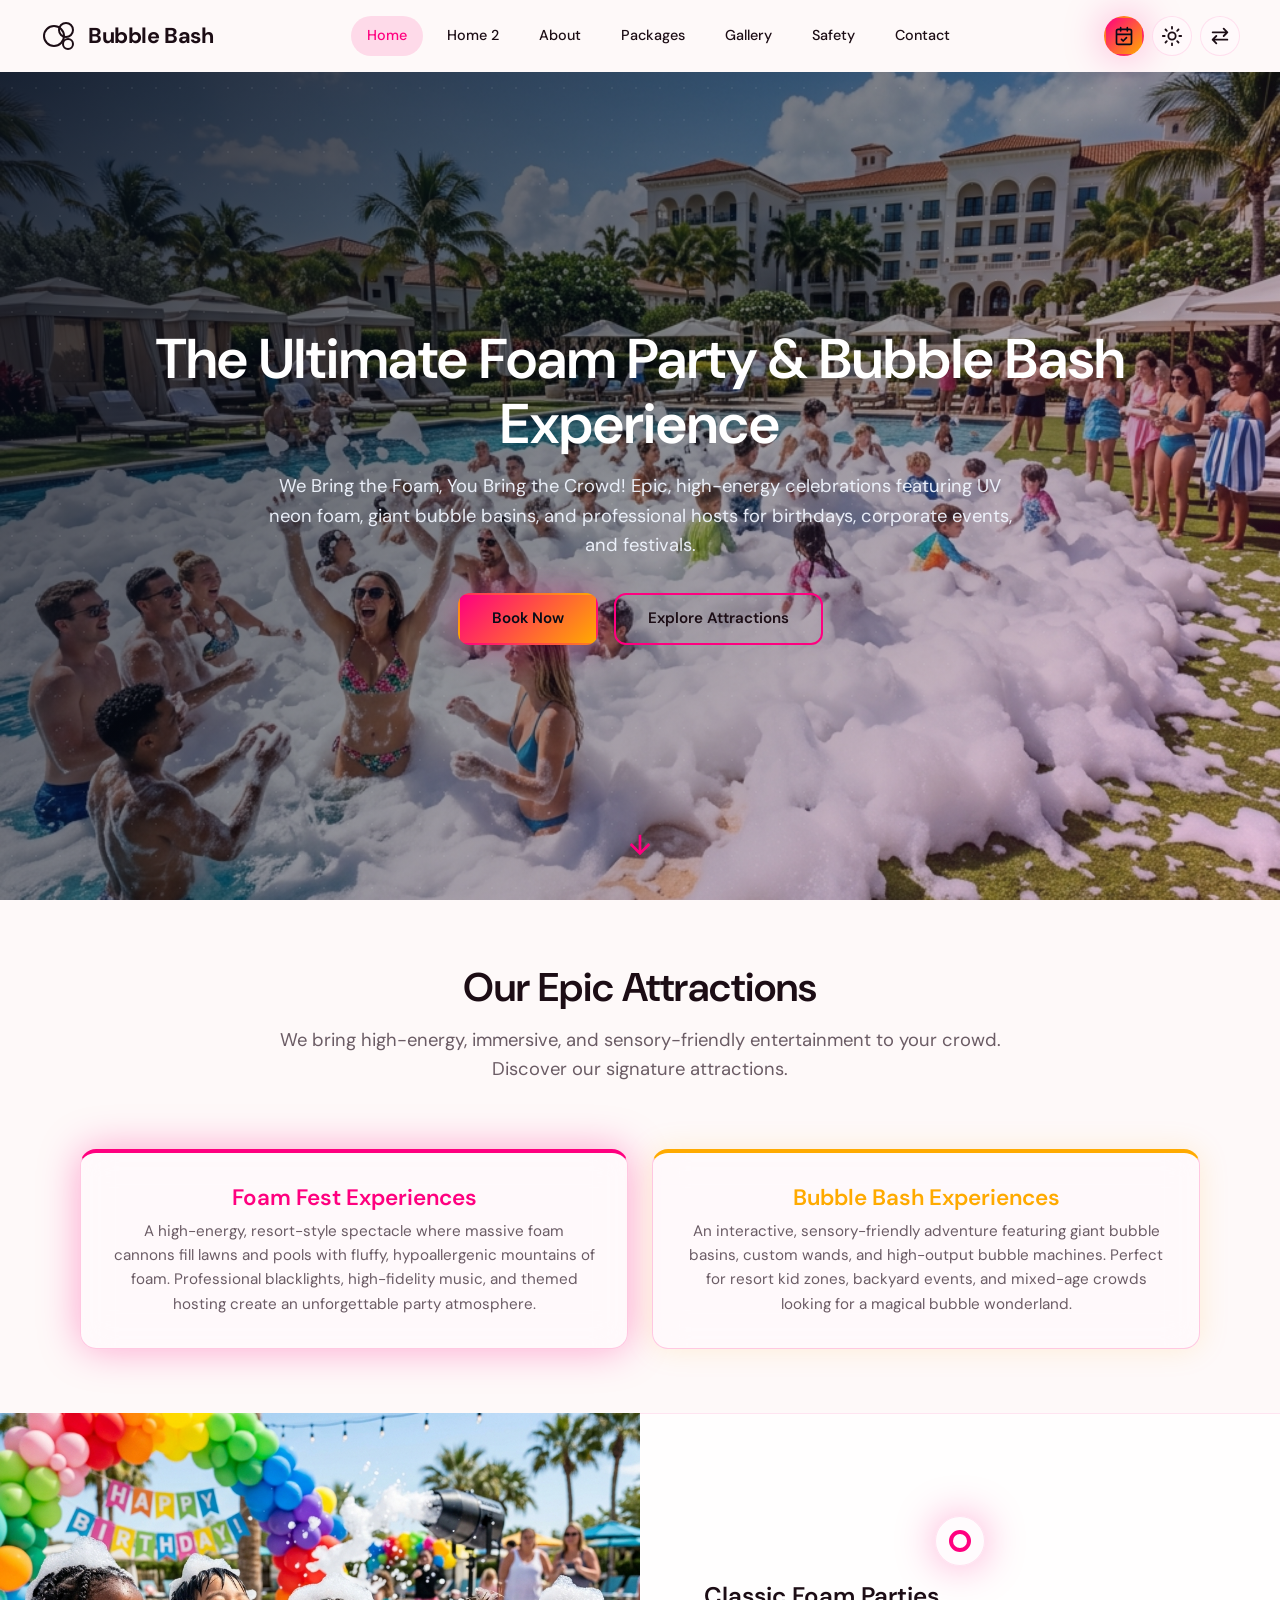
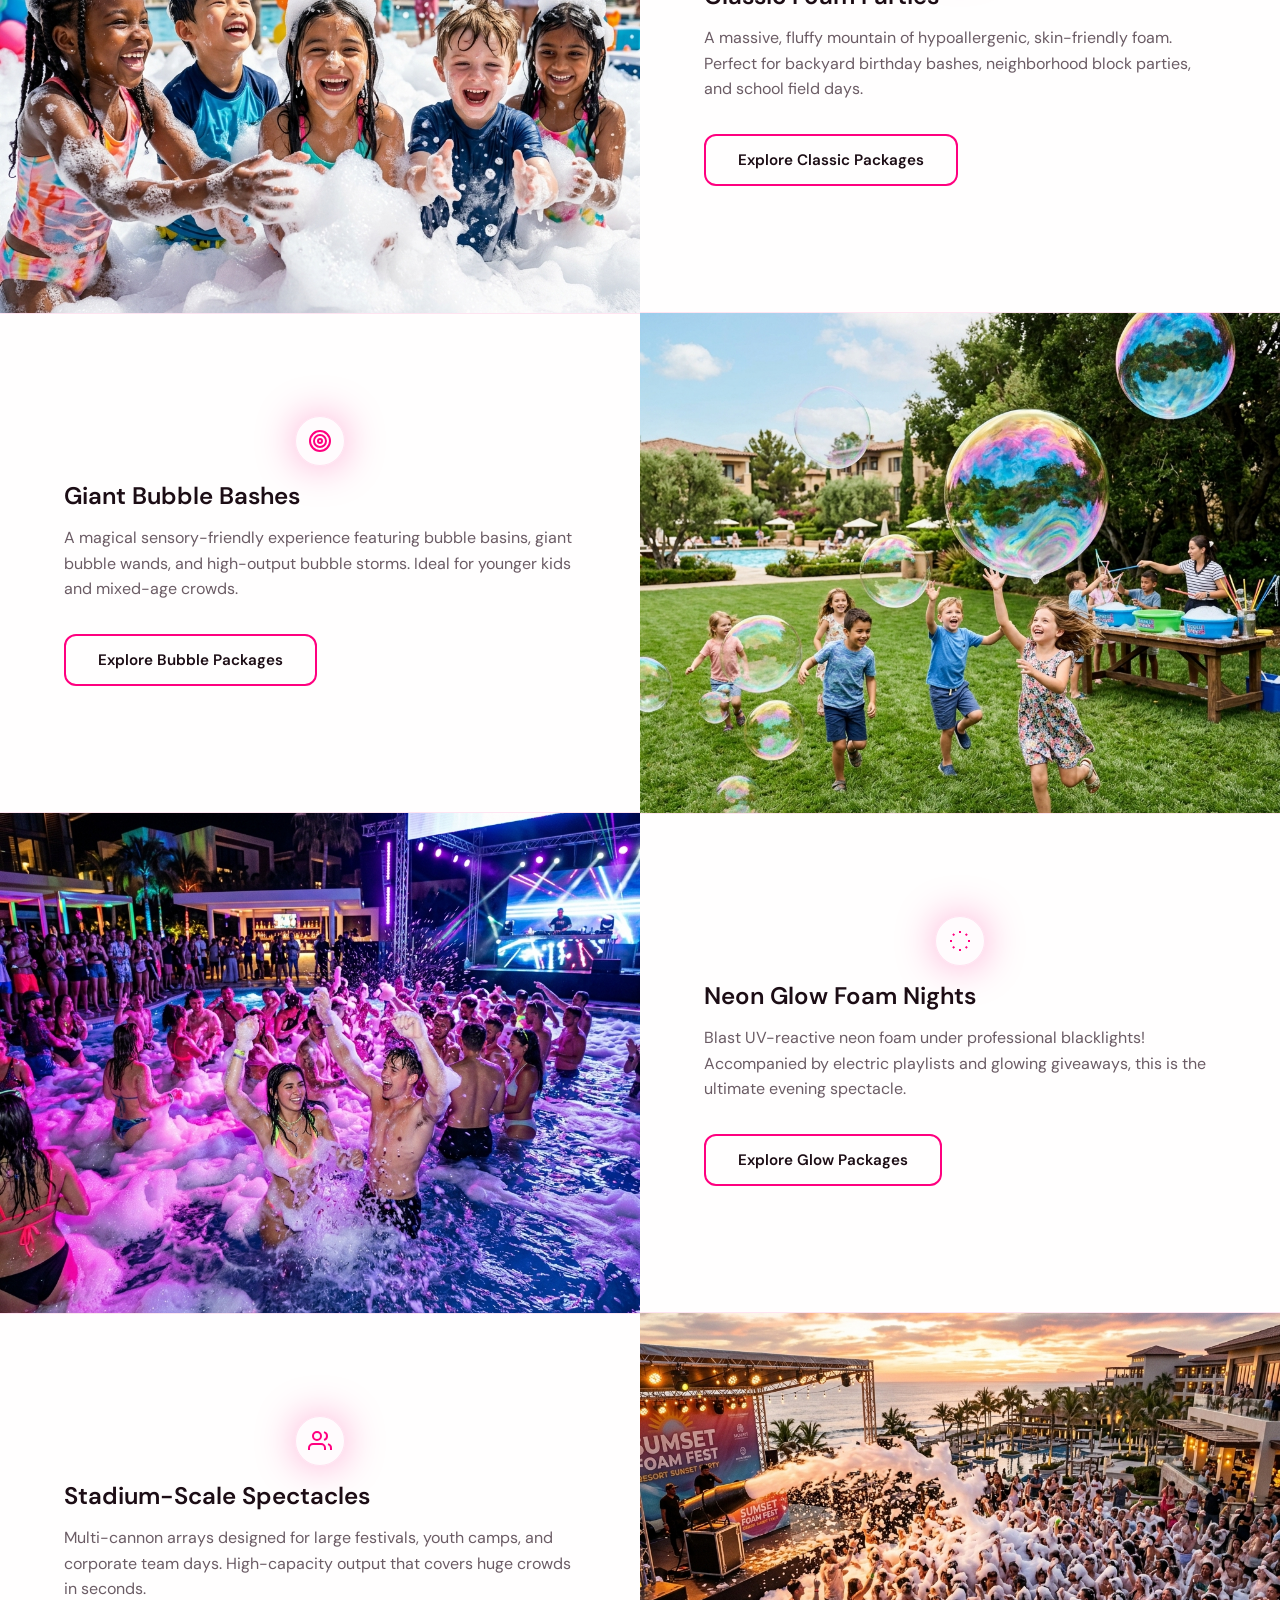
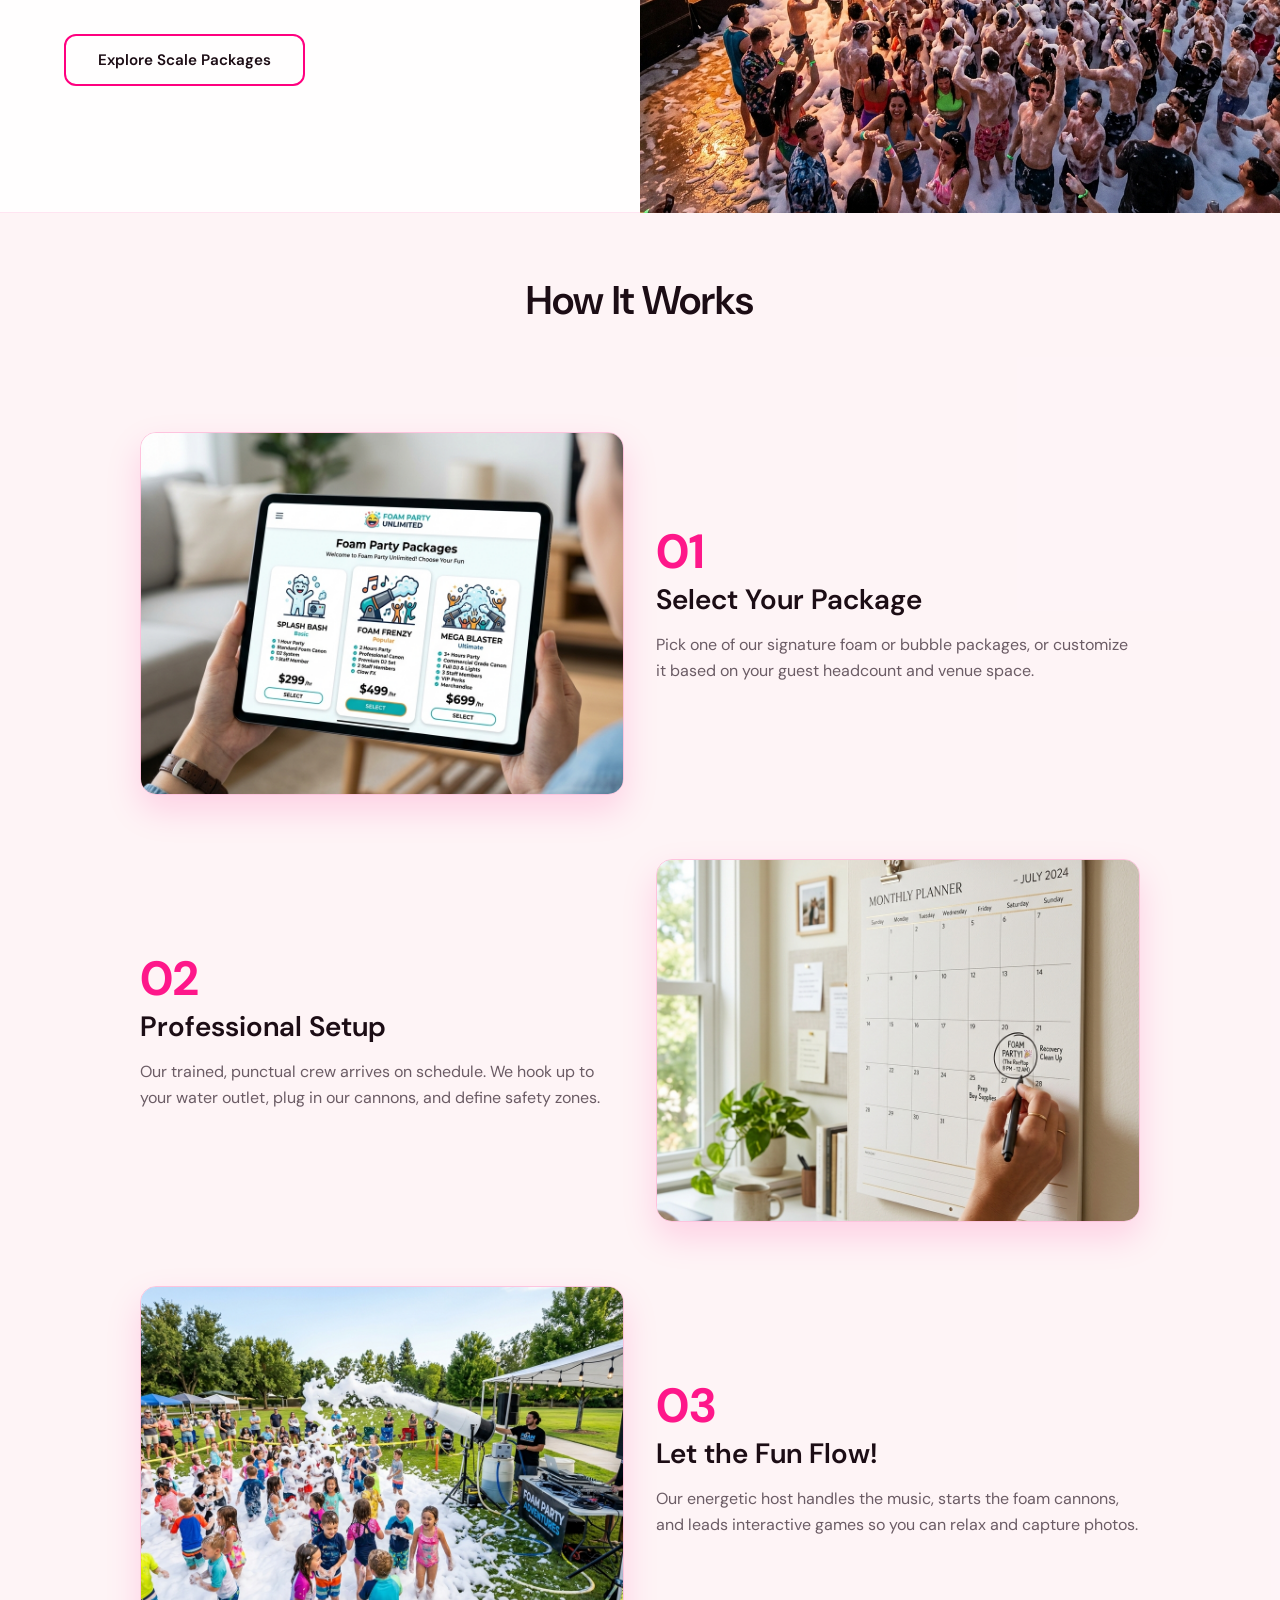
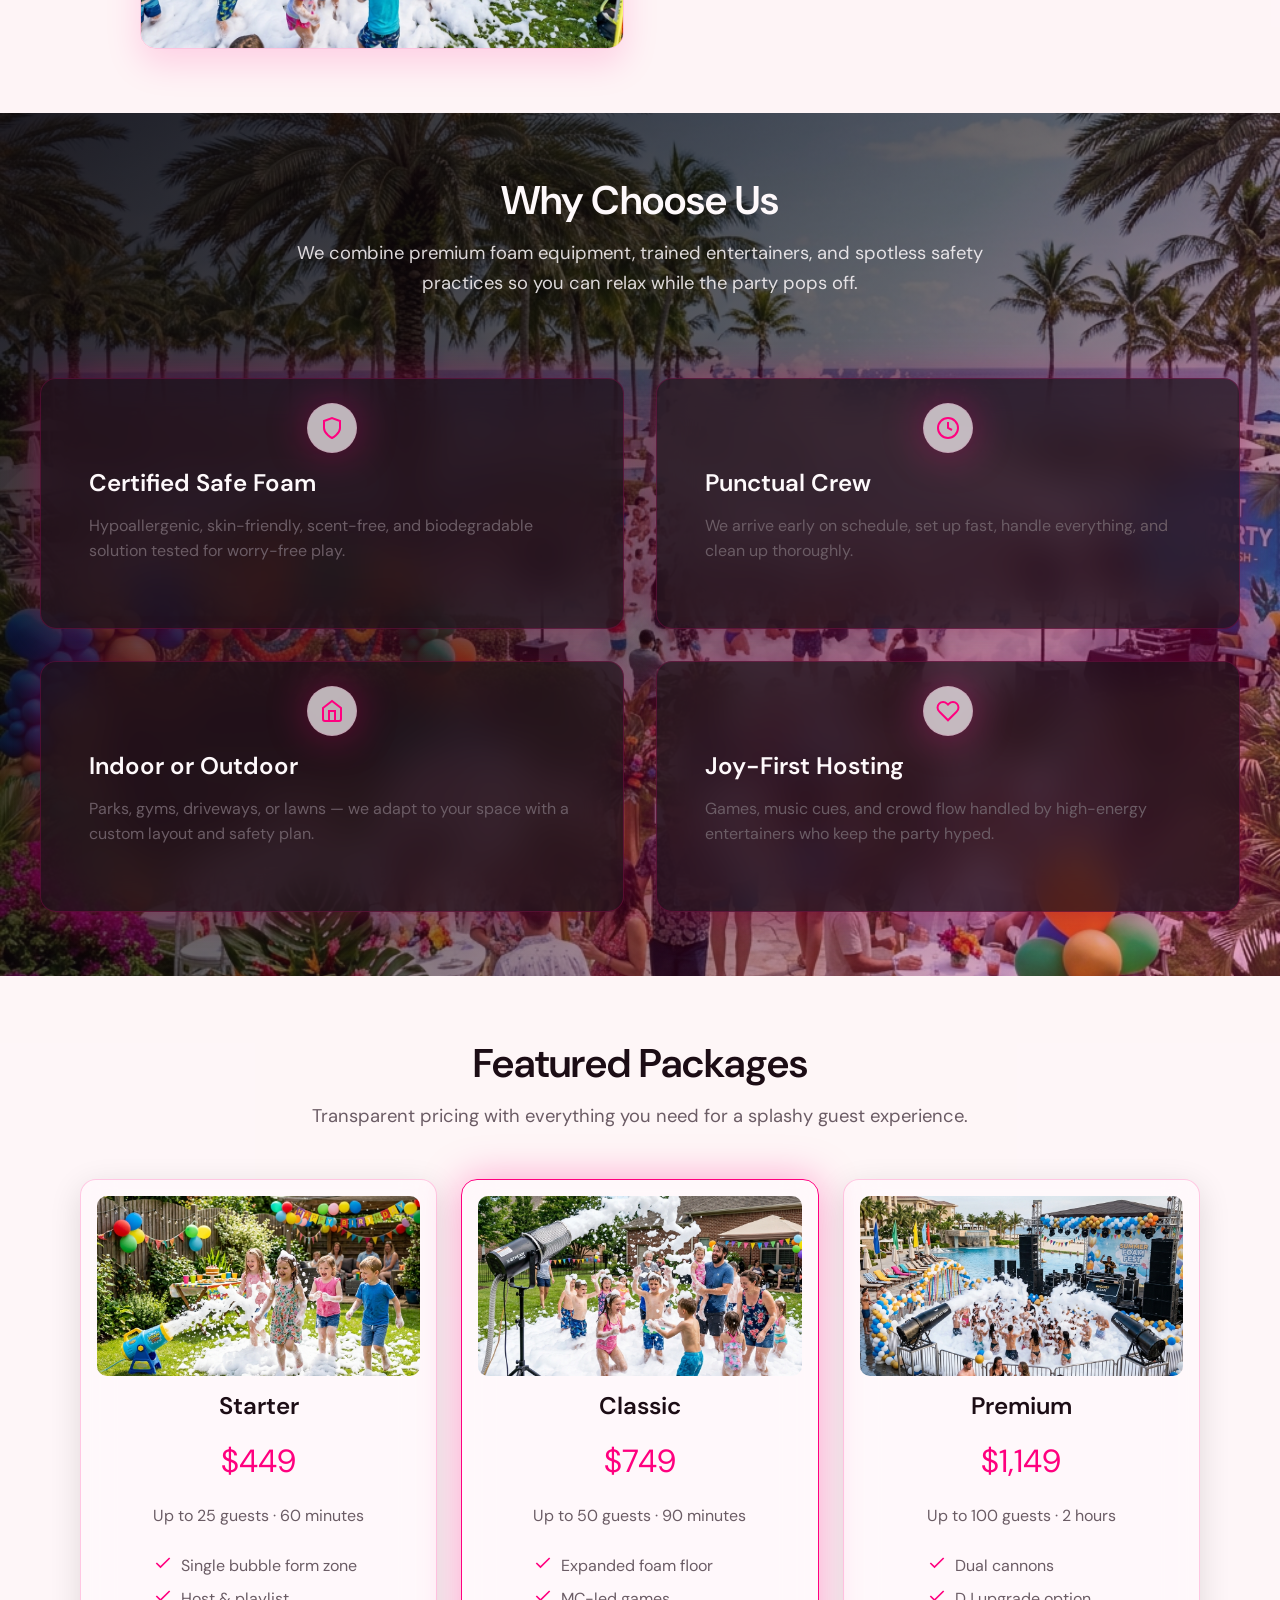
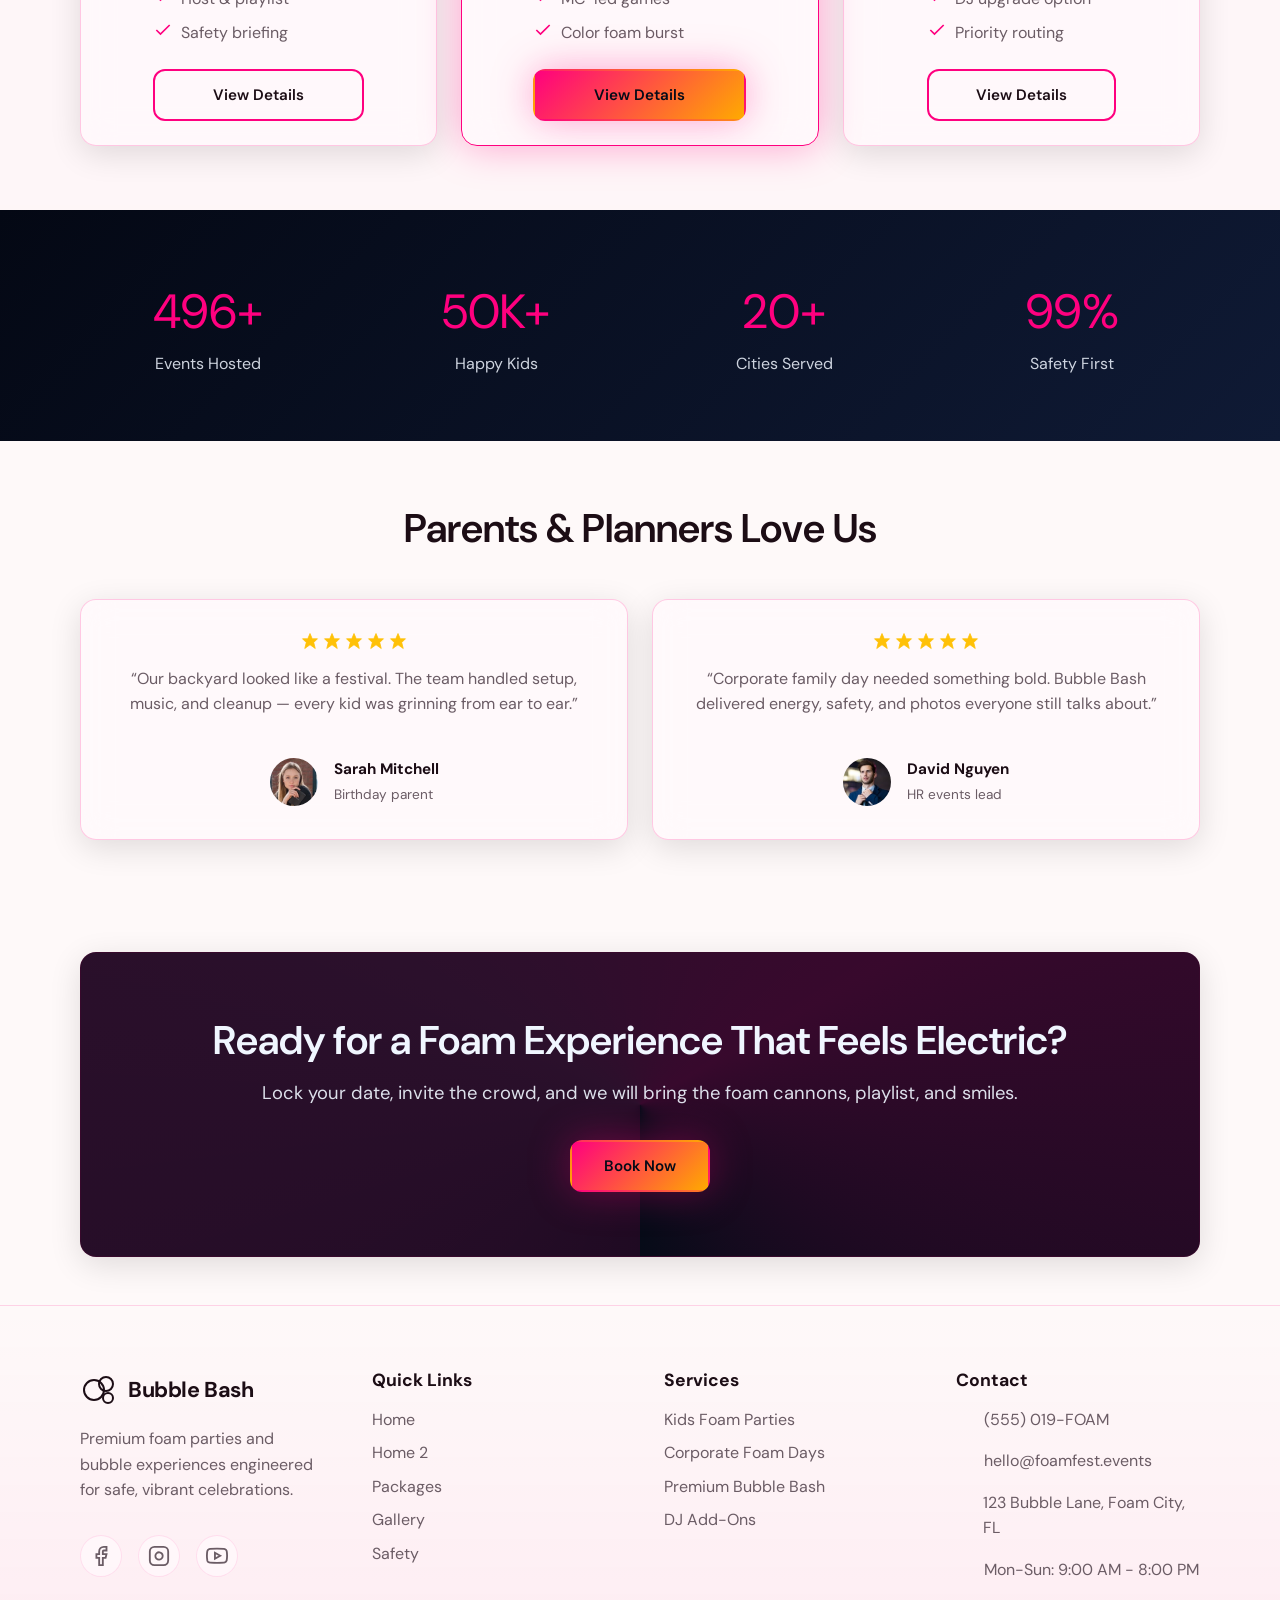
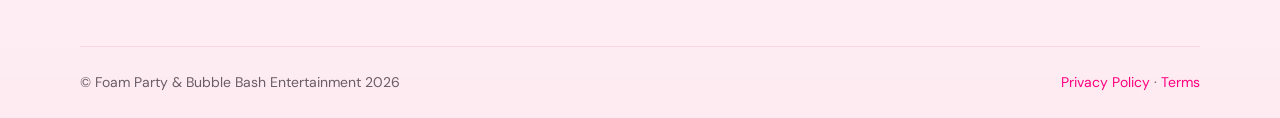
==== commit 8a1b7120: "ss" ====
--- a/index.html
+++ b/index.html
@@ -515,7 +515,7 @@
             <p style="font-size: 1rem; line-height: 1.6">“Our backyard looked like a festival. The team handled setup,
               music, and cleanup — every kid was grinning from ear to ear.”</p>
             <div
-              style="display: flex; align-items: center; gap: var(--space-md); margin-top: var(--space-lg); width: 100%; text-align: left">
+              style="display: flex; align-items: center; justify-content: center; gap: var(--space-md); margin-top: var(--space-lg); width: 100%; text-align: left">
               <img src="TESTMONAL/testimonial-1.jpg" alt="Sarah Mitchell" width="48" height="48"
                 style="border-radius: 50%; object-fit: cover" />
               <div>
@@ -546,7 +546,7 @@
             <p style="font-size: 1rem; line-height: 1.6">“Corporate family day needed something bold. Bubble Bash delivered
               energy, safety, and photos everyone still talks about.”</p>
             <div
-              style="display: flex; align-items: center; gap: var(--space-md); margin-top: var(--space-lg); width: 100%; text-align: left">
+              style="display: flex; align-items: center; justify-content: center; gap: var(--space-md); margin-top: var(--space-lg); width: 100%; text-align: left">
               <img src="TESTMONAL/testimonial-2.jpg" alt="David Nguyen" width="48" height="48"
                 style="border-radius: 50%; object-fit: cover" />
               <div>
--- a/styles.css
+++ b/styles.css
@@ -1294,7 +1294,7 @@
   perspective: 1200px;
 }
 
-@media (min-width: 768px) {
+@media (min-width: 1024px) {
   .pricing-grid {
     grid-template-columns: repeat(3, 1fr);
   }
@@ -1315,7 +1315,7 @@
   box-shadow: var(--shadow-glow-fuchsia);
 }
 
-@media (max-width: 767px) {
+@media (max-width: 1023px) {
   .pricing-card--featured {
     transform: none;
   }
@@ -1886,6 +1886,11 @@
   .team-grid {
     grid-template-columns: repeat(4, 1fr);
   }
+}
+
+.team-grid .glass-card {
+  justify-content: flex-start;
+  height: 100%;
 }
 
 .team-card .social a svg {
@@ -3202,13 +3207,13 @@
 
 .step-timeline-num {
   font-family: var(--font-heading);
-  font-size: 4rem;
+  font-size: 3rem;
   font-weight: 700;
   color: var(--color-accent);
-  opacity: 0.15;
+  opacity: 0.9;
   line-height: 1;
-  margin-bottom: -1.5rem;
-  z-index: 0;
+  margin-bottom: var(--space-sm);
+  z-index: 1;
   position: relative;
 }
 
@@ -3233,7 +3238,8 @@
   }
 }
 
-.story-grid p {
+.story-grid p,
+.section .story-grid h2 + p {
   font-size: 1rem !important;
   text-align: left !important;
   margin-inline: 0 !important;
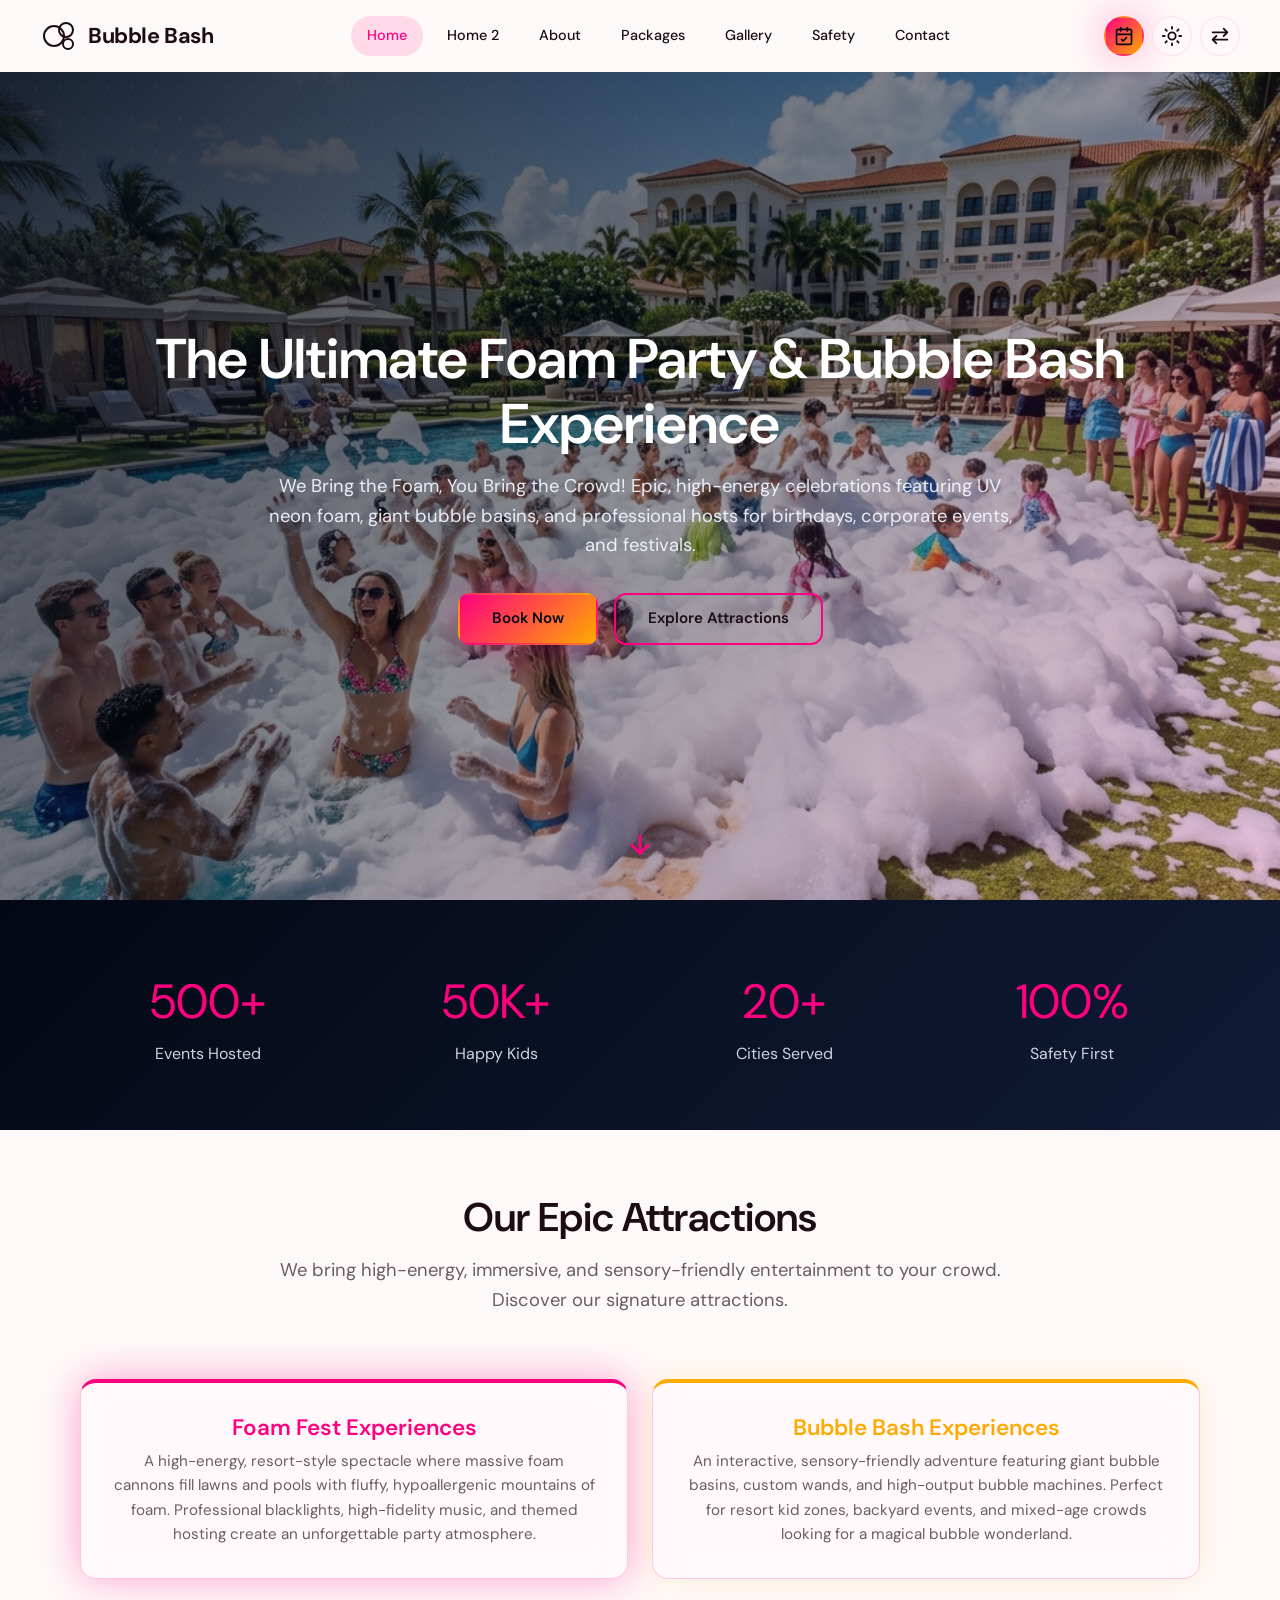
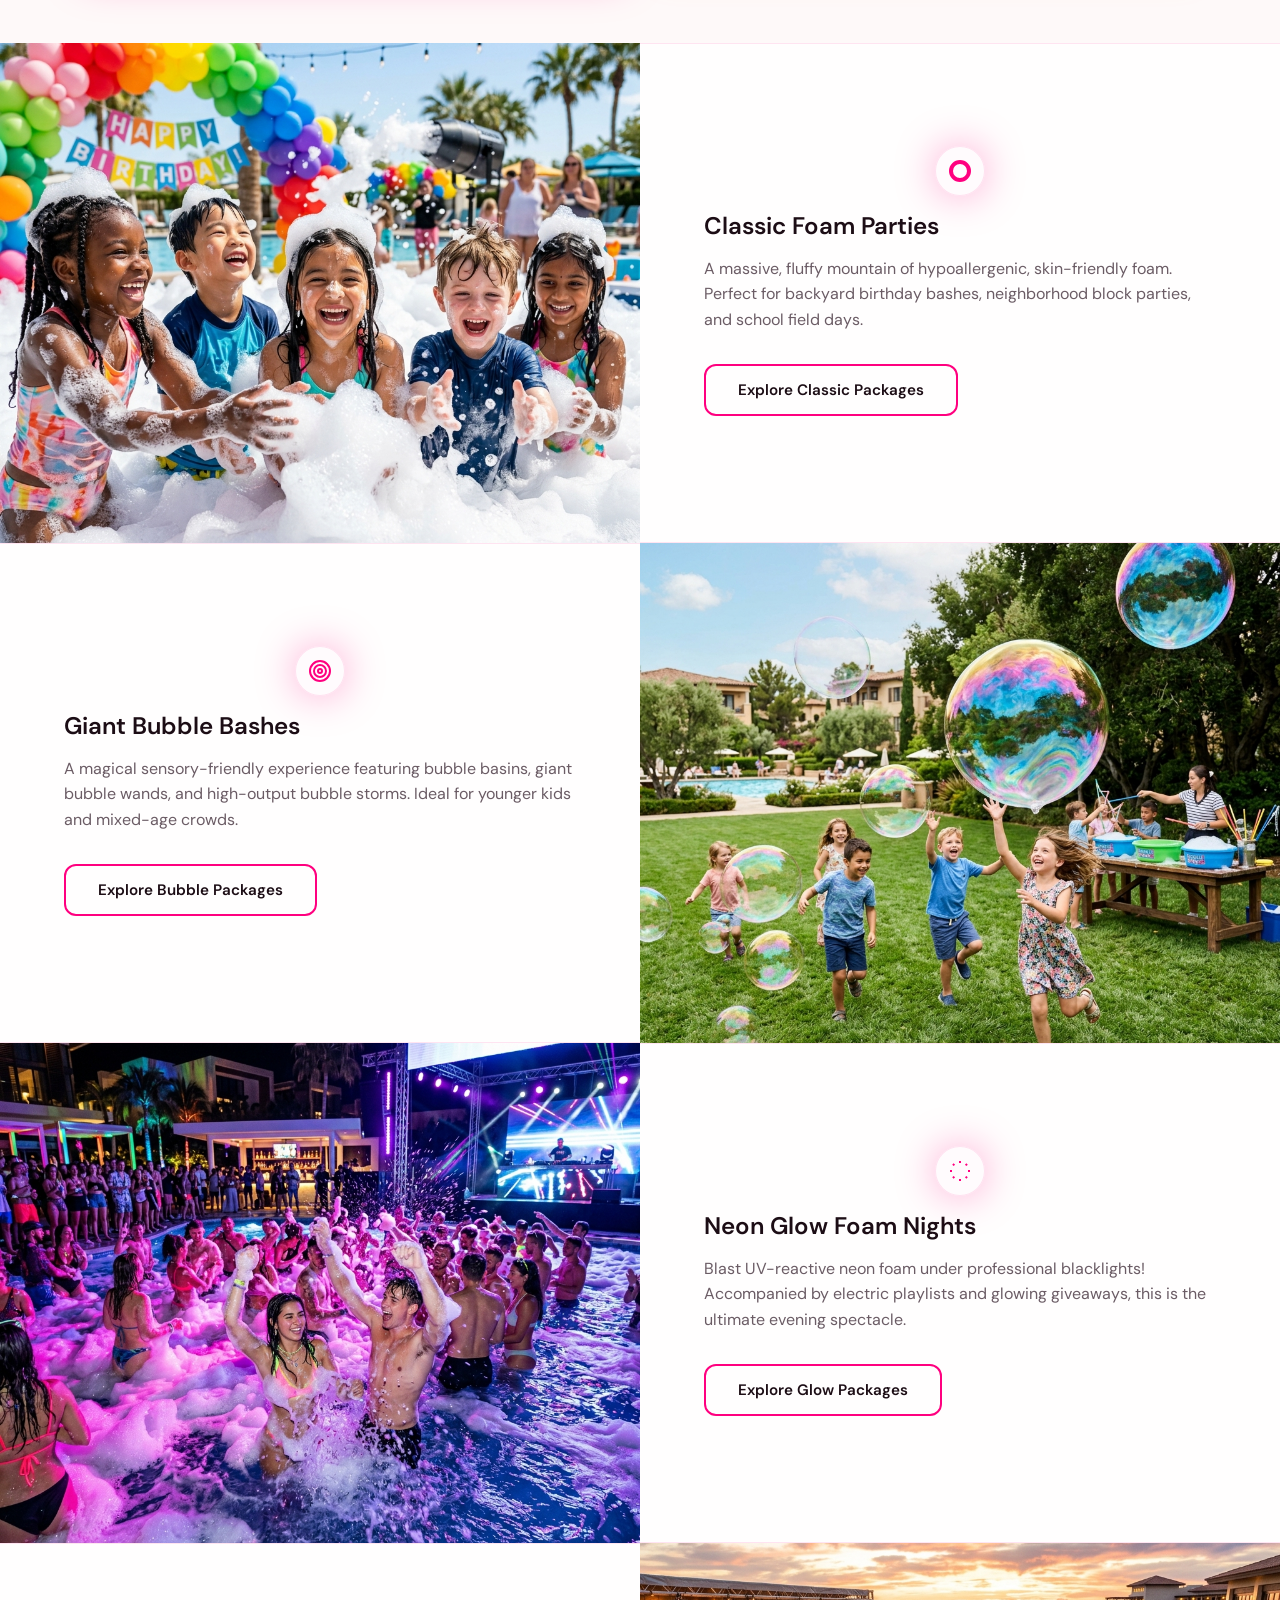
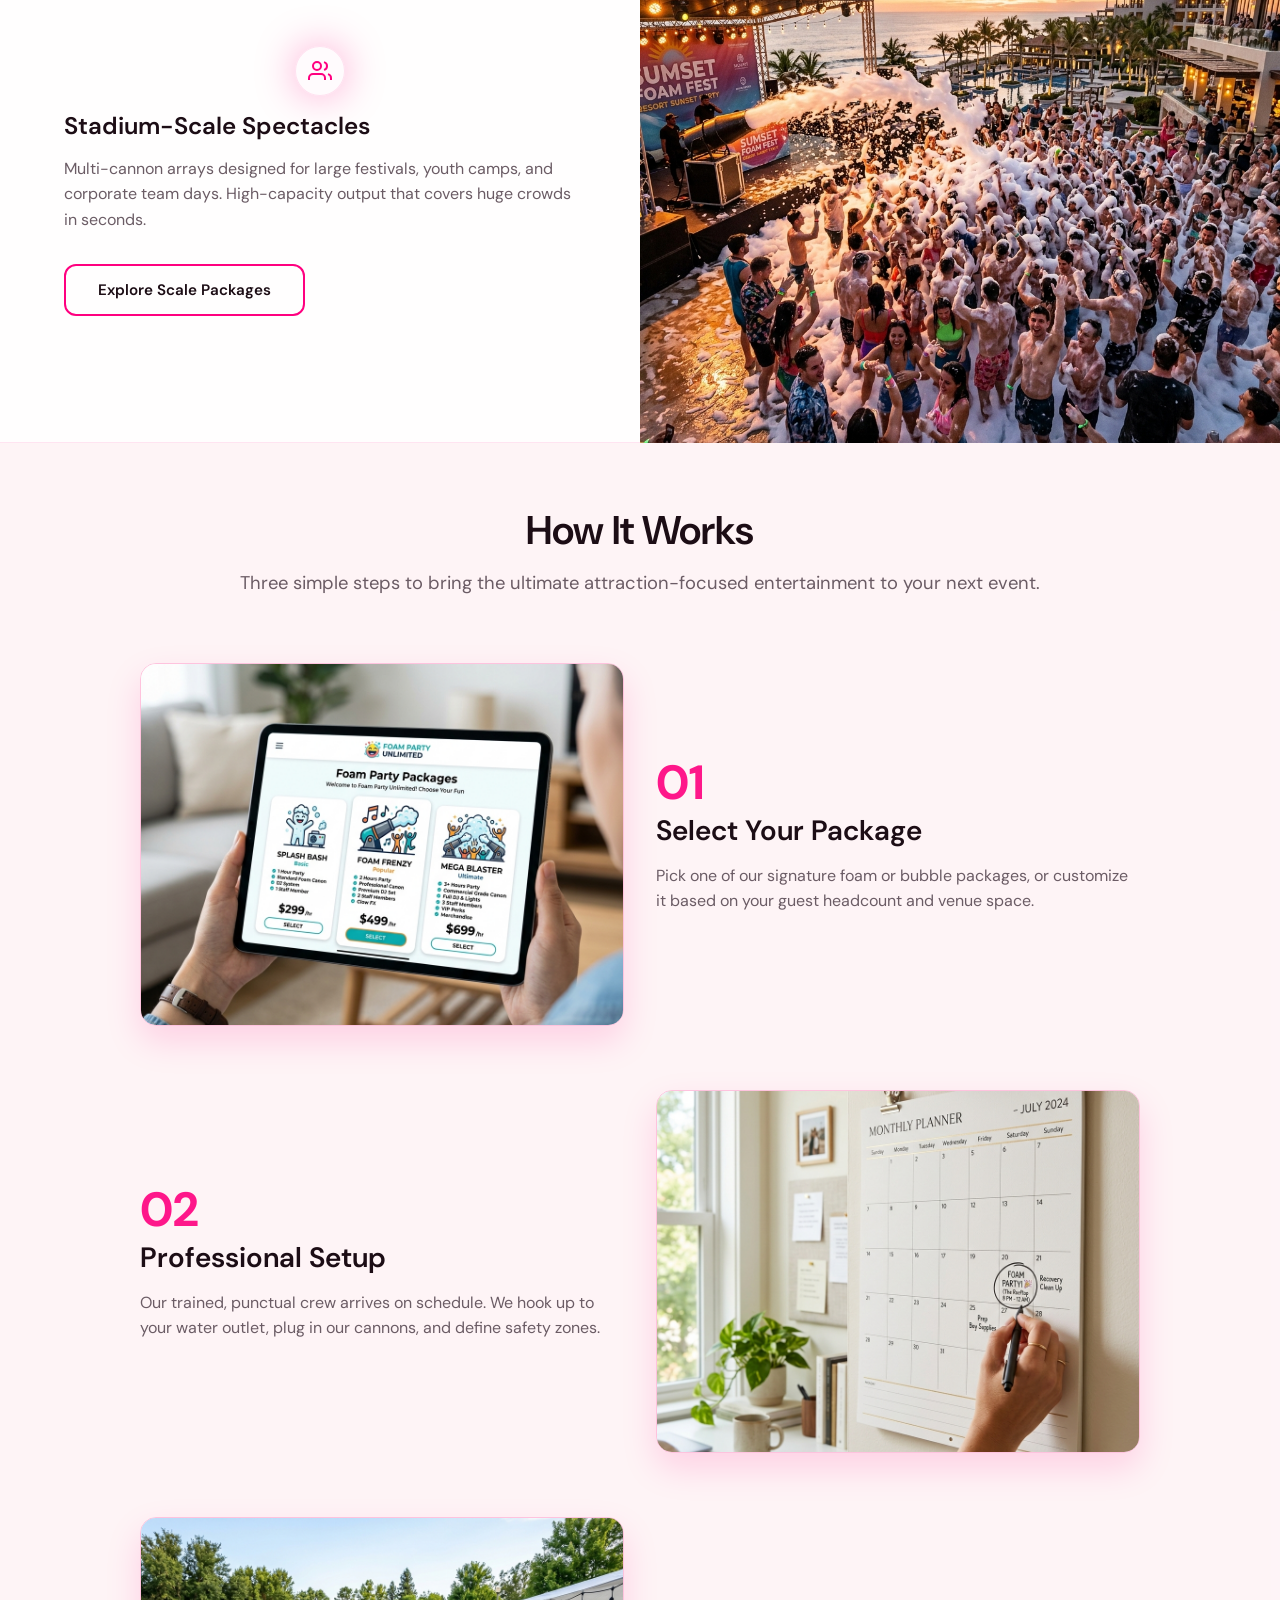
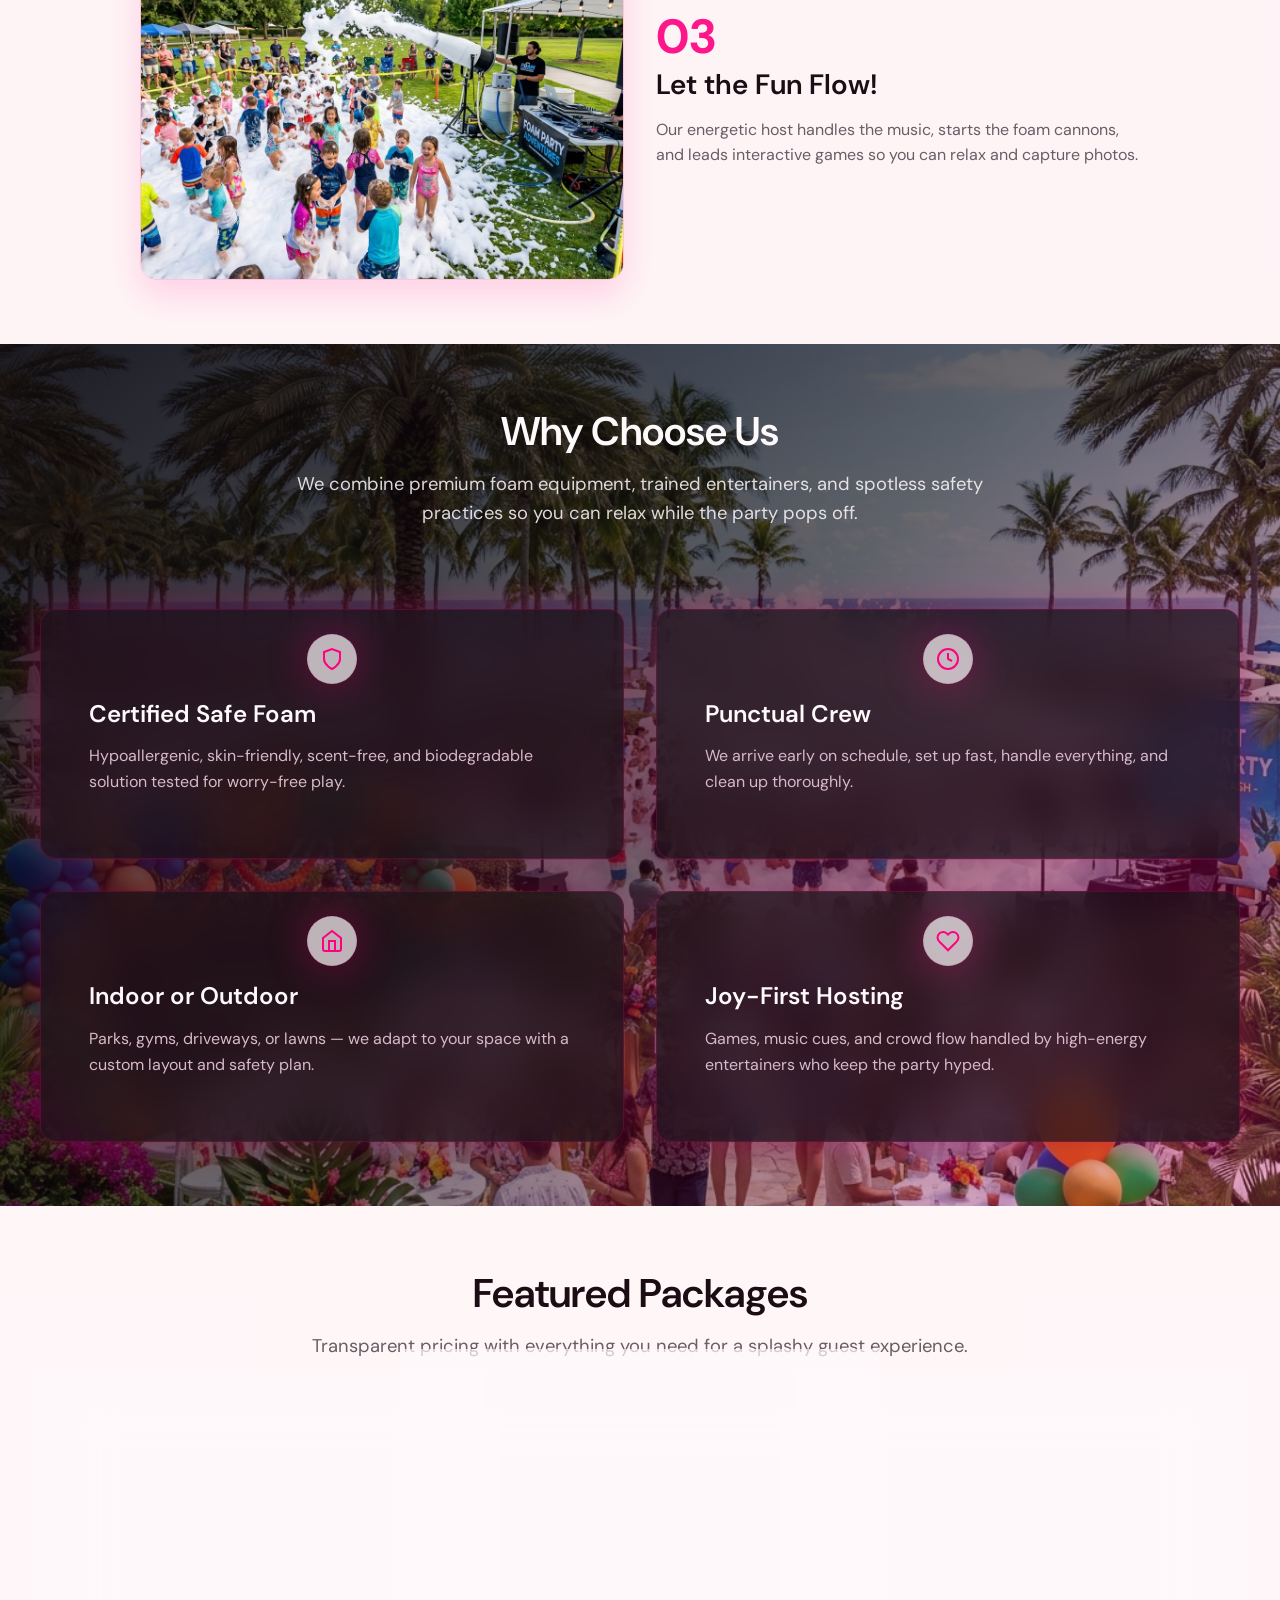
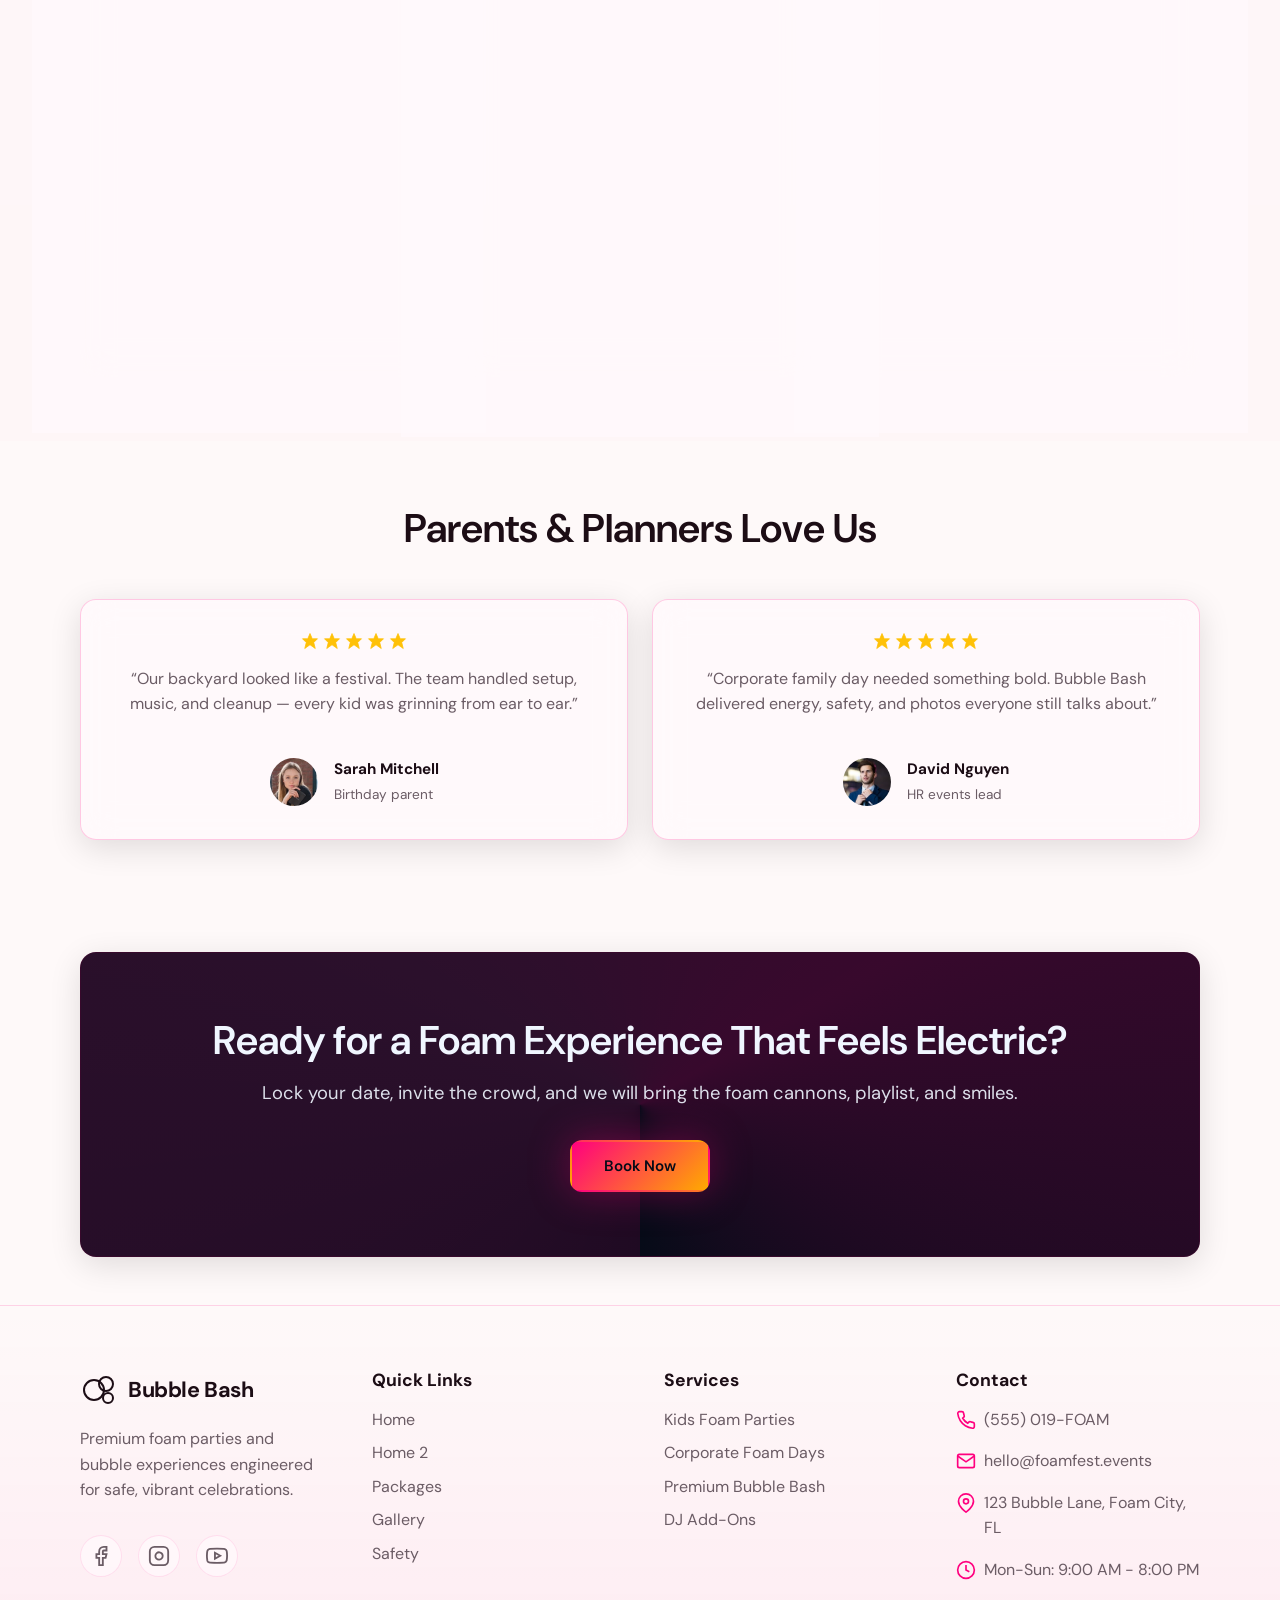
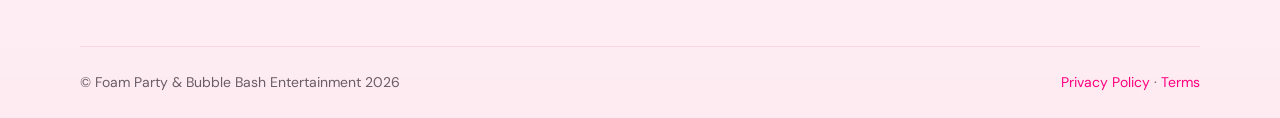
==== commit a9ea02f5: "d" ====
--- a/index.html
+++ b/index.html
@@ -139,6 +139,30 @@
       </a>
     </section>
 
+    <!-- Stats Section (2nd Section) -->
+    <section class="stats-band" aria-label="Company statistics">
+      <div class="container">
+        <div class="stats-grid">
+          <div data-animate>
+            <div class="stat-num"><span data-counter data-target="500" data-suffix="+">0</span></div>
+            <p class="mb-0" style="color: rgba(240, 246, 255, 0.85)">Events Hosted</p>
+          </div>
+          <div data-animate>
+            <div class="stat-num"><span data-counter data-target="50" data-suffix="K+">0</span></div>
+            <p class="mb-0" style="color: rgba(240, 246, 255, 0.85)">Happy Kids</p>
+          </div>
+          <div data-animate>
+            <div class="stat-num"><span data-counter data-target="20" data-suffix="+">0</span></div>
+            <p class="mb-0" style="color: rgba(240, 246, 255, 0.85)">Cities Served</p>
+          </div>
+          <div data-animate>
+            <div class="stat-num"><span data-counter data-target="100" data-suffix="%">0</span></div>
+            <p class="mb-0" style="color: rgba(240, 246, 255, 0.85)">Safety First</p>
+          </div>
+        </div>
+      </div>
+    </section>
+
     <!-- S2 Epic Attractions Section -->
     <section class="section" id="attractions" style="padding-bottom: 0;">
       <div class="container" style="margin-bottom: var(--space-3xl)">
@@ -461,30 +485,6 @@
               </div>
             </div>
           </article>
-        </div>
-      </div>
-    </section>
-
-    <!-- S6 Stats -->
-    <section class="stats-band" aria-label="Company statistics">
-      <div class="container">
-        <div class="stats-grid">
-          <div data-animate>
-            <div class="stat-num"><span data-counter data-target="500" data-suffix="+">0</span></div>
-            <p class="mb-0" style="color: rgba(240, 246, 255, 0.85)">Events Hosted</p>
-          </div>
-          <div data-animate>
-            <div class="stat-num"><span data-counter data-target="50" data-suffix="K+">0</span></div>
-            <p class="mb-0" style="color: rgba(240, 246, 255, 0.85)">Happy Kids</p>
-          </div>
-          <div data-animate>
-            <div class="stat-num"><span data-counter data-target="20" data-suffix="+">0</span></div>
-            <p class="mb-0" style="color: rgba(240, 246, 255, 0.85)">Cities Served</p>
-          </div>
-          <div data-animate>
-            <div class="stat-num"><span data-counter data-target="100" data-suffix="%">0</span></div>
-            <p class="mb-0" style="color: rgba(240, 246, 255, 0.85)">Safety First</p>
-          </div>
         </div>
       </div>
     </section>
--- a/styles.css
+++ b/styles.css
@@ -738,6 +738,19 @@
   line-height: 1.6;
 }
 
+/* FAQ View More link */
+.view-more-faq {
+  transition: color var(--transition), opacity var(--transition), transform var(--transition);
+}
+
+.view-more-faq:hover {
+  color: var(--color-accent-2) !important;
+}
+
+.view-more-faq:active {
+  transform: scale(0.98);
+}
+
 /* Header */
 .site-header {
   position: fixed;
@@ -804,6 +817,24 @@
 @media (min-width: 1024px) {
   .nav-desktop {
     display: flex;
+  }
+}
+
+/* Tight fit at exactly 1024px — prevent "Home 2" from wrapping */
+@media (min-width: 1024px) and (max-width: 1199px) {
+  .nav-list {
+    gap: 0;
+  }
+
+  .nav-list a,
+  .dropdown-trigger {
+    padding: var(--space-sm) 0.5rem;
+    font-size: 0.82rem;
+    white-space: nowrap;
+  }
+
+  .header-inner {
+    gap: var(--space-sm);
   }
 }
 
@@ -2653,6 +2684,12 @@
   font-weight: 700;
 }
 
+.footer-col p svg {
+  stroke: var(--color-accent);
+  flex-shrink: 0;
+  margin-top: 3px;
+}
+
 .footer-links {
   list-style: none;
   padding: 0;
@@ -3131,6 +3168,10 @@
   transform: translateY(-8px);
 }
 
+.layered-card p {
+  color: #d8b9cb !important;
+}
+
 /* Breakout images */
 .breakout-wrapper {
   position: relative;
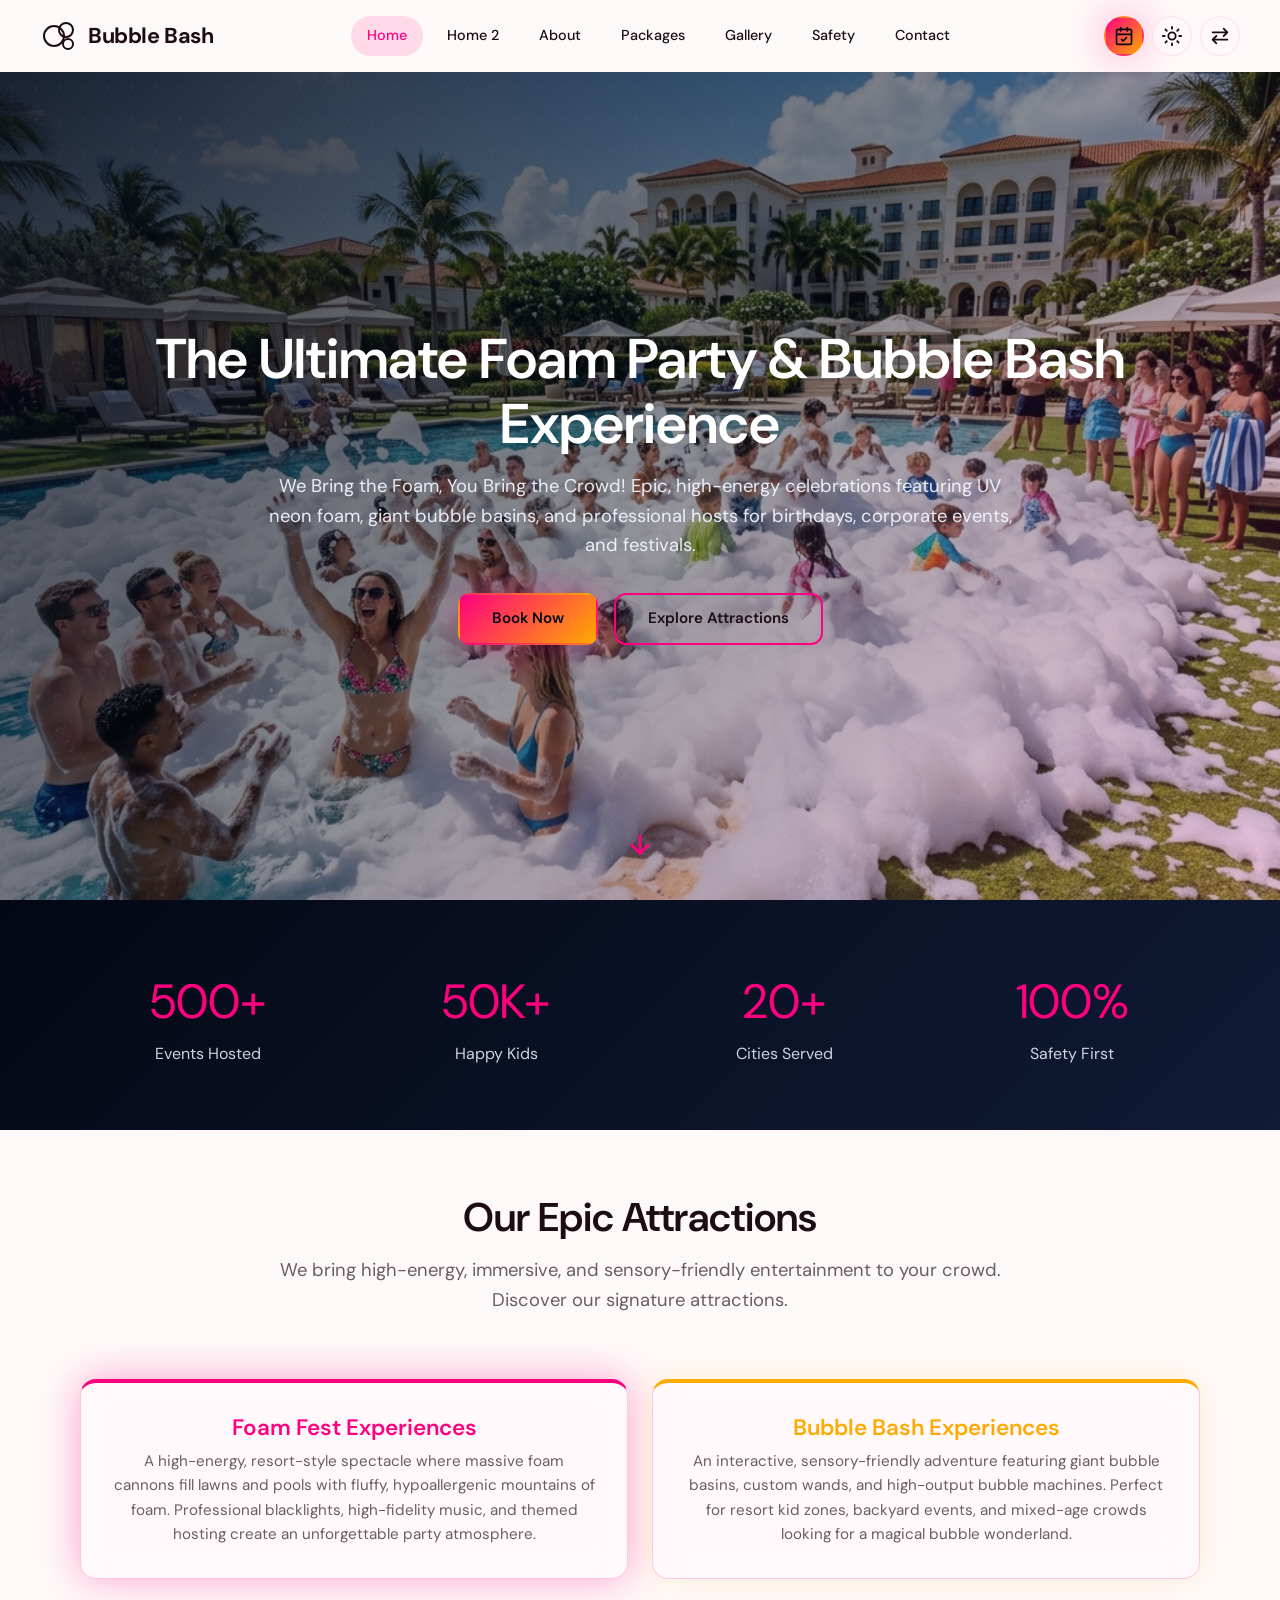
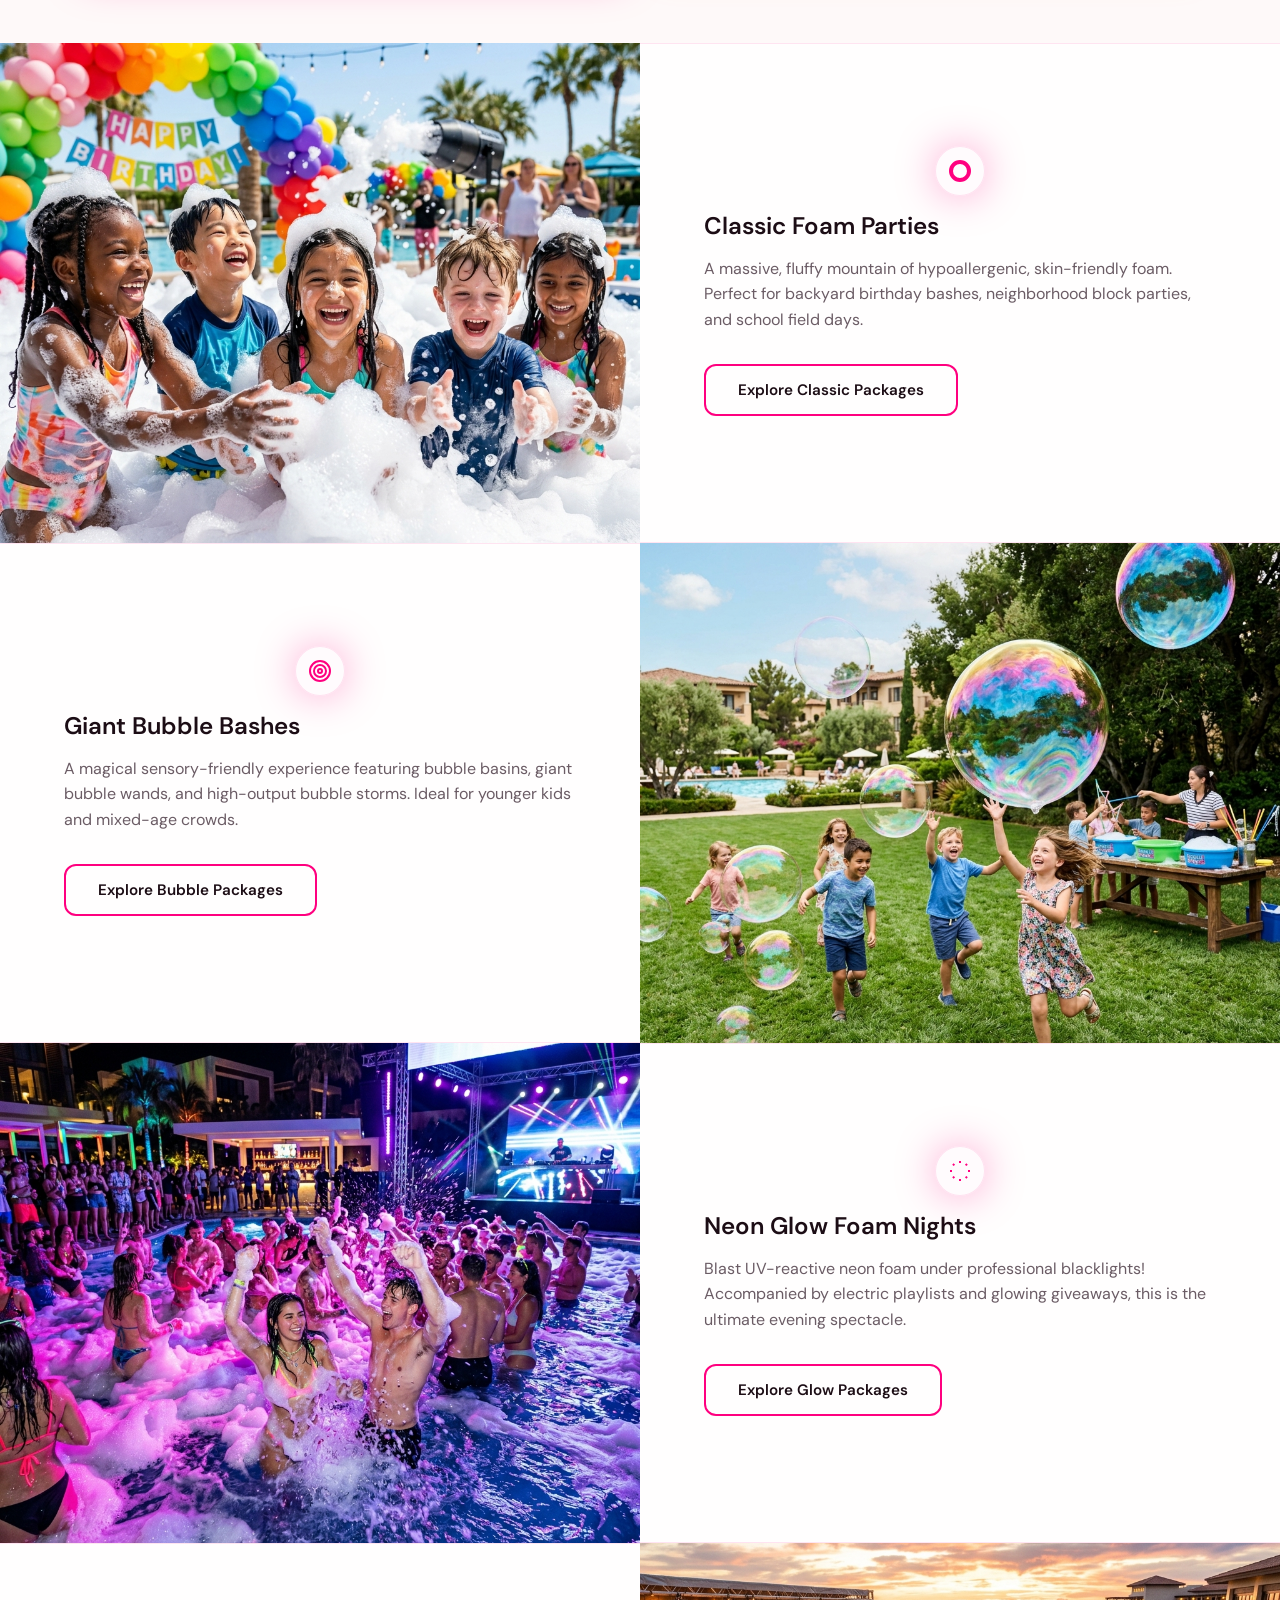
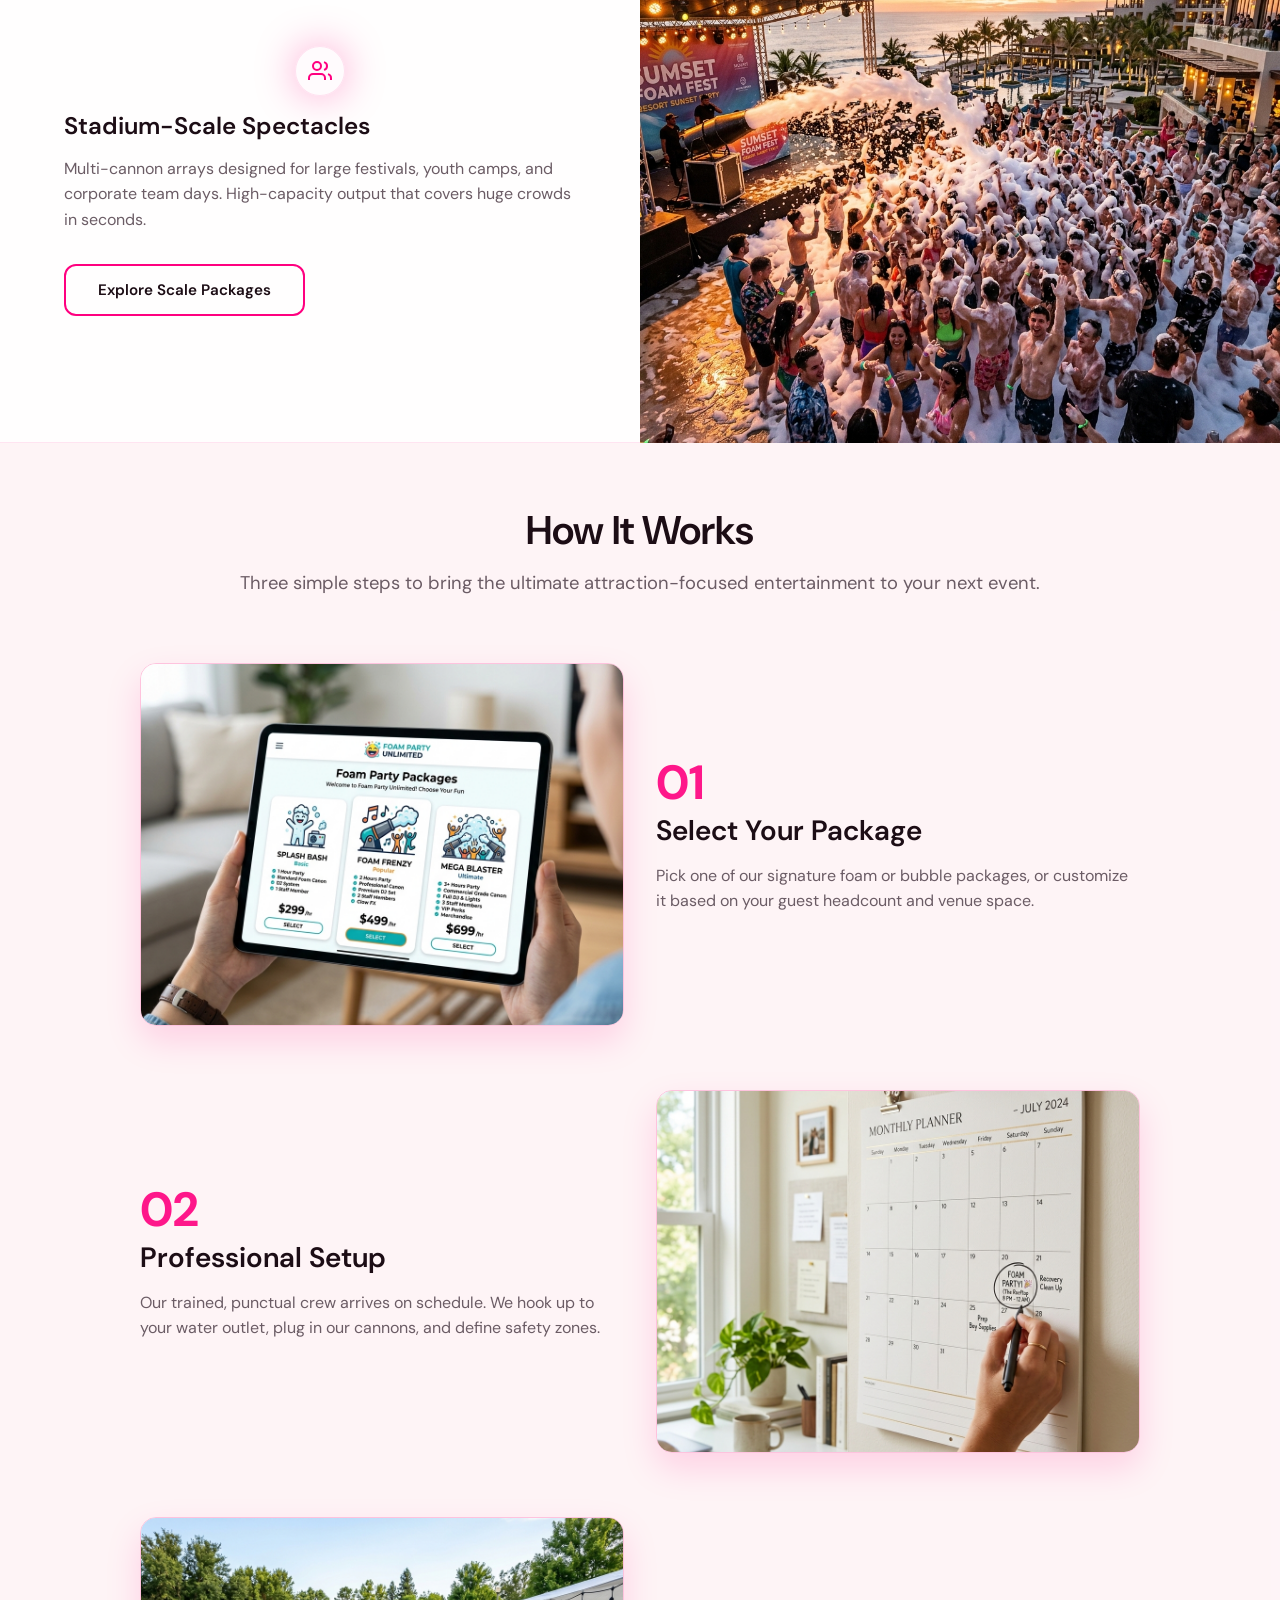
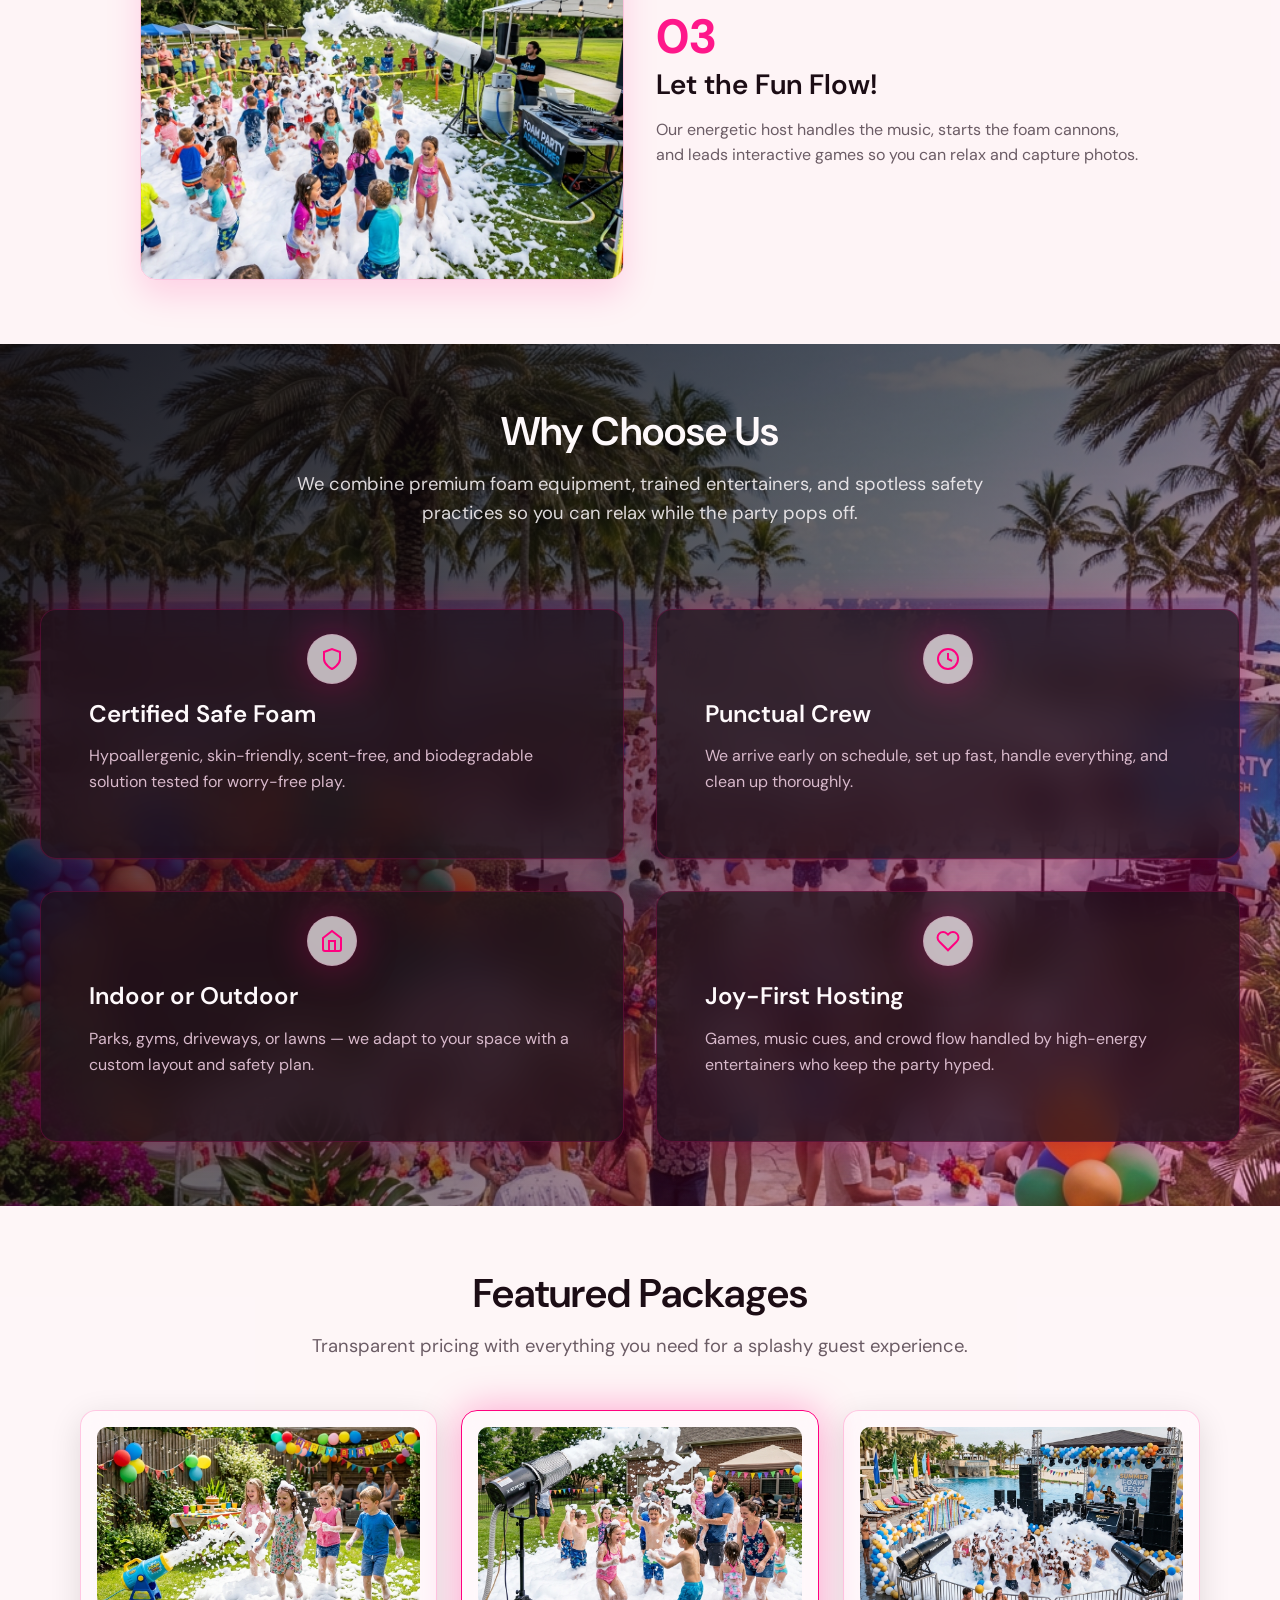
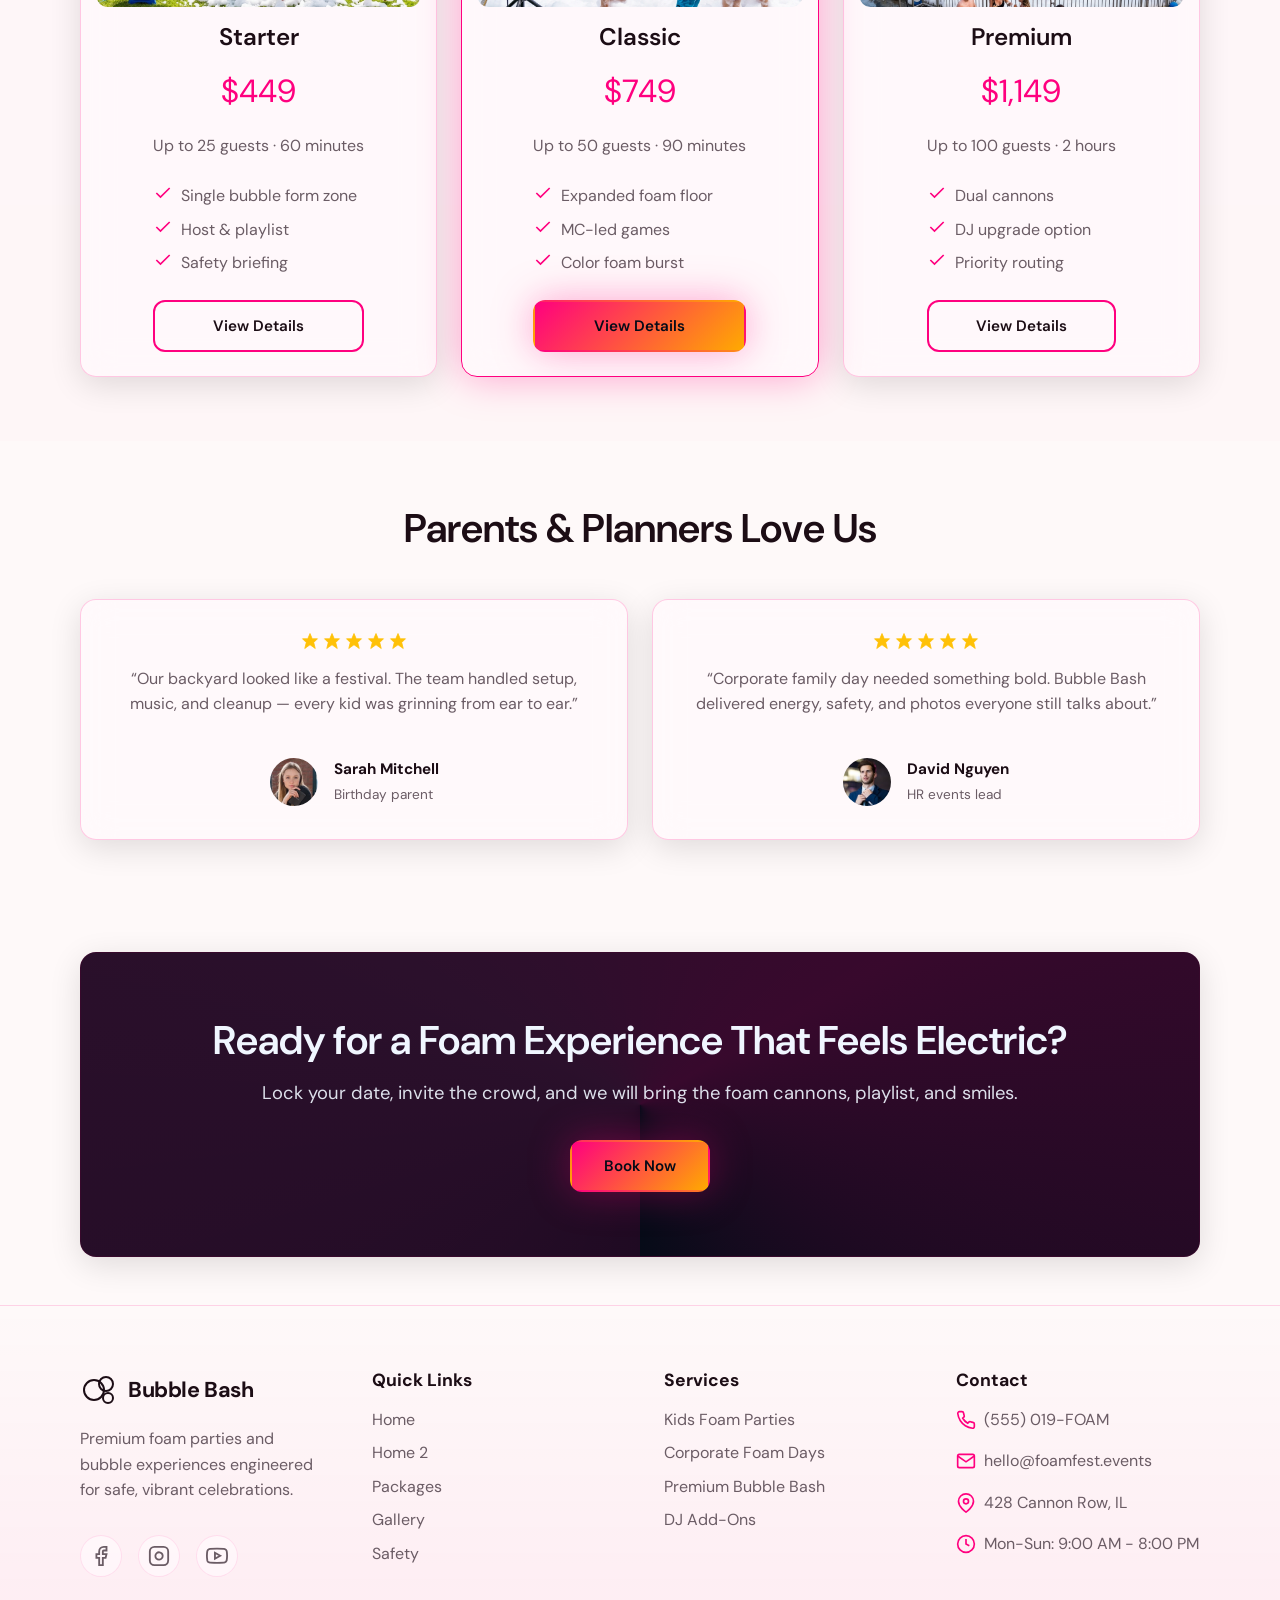
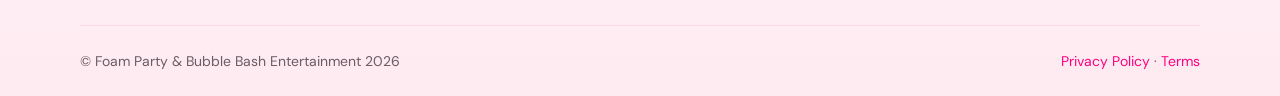
==== commit 40449059: "dsvvd" ====
--- a/index.html
+++ b/index.html
@@ -648,7 +648,7 @@
             <path d="M21 10c0 7-9 13-9 13s-9-6-9-13a9 9 0 0 1 18 0z" />
             <circle cx="12" cy="10" r="3" />
           </svg>
-          <span style="color: var(--color-text-muted)">123 Bubble Lane, Foam City, FL</span>
+          <span style="color: var(--color-text-muted)">428 Cannon Row, IL</span>
         </p>
         <p style="display: flex; gap: 0.5rem; align-items: flex-start">
           <svg width="20" height="20" viewBox="0 0 24 24" fill="none" stroke-width="2">
--- a/styles.css
+++ b/styles.css
@@ -2442,7 +2442,7 @@
 
 .info-line {
   display: flex;
-  align-items: flex-start;
+  align-items: center;
   gap: var(--space-md);
   margin-bottom: var(--space-lg);
 }
@@ -2451,6 +2451,13 @@
   flex-shrink: 0;
   stroke: var(--color-accent);
   fill: none;
+}
+
+.info-line--centered {
+  flex-direction: column;
+  text-align: center;
+  align-items: center;
+  gap: var(--space-sm);
 }
 
 .hours-table {
